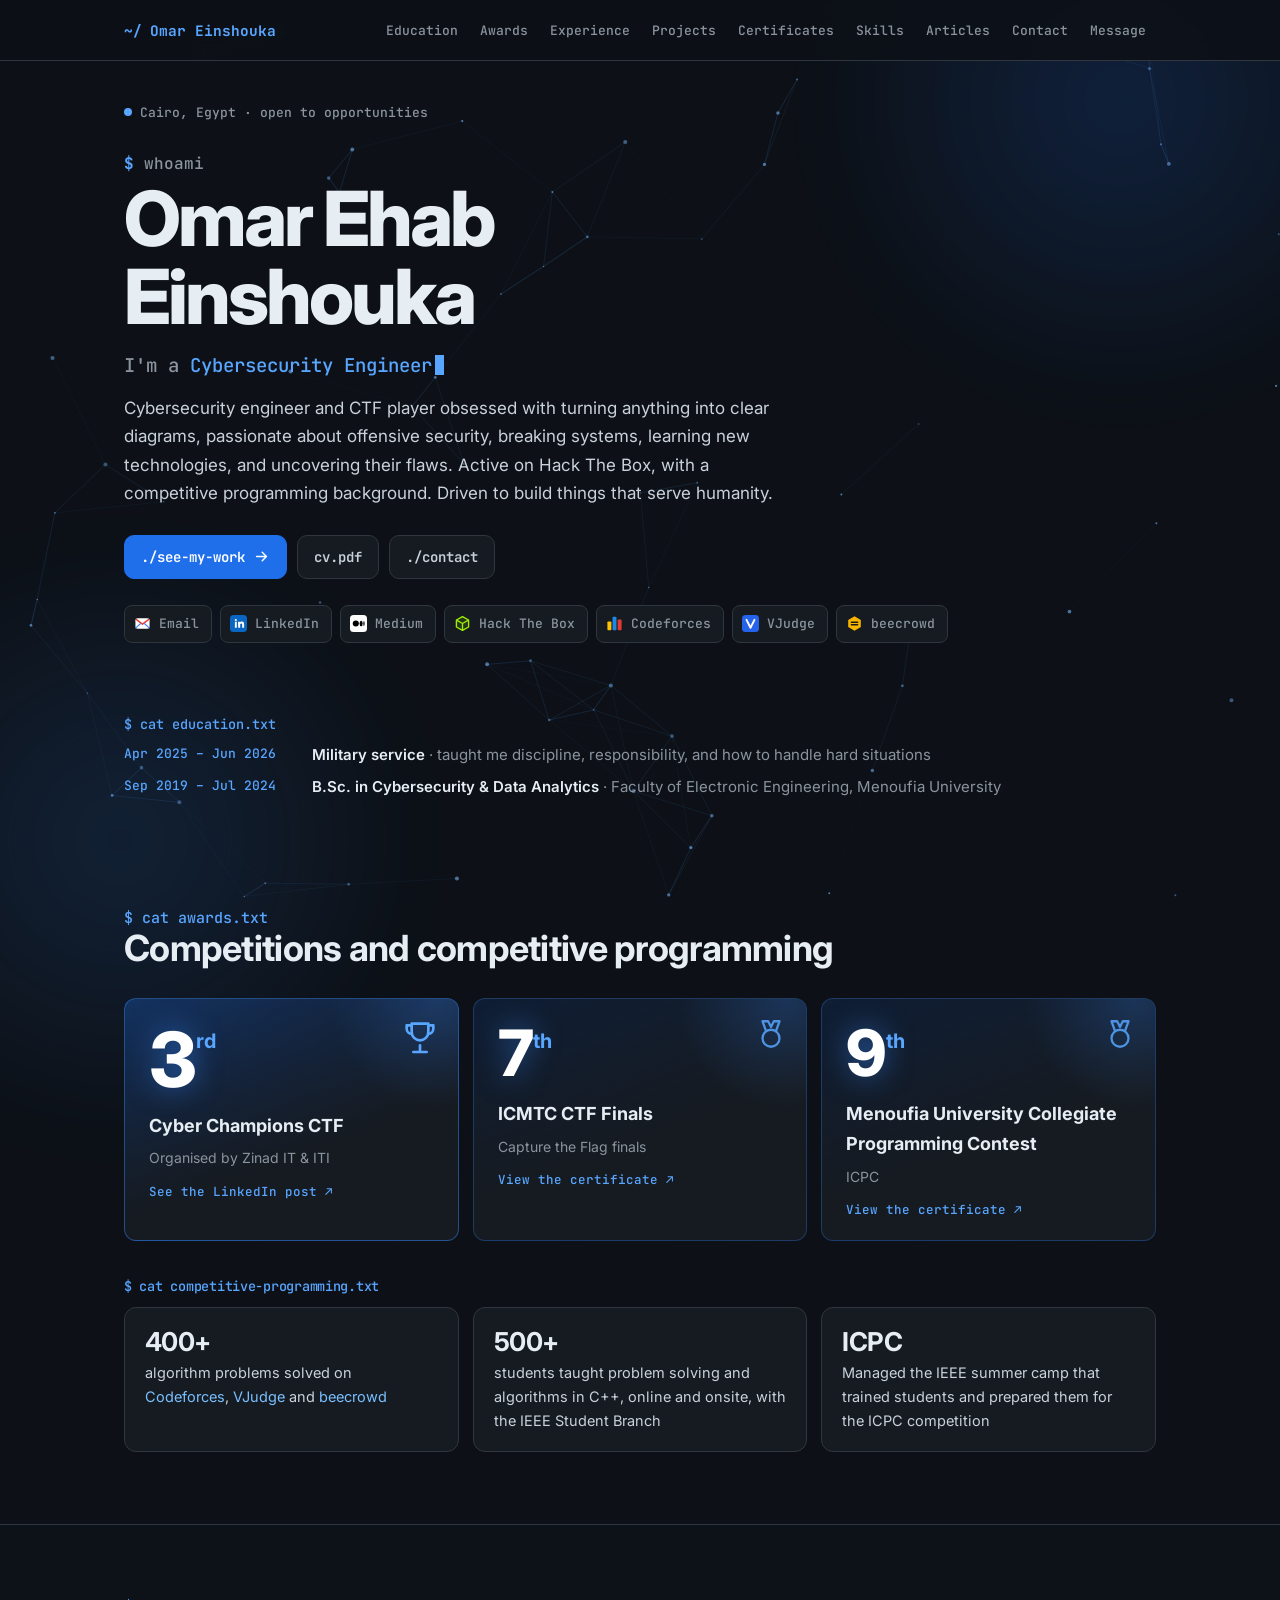
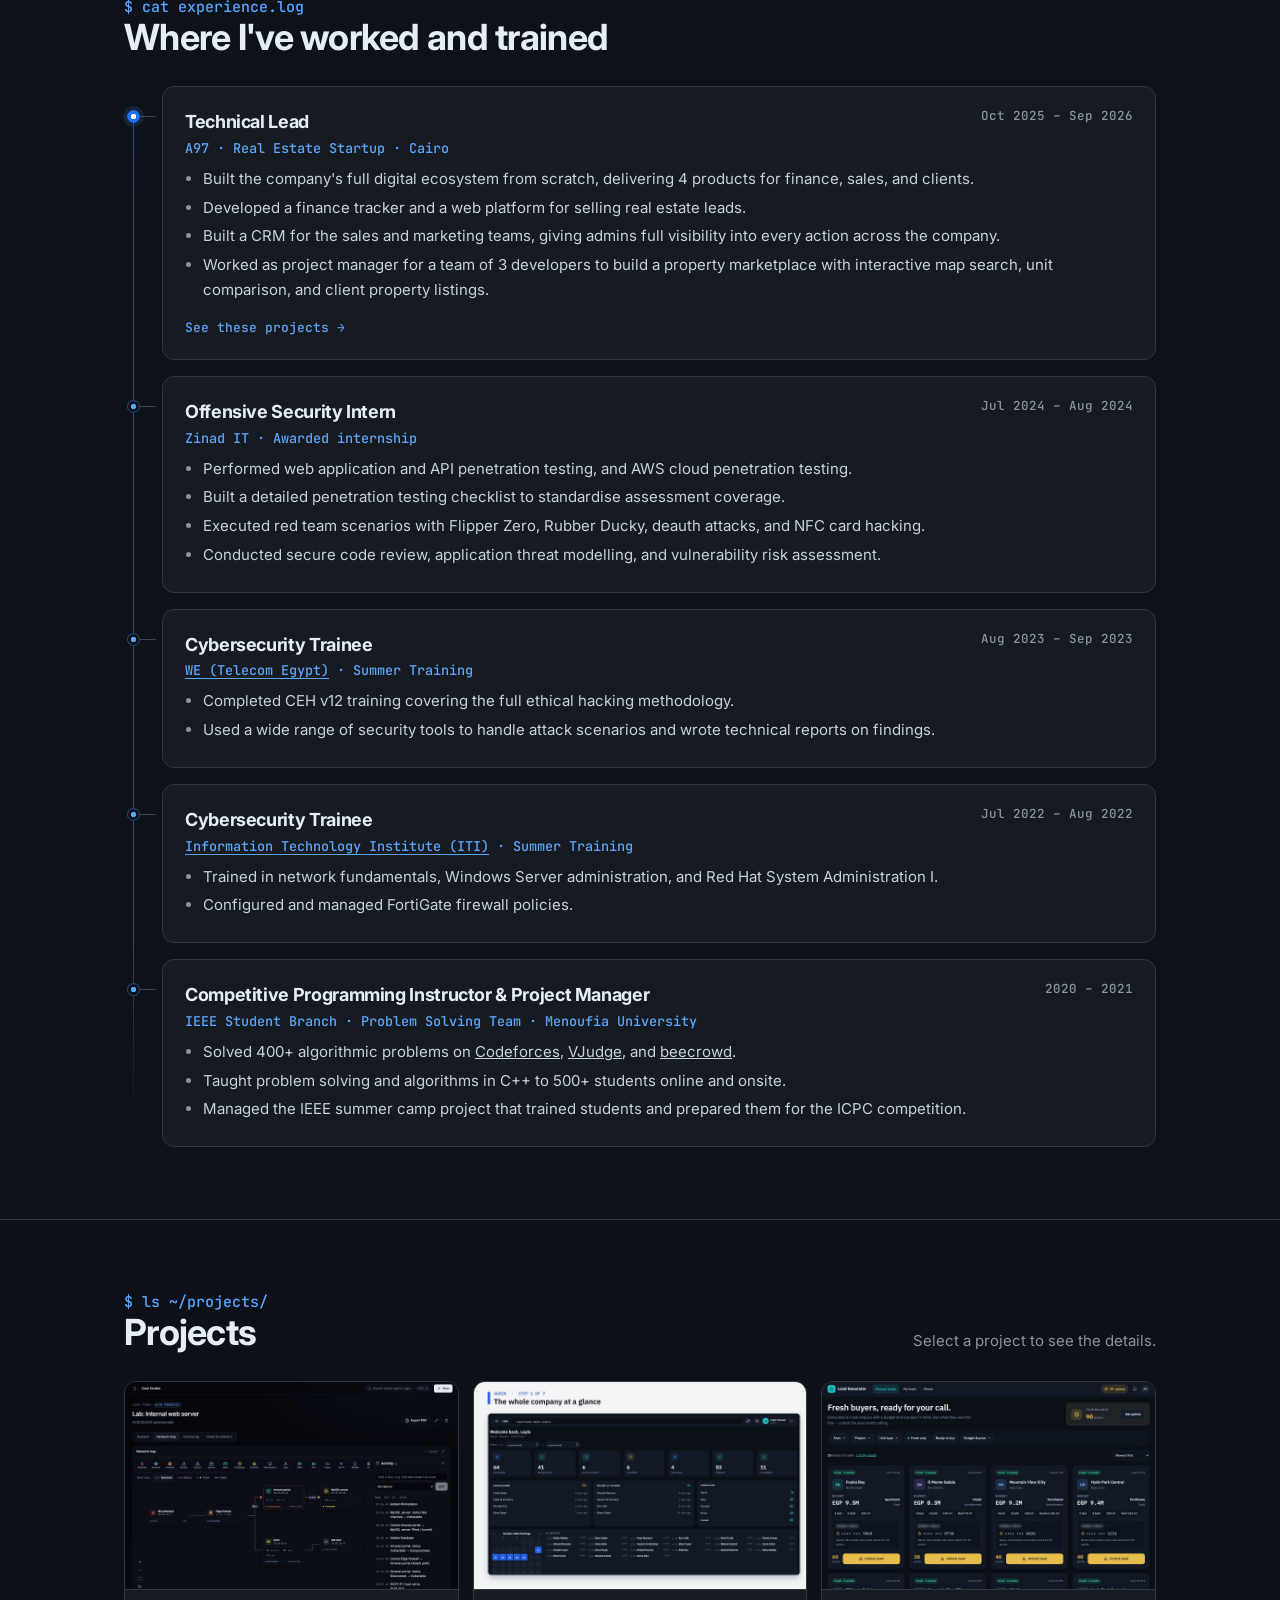
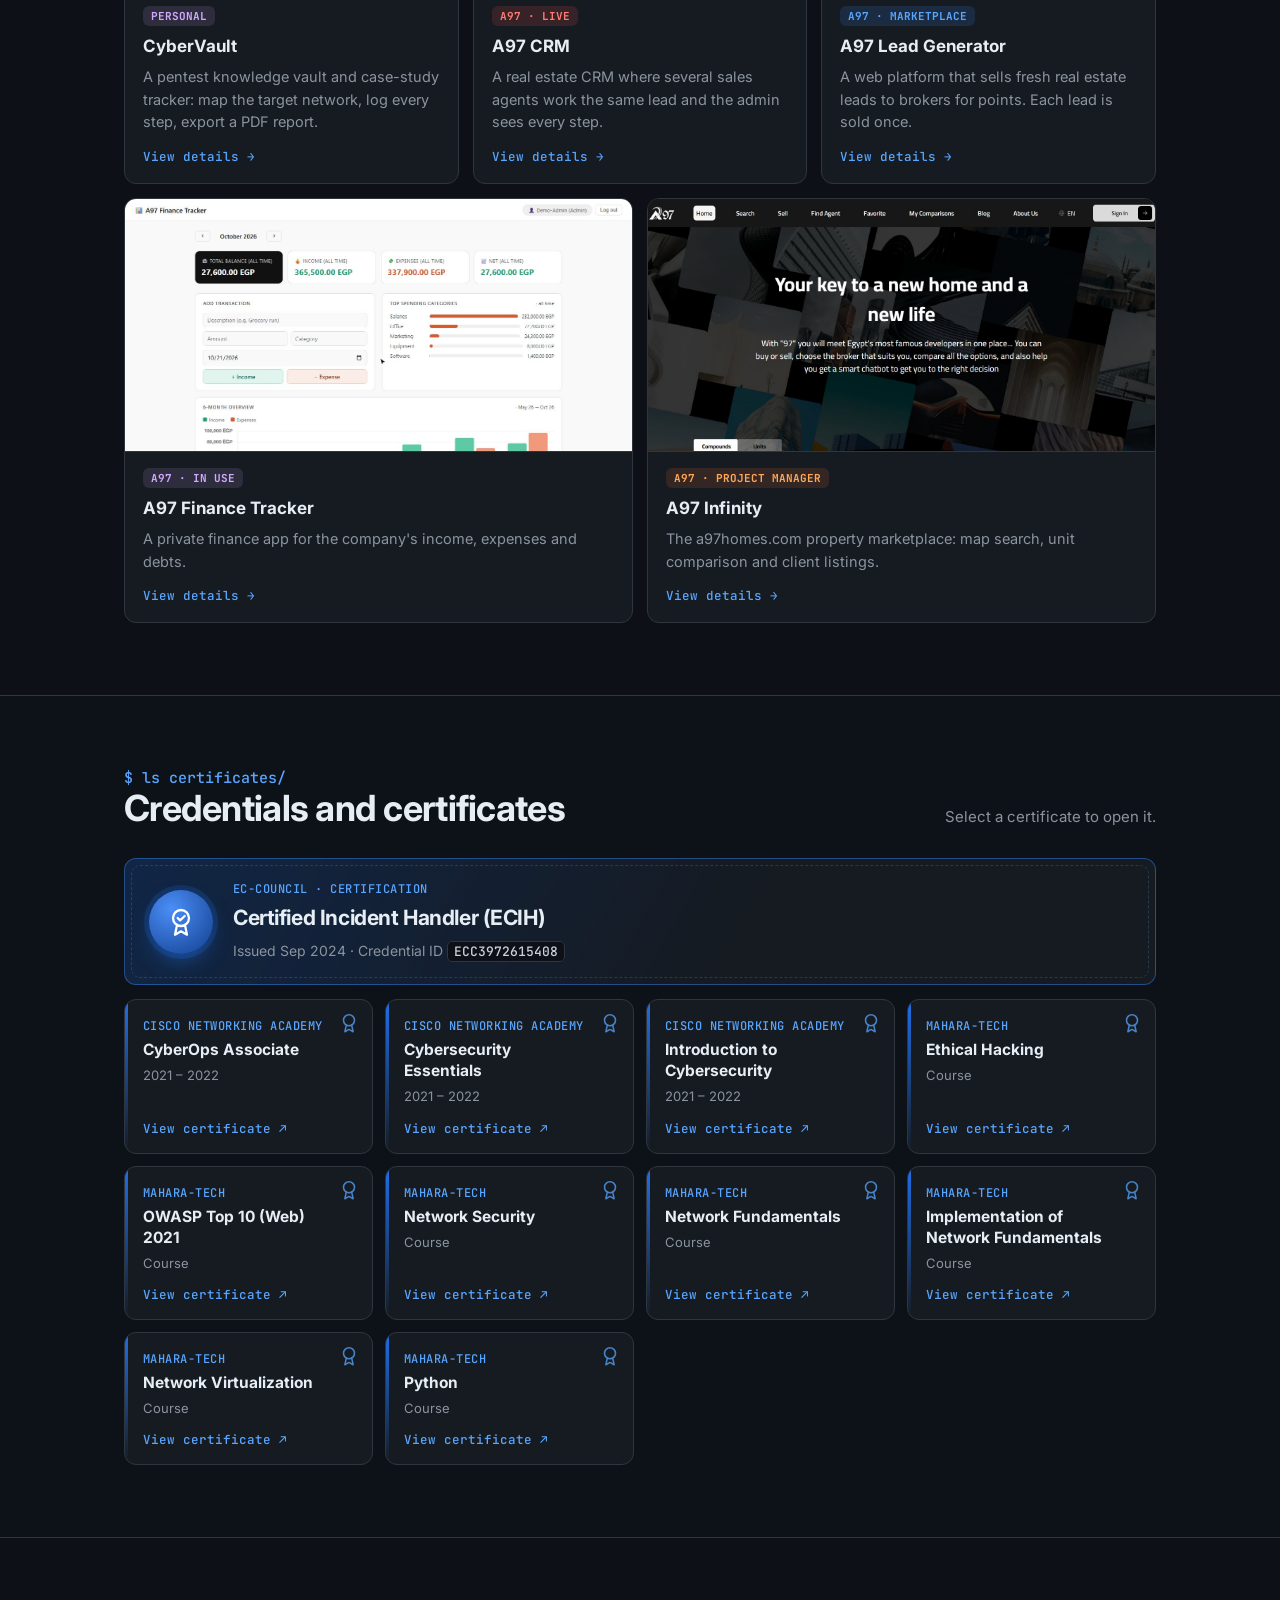
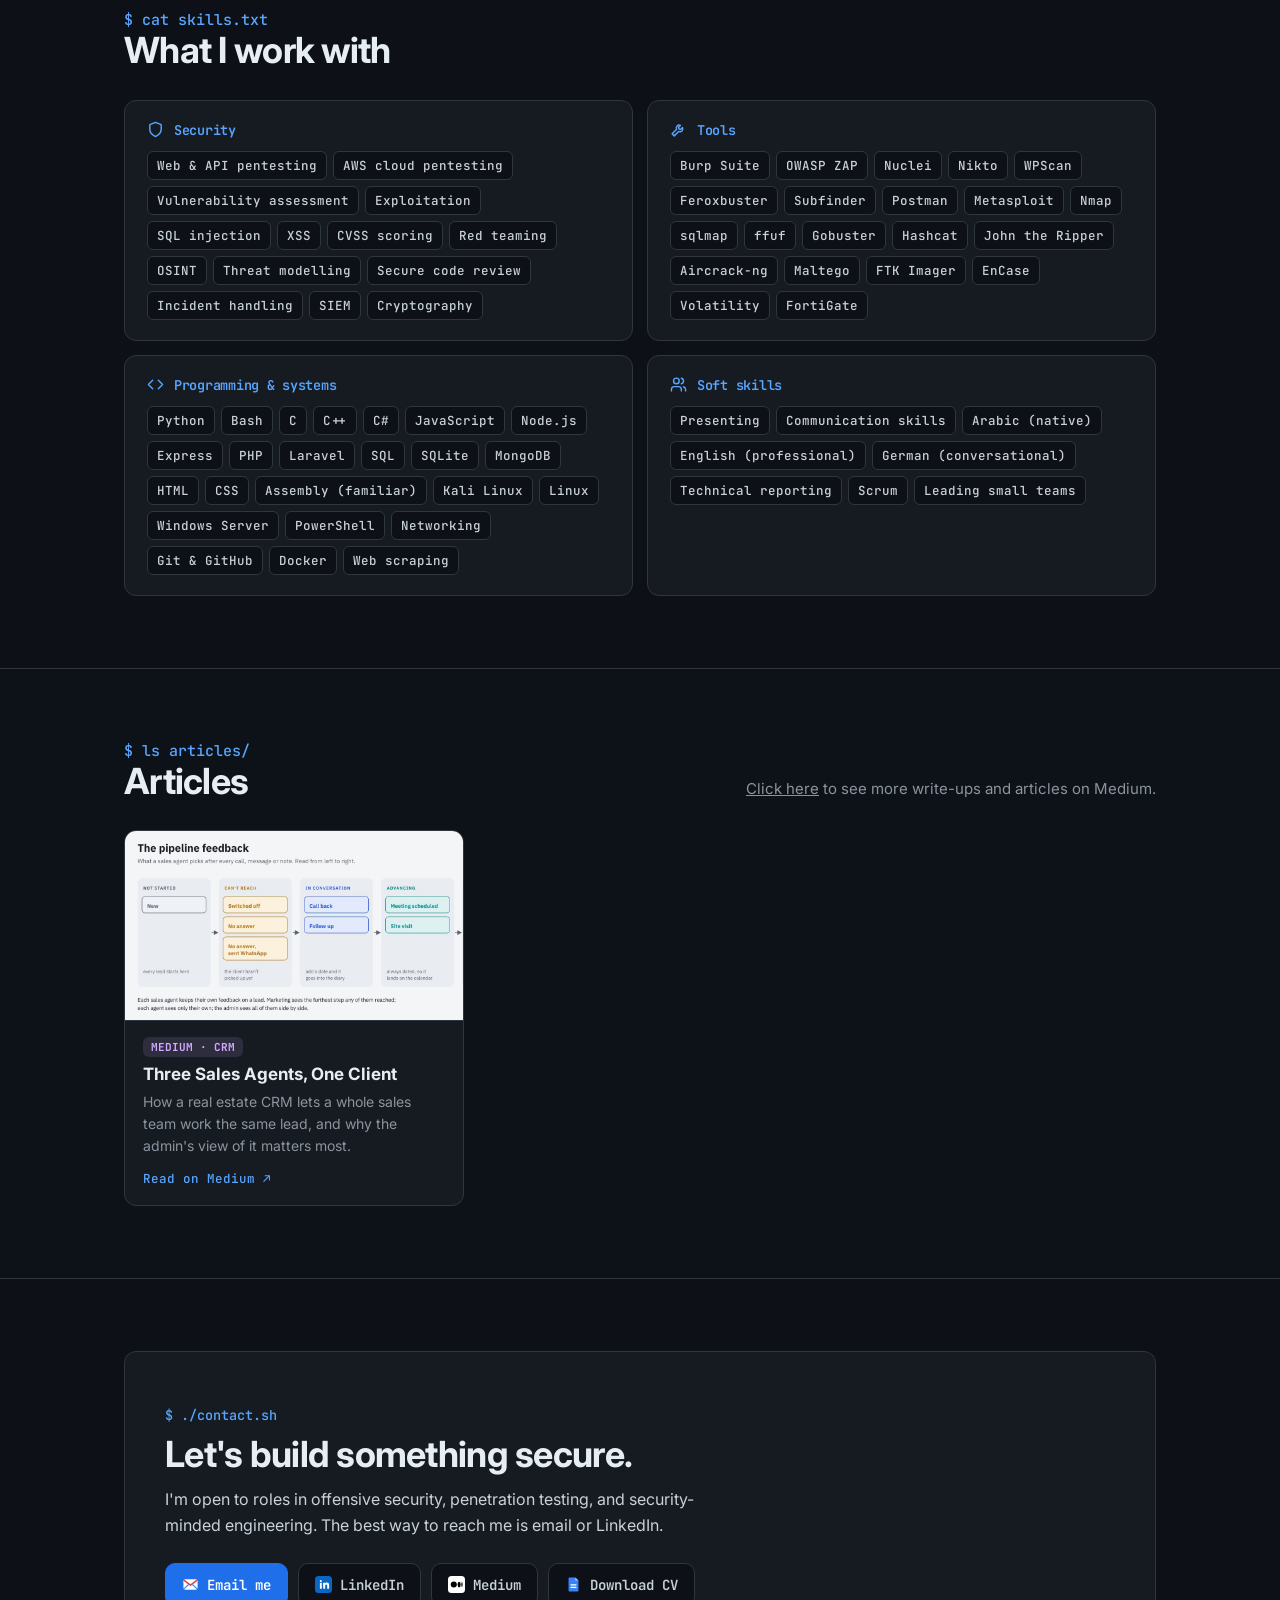
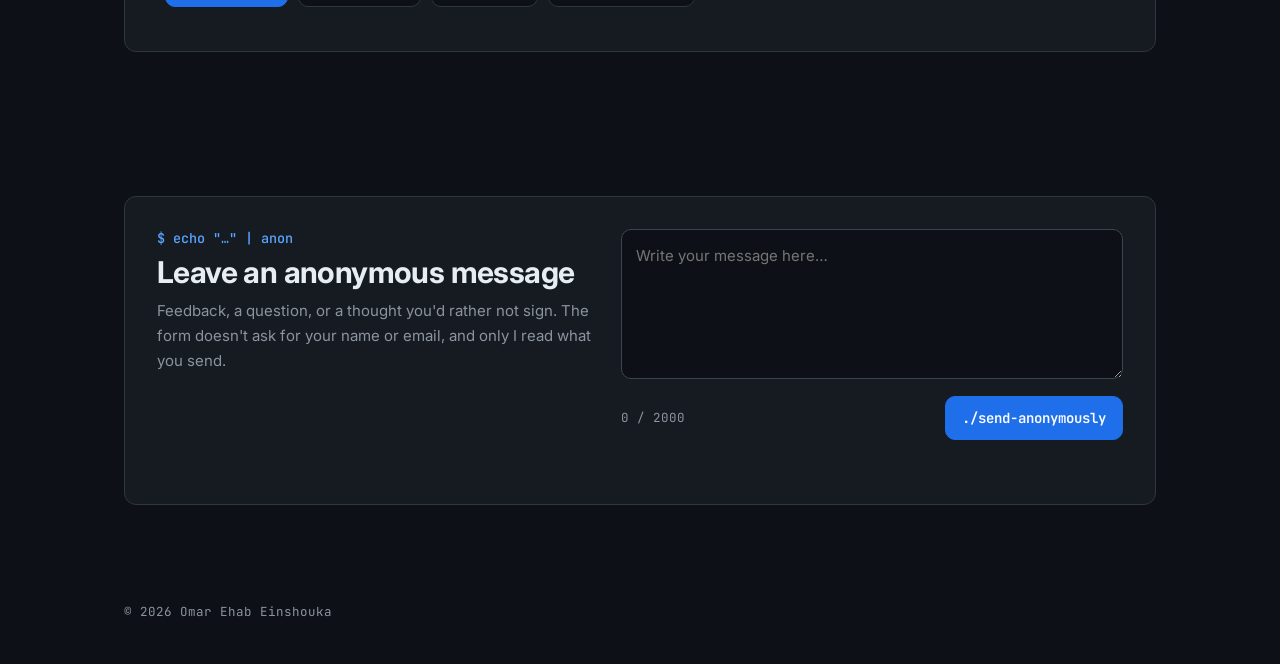
==== index.html @ 7dcb6efa "Remove the demo-data captions from CyberVault and Lead Generator Co-Authored-By: Claude Opus 5.5 <no" ====
<!doctype html>
<html lang="en">
<head>
<meta charset="utf-8">
<meta name="viewport" content="width=device-width, initial-scale=1">
<title>Omar Einshouka · Portfolio</title>
<meta name="description" content="Omar Ehab Einshouka, cybersecurity engineer and technical lead. Offensive security, CTFs, and the full digital ecosystem of a real estate startup.">
<meta property="og:title" content="Omar Ehab Einshouka · Cybersecurity Engineer">
<meta property="og:description" content="Cybersecurity engineer, CTF player and technical lead. Offensive security and the full digital ecosystem of a real estate startup.">
<meta property="og:type" content="website">
<meta property="og:url" content="https://omarehab2001.github.io/">
<meta property="og:image" content="https://omarehab2001.github.io/assets/og-landing.jpg">
<meta property="og:image:width" content="1200">
<meta property="og:image:height" content="630">
<meta property="og:image:alt" content="The landing page of Omar Ehab Einshouka's portfolio">
<meta name="twitter:card" content="summary_large_image">
<meta name="twitter:image" content="https://omarehab2001.github.io/assets/og-landing.jpg">
<meta name="theme-color" content="#0D1117">
<link rel="icon" href="data:image/svg+xml,%3Csvg xmlns='http://www.w3.org/2000/svg' viewBox='0 0 64 64'%3E%3Crect width='64' height='64' rx='14' fill='%230D1117'/%3E%3Ctext x='32' y='42' font-family='monospace' font-size='26' font-weight='700' fill='%231f6feb' text-anchor='middle'%3EOE%3C/text%3E%3C/svg%3E">
<link rel="preconnect" href="https://fonts.googleapis.com">
<link rel="preconnect" href="https://fonts.gstatic.com" crossorigin>
<link href="https://fonts.googleapis.com/css2?family=Inter:wght@400;500;600;700;800&family=JetBrains+Mono:wght@400;500;600;700&display=swap" rel="stylesheet">
<link rel="stylesheet" href="assets/v3.css?v=24">
</head>
<body>
<canvas id="bgfx" aria-hidden="true"></canvas><div class="bg-glow a" aria-hidden="true"></div><div class="bg-glow b" aria-hidden="true"></div>

<header class="nav">
  <div class="progress" id="progress" aria-hidden="true"></div>
  <div class="wrap">
    <a class="brand" href="#top"><span class="dot">OE</span>Omar Einshouka</a>
    <nav id="menu">
      <a href="#education">Education</a>
      <a href="#awards">Awards</a>
      <a href="#experience">Experience</a>
      <a href="#projects">Projects</a>
      <a href="#certs">Certificates</a>
      <a href="#skills">Skills</a>
      <a href="#writing">Articles</a>
      <a href="#contact">Contact</a>
      <a href="#message">Message</a>
    </nav>
    <button class="icon-btn menu-btn" id="menuBtn" aria-label="Open menu"><svg viewBox="0 0 24 24" fill="none" stroke="currentColor" stroke-width="2" stroke-linecap="round"><path d="M4 7h16M4 12h16M4 17h16"/></svg></button>
  </div>
</header>

<main id="top">

<!-- HERO -->
<section class="hero">
  <div class="wrap">
    <div>
      <span class="eyebrow"><i></i>Cairo, Egypt · open to opportunities</span>
      <p class="whoami"><b>$</b> whoami</p>
      <h1>Omar Ehab<br><span>Einshouka</span></h1>
      <p class="role">I'm a <span class="typed" id="typed">Cybersecurity Engineer</span><span class="caret"></span></p>
      <p class="lede">Cybersecurity engineer and CTF player obsessed with turning anything into clear diagrams, passionate about offensive security, breaking systems, learning new technologies, and uncovering their flaws. Active on Hack The Box, with a competitive programming background. Driven to build things that serve humanity.</p>
      <div class="cta">
        <a class="btn primary" href="#experience">./see-my-work
          <svg viewBox="0 0 24 24" fill="none" stroke="currentColor" stroke-width="2" stroke-linecap="round" stroke-linejoin="round"><path d="M5 12h14M13 6l6 6-6 6"/></svg></a>
        <a class="btn" href="assets/Omar_Einshouka_CV.pdf" download>cv.pdf</a>
        <a class="btn" href="#contact">./contact</a>
      </div>
      <div class="socials" id="socials"></div>
    </div>
  </div>
</section>

<!-- EDUCATION -->
<section id="education" class="mini">
  <div class="wrap">
    <p class="kicker reveal">$ cat education.txt</p>
    <ul class="edu-list reveal">
      <li><span class="when">Apr 2025 – Jun 2026</span><span><b>Military service</b> · taught me discipline, responsibility, and how to handle hard situations</span></li>
      <li><span class="when">Sep 2019 – Jul 2024</span><span><b>B.Sc. in Cybersecurity &amp; Data Analytics</b> · Faculty of Electronic Engineering, Menoufia University</span></li>
    </ul>
  </div>
</section>

<!-- AWARDS + CP -->
<section id="awards">
  <div class="wrap">
    <div class="sec-head reveal"><div><p class="kicker">$ cat awards.txt</p><h2>Competitions and competitive programming</h2></div></div>
    <div class="grid3">
      <a class="award reveal" href="https://www.linkedin.com/posts/omar-ehab-einshouka-82a65b195_cybersecurity-egypt-pentesting-activity-7172757532589985792-3PzE" target="_blank" rel="noopener"><div class="place">3<sup>rd</sup></div><b>Cyber Champions CTF</b><span>Organised by Zinad IT &amp; ITI</span><em class="go">See the LinkedIn post ↗</em></a>
      <a class="award reveal" href="https://drive.google.com/file/d/1sFyQ6HwcITICQIUX1EIGHNoRpF62ttEi/view" target="_blank" rel="noopener"><div class="place">7<sup>th</sup></div><b>ICMTC CTF Finals</b><span>Capture the Flag finals</span><em class="go">View the certificate ↗</em></a>
      <a class="award reveal" href="https://drive.google.com/file/d/1W6qz6h4YaBPFhdfn_B1UsZ8LJWdI_4R6/view" target="_blank" rel="noopener"><div class="place">9<sup>th</sup></div><b>Menoufia University Collegiate Programming Contest</b><span>ICPC</span><em class="go">View the certificate ↗</em></a>
    </div>
    <h3 class="sub-h reveal">competitive-programming.txt</h3>
    <div class="cp">
      <div class="cp-card reveal"><b class="num">400+</b><span>algorithm problems solved on <a href="https://codeforces.com/profile/Omar_Ehab" target="_blank" rel="noopener">Codeforces</a>, <a href="https://vjudge.net/user/omar_zoo" target="_blank" rel="noopener">VJudge</a> and <a href="https://judge.beecrowd.com/en/profile/412774" target="_blank" rel="noopener">beecrowd</a></span></div>
      <div class="cp-card reveal"><b class="num">500+</b><span>students taught problem solving and algorithms in C++, online and onsite, with the IEEE Student Branch</span></div>
      <div class="cp-card reveal"><b class="num">ICPC</b><span>Managed the IEEE summer camp that trained students and prepared them for the ICPC competition</span></div>
    </div>
  </div>
</section>

<!-- EXPERIENCE -->
<section id="experience" class="band">
  <div class="wrap">
    <div class="sec-head reveal"><div><p class="kicker">$ cat experience.log</p><h2>Where I've worked and trained</h2></div></div>
    <div class="tl">
      <div class="tl-item reveal"><div class="tl-card">
        <div class="tl-top"><h3>Technical Lead</h3><span class="when">Oct 2025 – Sep 2026</span></div>
        <div class="tl-org">A97 · Real Estate Startup · Cairo</div>
        <ul>
          <li>Built the company's full digital ecosystem from scratch, delivering 4 products for finance, sales, and clients.</li>
          <li>Developed a finance tracker and a web platform for selling real estate leads.</li>
          <li>Built a CRM for the sales and marketing teams, giving admins full visibility into every action across the company.</li>
          <li>Worked as project manager for a team of 3 developers to build a property marketplace with interactive map search, unit comparison, and client property listings.</li>
        </ul>
        <a class="see-proj" href="#projects">See these projects →</a>
      </div></div>
      <div class="tl-item reveal"><div class="tl-card">
        <div class="tl-top"><h3>Offensive Security Intern</h3><span class="when">Jul 2024 – Aug 2024</span></div>
        <div class="tl-org">Zinad IT · Awarded internship</div>
        <ul>
          <li>Performed web application and API penetration testing, and AWS cloud penetration testing.</li>
          <li>Built a detailed penetration testing checklist to standardise assessment coverage.</li>
          <li>Executed red team scenarios with Flipper Zero, Rubber Ducky, deauth attacks, and NFC card hacking.</li>
          <li>Conducted secure code review, application threat modelling, and vulnerability risk assessment.</li>
        </ul>
      </div></div>
      <div class="tl-item reveal"><div class="tl-card">
        <div class="tl-top"><h3>Cybersecurity Trainee</h3><span class="when">Aug 2023 – Sep 2023</span></div>
        <div class="tl-org"><a href="https://drive.google.com/file/d/1BixXPB75uZ2cvpjKVnuKRYPMkGzCsUqx/view" target="_blank" rel="noopener">WE (Telecom Egypt)</a> · Summer Training</div>
        <ul>
          <li>Completed CEH v12 training covering the full ethical hacking methodology.</li>
          <li>Used a wide range of security tools to handle attack scenarios and wrote technical reports on findings.</li>
        </ul>
      </div></div>
      <div class="tl-item reveal"><div class="tl-card">
        <div class="tl-top"><h3>Cybersecurity Trainee</h3><span class="when">Jul 2022 – Aug 2022</span></div>
        <div class="tl-org"><a href="https://drive.google.com/file/d/1etdc5gPoNEgqf1hYfopfTblsV4rHXrhQ/view" target="_blank" rel="noopener">Information Technology Institute (ITI)</a> · Summer Training</div>
        <ul>
          <li>Trained in network fundamentals, Windows Server administration, and Red Hat System Administration I.</li>
          <li>Configured and managed FortiGate firewall policies.</li>
        </ul>
      </div></div>
      <div class="tl-item reveal"><div class="tl-card">
        <div class="tl-top"><h3>Competitive Programming Instructor &amp; Project Manager</h3><span class="when">2020 – 2021</span></div>
        <div class="tl-org">IEEE Student Branch · Problem Solving Team · Menoufia University</div>
        <ul>
          <li>Solved 400+ algorithmic problems on <a href="https://codeforces.com/profile/Omar_Ehab" target="_blank" rel="noopener">Codeforces</a>, <a href="https://vjudge.net/user/omar_zoo" target="_blank" rel="noopener">VJudge</a>, and <a href="https://judge.beecrowd.com/en/profile/412774" target="_blank" rel="noopener">beecrowd</a>.</li>
          <li>Taught problem solving and algorithms in C++ to 500+ students online and onsite.</li>
          <li>Managed the IEEE summer camp project that trained students and prepared them for the ICPC competition.</li>
        </ul>
      </div></div>
    </div>
  </div>
</section>

<!-- PROJECTS -->
<section id="projects">
  <div class="wrap">
    <div class="sec-head reveal"><div><p class="kicker">$ ls ~/projects/</p><h2>Projects</h2></div><p>Select a project to see the details.</p></div>
    <p class="swipe-hint" aria-hidden="true">Swipe to see more projects <span>→</span></p>
    <div class="pgrid">
      <button class="pcard reveal" type="button" data-open="pd-cybervault">
        <span class="pimg"><img src="assets/cybervault/04-case-map.jpg" alt="CyberVault network map of a practice lab" loading="lazy"></span>
        <span class="pmeta"><span class="tagx info">PERSONAL</span><b>CyberVault</b><span class="pdesc">A pentest knowledge vault and case-study tracker: map the target network, log every step, export a PDF report.</span><span class="go">View details →</span></span>
      </button>
      <button class="pcard reveal" type="button" data-open="pd-crm">
        <span class="pimg"><img src="assets/10-admin-1-dashboard.jpg" alt="The A97 CRM admin dashboard" loading="lazy"></span>
        <span class="pmeta"><span class="tagx crit">A97 · LIVE</span><b>A97 CRM</b><span class="pdesc">A real estate CRM where several sales agents work the same lead and the admin sees every step.</span><span class="go">View details →</span></span>
      </button>
      <button class="pcard reveal" type="button" data-open="pd-leads">
        <span class="pimg"><img src="assets/leadgen/browse.jpg" alt="The Lead Generator buyer view with leads for sale" loading="lazy"></span>
        <span class="pmeta"><span class="tagx ok">A97 · MARKETPLACE</span><b>A97 Lead Generator</b><span class="pdesc">A web platform that sells fresh real estate leads to brokers for points. Each lead is sold once.</span><span class="go">View details →</span></span>
      </button>
      <button class="pcard reveal" type="button" data-open="pd-finance">
        <span class="pimg"><img src="assets/finance/finance-walkthrough-poster.jpg" alt="The A97 Finance Tracker overview with sample data" loading="lazy"></span>
        <span class="pmeta"><span class="tagx info">A97 · IN USE</span><b>A97 Finance Tracker</b><span class="pdesc">A private finance app for the company's income, expenses and debts.</span><span class="go">View details →</span></span>
      </button>
      <button class="pcard reveal" type="button" data-open="pd-infinity">
        <span class="pimg"><img src="assets/infinity/home.jpg" alt="The a97homes.com homepage" loading="lazy"></span>
        <span class="pmeta"><span class="tagx high">A97 · PROJECT MANAGER</span><b>A97 Infinity</b><span class="pdesc">The a97homes.com property marketplace: map search, unit comparison and client listings.</span><span class="go">View details →</span></span>
      </button>
    </div>
  </div>
</section>

<!-- project details, shown as pop-ups -->
<dialog class="pd" id="pd-crm" aria-labelledby="pd-crm-t">
  <div class="pd-head"><div><span class="tagx crit">A97 · LIVE · 30 SECURITY FIXES</span><h3 id="pd-crm-t">A97 CRM</h3></div><button class="pd-x" type="button" aria-label="Close">×</button></div>
  <div class="pd-body">
    <p>In real estate a good lead rarely belongs to one agent, but most CRMs keep a single status per lead, so each update erases the last. In this CRM each sales agent keeps a private pipeline on the lead, and the admin sees all of them side by side.</p>
    <figure class="pd-fig">
      <video class="pd-video" src="assets/crm/crm-walkthrough.mp4" poster="assets/crm/crm-walkthrough-poster.jpg" autoplay muted loop playsinline preload="metadata" aria-label="A short walkthrough of the A97 CRM"></video>
      <figcaption>A quick walkthrough of the CRM: adding a lead, logging a call, several agents on one lead, the dashboard, performance, and the phone view.</figcaption>
    </figure>
    <ul class="feat">
      <li><b>Many agents, one lead.</b> An 11-step feedback pipeline from New to Contract signed. Signing closes the lead for everyone.</li>
      <li><b>Each role sees only what it needs.</b> Sales can't see who brought the lead in or who else is working it.</li>
      <li><b>Every promise on time.</b> A diary, call-back reminders, and one tap to call or WhatsApp a client from the phone.</li>
      <li><b>Full traceability.</b> An audit trail nobody can edit, sales performance and win rates, and team leaders who run their teams.</li>
      <li><b>Hardened.</b> A security audit found and fixed 30 issues, including an account-takeover chain.</li>
    </ul>
    <h4 class="pd-h">Architecture</h4>
    <figure class="pd-fig">
      <a href="assets/crm/architecture.jpg" target="_blank" rel="noopener"><img src="assets/crm/architecture.jpg" alt="The architecture of the A97 CRM: one program on one server with one database file, six checks on every request" loading="lazy"></a>
      <figcaption>One program on one server, talking to one database file. Every request passes six checks, including who you are and what your role may see, before it touches any data.</figcaption>
    </figure>
    <div class="plinks"><a class="btn primary" href="https://medium.com/@omareinshouka2001" target="_blank" rel="noopener">Read the article on Medium</a></div>
  </div>
</dialog>

<dialog class="pd" id="pd-infinity" aria-labelledby="pd-infinity-t">
  <div class="pd-head"><div><span class="tagx high">A97 · PROJECT MANAGER · 222 ENDPOINTS</span><h3 id="pd-infinity-t">A97 Infinity</h3></div><button class="pd-x" type="button" aria-label="Close">×</button></div>
  <div class="pd-body">
    <p>A97 Infinity is A97's property marketplace at a97homes.com, in Arabic and English. Buying a home in Egypt usually means hopping between brokers, brochures and spreadsheets to compare compounds you have never seen. Infinity puts every unit, compound and price in one place, so buyers can find, compare and decide on their own. As project manager for a team of three developers, I delivered it on one API with 222 endpoints in five modules: public search, owners, signed-in users and a back office with role-based permissions.</p>

    <h4 class="pd-h">1 · The map</h4>
    <p>Buyers choose location first, so the map is where the search starts. Zoomed out, compounds are grouped into one box per area so a whole city reads at a glance; zoom in and each compound appears with its <b>real border</b> and starting price, and switch to units to see every available home as its own dot. The result list follows whatever part of the map you are looking at, and a place search jumps straight to any neighbourhood. <b>Why it matters:</b> a buyer sees what is actually near their work, school or family before reading a single listing.</p>

    <h4 class="pd-h">2 · Search and filters</h4>
    <p>Filter units and compounds by city, developer, type, price, area, delivery date and payment plan. <b>Why it matters:</b> budget and payment plan decide most purchases, so buyers only see homes they can actually afford, instead of scrolling past ones they can't.</p>

    <h4 class="pd-h">3 · Side-by-side comparison</h4>
    <p>Compare two to four units or compounds in one table, with similar compounds suggested next to each one. <b>Why it matters:</b> the final decision is always between a few options, and putting them side by side replaces the notes and screenshots buyers would otherwise juggle.</p>

    <h4 class="pd-h">4 · Client listings</h4>
    <p>Owners submit their own units for sale, and staff approve or reject each one before it goes live. <b>Why it matters:</b> it grows the inventory beyond A97's own projects while keeping every listing on the site checked and trustworthy.</p>

    <h4 class="pd-h">5 · Tools for buyers</h4>
    <p>A mortgage calculator, an AI chatbot, favourites, saved searches with email alerts, and reviews. <b>Why it matters:</b> buyers can work out monthly payments, get answers at any hour and hear about a new match the day it is listed, which keeps them coming back until they buy.</p>

    <h4 class="pd-h">6 · Secure by design</h4>
    <p>Password reset by one-time code that never reveals which emails exist, sign-out on every device, and role-based permissions for every back-office action. <b>Why it matters:</b> buyers share personal and financial details, and the marketplace only works if they trust it with them.</p>

    <div class="pd-shots one">
      <a href="assets/infinity/home.jpg" target="_blank" rel="noopener"><img src="assets/infinity/home.jpg" alt="The a97homes.com homepage" loading="lazy"></a>
    </div>
  </div>
</dialog>

<dialog class="pd" id="pd-leads" aria-labelledby="pd-leads-t">
  <div class="pd-head"><div><span class="tagx ok">A97 · 74 TESTS</span><h3 id="pd-leads-t">A97 Lead Generator</h3></div><button class="pd-x" type="button" aria-label="Close">×</button></div>
  <div class="pd-body">
    <p>A marketplace where real estate brokers buy fresh leads. Browsing is free: every lead shows the area, project, unit, budget and payment plan. Spend points to unlock the client's name, number and notes, and the lead becomes yours alone.</p>
    <ul class="feat">
      <li><b>Browse free, pay per lead.</b> Filter by area, project, unit type, budget and how fresh the lead is.</li>
      <li><b>Points through billing.</b> Buyers pay the billing team, staff add the points with a receipt reference, and the buyer is notified.</li>
      <li><b>Every lead is sold once.</b> Unlocking makes it yours and removes it for every other buyer, even if two people press Unlock at the same moment.</li>
      <li><b>Wrong-number protection.</b> Report a lead within 48 hours, and the points come back once it's confirmed.</li>
      <li><b>Every point is traceable</b> in a ledger of top-ups, unlocks, refunds and corrections.</li>
      <li><b>Secure by design.</b> Contact details never leave the server before purchase, and the app is tested against forged tokens, role escalation, SQL injection and XSS.</li>
    </ul>
    <h4 class="pd-h">how-it-works</h4>
    <div class="steps3">
      <figure><span class="step-no">1</span><a href="assets/leadgen/get-points.jpg" target="_blank" rel="noopener"><img src="assets/leadgen/get-points.jpg" alt="A buyer without enough points sees the billing contact to buy points" loading="lazy"></a><figcaption><b>Get points.</b> Not enough points? The app shows how to buy them from the billing team.</figcaption></figure>
      <figure><span class="step-no">2</span><a href="assets/leadgen/buy-lead.jpg" target="_blank" rel="noopener"><img src="assets/leadgen/buy-lead.jpg" alt="Confirming the purchase of a lead for 60 points" loading="lazy"></a><figcaption><b>Buy a lead.</b> Confirm the price. The lead is sold once and becomes yours alone.</figcaption></figure>
      <figure><span class="step-no">3</span><a href="assets/leadgen/unlocked-lead.jpg" target="_blank" rel="noopener"><img src="assets/leadgen/unlocked-lead.jpg" alt="The unlocked lead with the client's name, number and full details" loading="lazy"></a><figcaption><b>The unlocked lead.</b> The client's name, number, needs and notes, with one tap to call or WhatsApp.</figcaption></figure>
    </div>
  </div>
</dialog>

<dialog class="pd" id="pd-finance" aria-labelledby="pd-finance-t">
  <div class="pd-head"><div><span class="tagx info">A97 · IN USE</span><h3 id="pd-finance-t">A97 Finance Tracker</h3></div><button class="pd-x" type="button" aria-label="Close">×</button></div>
  <div class="pd-body">
    <p>The first product I built at A97. It gave management one trusted place to record every transaction and see where the money goes, in place of scattered notes and spreadsheets.</p>
    <figure class="pd-fig">
      <video class="pd-video fin" src="assets/finance/finance-walkthrough.mp4" poster="assets/finance/finance-walkthrough-poster.jpg" autoplay muted loop playsinline preload="metadata" aria-label="A short walkthrough of the A97 Finance Tracker"></video>
      <figcaption>A quick walkthrough: adding income, the six-month overview, a debt with its payments, and filtering transactions. Sample data only, not the company's real figures.</figcaption>
    </figure>
    <ul class="feat">
      <li><b>Income and expenses</b> by category, with search, date filters and a chart of the top spending categories.</li>
      <li><b>Debts both ways,</b> owed and owing, with due dates, partial payments and overdue flags.</li>
      <li><b>Nothing is lost.</b> Deleted records can be restored, and every entry records who added and last edited it.</li>
      <li><b>Invite-only access</b> with admin and editor roles.</li>
      <li><b>Export to CSV and Excel,</b> plus backup and restore scripts.</li>
    </ul>
  </div>
</dialog>

<dialog class="pd" id="pd-cybervault" aria-labelledby="pd-cybervault-t">
  <div class="pd-head"><div><span class="tagx info">PERSONAL PROJECT</span><h3 id="pd-cybervault-t">CyberVault</h3></div><button class="pd-x" type="button" aria-label="Close">×</button></div>
  <div class="pd-body">
    <p>CyberVault is a local-first workspace for penetration testers. Every engagement teaches you something, and most of it ends up scattered across notes you never find again. CyberVault keeps it all in one place on your own machine, built around three main features:</p>
    <ul class="feat">
      <li><b>The library:</b> what you know, organised into domains and topics and shown as a knowledge map.</li>
      <li><b>Methodologies:</b> how you test, as reusable checklists you run on every target.</li>
      <li><b>Case studies:</b> the engagement you're working on right now, with a network map, an action log and a report.</li>
    </ul>

    <h4 class="pd-h">1 · The library</h4>
    <p>A home for everything you learn. Add a domain for each area of study, break it into topics, and write your notes in any topic, with code, commands, diagrams and screenshots living together. Tag topics with hashtags, star the ones you keep coming back to, and the information you need is always a click away. The <b>knowledge map</b> turns the whole library into one visual mind map, so you see everything you know at a glance instead of digging through folders.</p>
    <figure class="pd-fig">
      <img src="assets/cybervault/cybervault-knowledge-map.gif" width="900" height="562" alt="Walkthrough: zooming into a domain on the knowledge map, opening the nmap topic and scrolling its notes" loading="lazy">
      <figcaption>From the knowledge map into a topic: pick a domain, open a topic, and read its notes and commands.</figcaption>
    </figure>
    <div class="pd-shots two">
      <a href="assets/cybervault/03-topic.jpg" target="_blank" rel="noopener"><img src="assets/cybervault/03-topic.jpg" alt="A topic page with notes, code and a diagram" loading="lazy"></a>
      <a href="assets/cybervault/01-knowledge-map.jpg" target="_blank" rel="noopener"><img src="assets/cybervault/01-knowledge-map.jpg" alt="The knowledge map: the whole library as a mind map" loading="lazy"></a>
    </div>

    <h4 class="pd-h">2 · Methodologies</h4>
    <p>A checklist for every kind of test. Build a methodology once, for a web app, a network, an AWS review or anything else you run, and reuse it on every engagement so nothing is skipped. Each checklist is fully yours to customise: add, remove and reorder items as your process grows. It is the difference between testing from memory and testing the same thorough way every time.</p>
    <div class="pd-shots one">
      <a href="assets/cybervault/02-checklist-run.jpg" target="_blank" rel="noopener"><img src="assets/cybervault/02-checklist-run.jpg" alt="The AWS checklist mid-run, with items ticked off and a progress bar" loading="lazy"></a>
    </div>

    <h4 class="pd-h">3 · Case studies</h4>
    <p>Where you run the engagement itself. Set the scenario, press Start, and every step you take is written to an <b>action log</b> as you go. The <b>network map</b> is your draft board for the target: drop in every host, service and finding, draw the attack paths between them, and pin notes anywhere on the board to think out loud. When you are done, CyberVault pulls the whole case, every action and every finding, into one clean report that makes the engagement clear at a glance, and saves it. That is what keeps all the cases you are working on organised instead of living in your head.</p>
    <figure class="pd-fig">
      <img src="assets/cybervault/cybervault-case-study.gif" width="960" height="600" alt="Walkthrough: a case's network map with its activity log, a device's details, a sticky note, then the PDF report" loading="lazy">
      <figcaption>A case in progress: the network map with its activity log, a device's details and a note, then the report export.</figcaption>
    </figure>
    <div class="pd-shots two">
      <a href="assets/cybervault/04-case-map.jpg" target="_blank" rel="noopener"><img src="assets/cybervault/04-case-map.jpg" alt="The network map with the action log beside it" loading="lazy"></a>
      <a href="assets/cybervault/05-pdf-export.jpg" target="_blank" rel="noopener"><img src="assets/cybervault/05-pdf-export.jpg" alt="The case report with actions and findings" loading="lazy"></a>
    </div>

    <h4 class="pd-h">Why it matters</h4>
    <p>Together, the three features cover a pentester's whole workflow in one place: study it in the library, standardise it in a methodology, and run it as a case. Nothing you learn gets lost between engagements, no step gets skipped because you tested from memory, and every case ends in a clear report instead of living in your head. Your knowledge compounds instead of leaking away, so every new target starts from everything you have already learned.</p>
  </div>
</dialog>

<!-- CERTIFICATES -->
<section id="certs" class="band">
  <div class="wrap">
    <div class="sec-head reveal"><div><p class="kicker">$ ls certificates/</p><h2>Credentials and certificates</h2></div><p>Select a certificate to open it.</p></div>
    <div class="cert-main reveal">
      <span class="seal" aria-hidden="true"><svg viewBox="0 0 24 24" fill="none" stroke="currentColor" stroke-width="1.7" stroke-linecap="round" stroke-linejoin="round"><circle cx="12" cy="9" r="6"/><path d="m9 14.5-1.5 7L12 19l4.5 2.5-1.5-7"/><path d="m9.5 9 1.8 1.8L14.8 7.5"/></svg></span>
      <div>
        <span class="issuer">EC-Council · Certification</span>
        <h3>Certified Incident Handler (ECIH)</h3>
        <p class="meta">Issued Sep 2024 · Credential ID <code>ECC3972615408</code></p>
      </div>
    </div>
    <div class="cert-grid">
      <a class="ctile reveal" href="https://drive.google.com/file/d/18cvlSonQBiC_OmNY57IvYp6ZtILyR29Y/view" target="_blank" rel="noopener"><span class="issuer">Cisco Networking Academy</span><b>CyberOps Associate</b><span class="meta">2021 – 2022</span><span class="go">View certificate ↗</span></a>
      <a class="ctile reveal" href="https://drive.google.com/file/d/1z6j5d3_6FdcIQy_ALOkmNgixfq2jKiUa/view" target="_blank" rel="noopener"><span class="issuer">Cisco Networking Academy</span><b>Cybersecurity Essentials</b><span class="meta">2021 – 2022</span><span class="go">View certificate ↗</span></a>
      <a class="ctile reveal" href="https://drive.google.com/file/d/1X5GYuipwqOZkyX0pjfTz5y2oEgsdf-E9/view" target="_blank" rel="noopener"><span class="issuer">Cisco Networking Academy</span><b>Introduction to Cybersecurity</b><span class="meta">2021 – 2022</span><span class="go">View certificate ↗</span></a>
      <a class="ctile reveal" href="https://drive.google.com/file/d/1ooKcN0jPTRgls_fOqaSDTRTtzx9_c29Z/view" target="_blank" rel="noopener"><span class="issuer">Mahara-Tech</span><b>Ethical Hacking</b><span class="meta">Course</span><span class="go">View certificate ↗</span></a>
      <a class="ctile reveal" href="https://drive.google.com/file/d/1KgAkKk9bjyKugEjDulX--QK5vbb-3bU3/view" target="_blank" rel="noopener"><span class="issuer">Mahara-Tech</span><b>OWASP Top 10 (Web) 2021</b><span class="meta">Course</span><span class="go">View certificate ↗</span></a>
      <a class="ctile reveal" href="https://drive.google.com/file/d/10TYJns-fdMuoO_QsAwuTndxmD1KVe9z4/view" target="_blank" rel="noopener"><span class="issuer">Mahara-Tech</span><b>Network Security</b><span class="meta">Course</span><span class="go">View certificate ↗</span></a>
      <a class="ctile reveal" href="https://drive.google.com/file/d/15kqmmCxyVmO0G8rdPFwb0hS_4Shm_Qss/view" target="_blank" rel="noopener"><span class="issuer">Mahara-Tech</span><b>Network Fundamentals</b><span class="meta">Course</span><span class="go">View certificate ↗</span></a>
      <a class="ctile reveal" href="https://drive.google.com/file/d/1ai51_F7Jgtf8p_8jhmSKBMgMJpPYuRuL/view" target="_blank" rel="noopener"><span class="issuer">Mahara-Tech</span><b>Implementation of Network Fundamentals</b><span class="meta">Course</span><span class="go">View certificate ↗</span></a>
      <a class="ctile reveal" href="https://drive.google.com/file/d/1q3Zc19PBJuPRKetzTOHYsVg9JkMKddBQ/view" target="_blank" rel="noopener"><span class="issuer">Mahara-Tech</span><b>Network Virtualization</b><span class="meta">Course</span><span class="go">View certificate ↗</span></a>
      <a class="ctile reveal" href="https://drive.google.com/file/d/1ziydDAjl_ysdxIA48UNJJ7JT-zfwq0Vh/view" target="_blank" rel="noopener"><span class="issuer">Mahara-Tech</span><b>Python</b><span class="meta">Course</span><span class="go">View certificate ↗</span></a>
    </div>
  </div>
</section>

<!-- SKILLS -->
<section id="skills">
  <div class="wrap">
    <div class="sec-head reveal"><div><p class="kicker">$ cat skills.txt</p><h2>What I work with</h2></div></div>
    <div class="skills">
      <div class="skill reveal"><h3><svg viewBox="0 0 24 24" fill="none" stroke="currentColor" stroke-width="2" stroke-linecap="round" stroke-linejoin="round"><path d="M12 22s8-4 8-10V5l-8-3-8 3v7c0 6 8 10 8 10z"/></svg>Security</h3>
        <div class="chips"><span>Web &amp; API pentesting</span><span>AWS cloud pentesting</span><span>Vulnerability assessment</span><span>Exploitation</span><span>SQL injection</span><span>XSS</span><span>CVSS scoring</span><span>Red teaming</span><span>OSINT</span><span>Threat modelling</span><span>Secure code review</span><span>Incident handling</span><span>SIEM</span><span>Cryptography</span></div></div>
      <div class="skill reveal"><h3><svg viewBox="0 0 24 24" fill="none" stroke="currentColor" stroke-width="2" stroke-linecap="round" stroke-linejoin="round"><path d="M14.7 6.3a4 4 0 0 0-5.4 5.4L3 18l3 3 6.3-6.3a4 4 0 0 0 5.4-5.4l-2.6 2.6-2.4-.6-.6-2.4z"/></svg>Tools</h3>
        <div class="chips"><span>Burp Suite</span><span>OWASP ZAP</span><span>Nuclei</span><span>Nikto</span><span>WPScan</span><span>Feroxbuster</span><span>Subfinder</span><span>Postman</span><span>Metasploit</span><span>Nmap</span><span>sqlmap</span><span>ffuf</span><span>Gobuster</span><span>Hashcat</span><span>John the Ripper</span><span>Aircrack-ng</span><span>Maltego</span><span>FTK Imager</span><span>EnCase</span><span>Volatility</span><span>FortiGate</span></div></div>
      <div class="skill reveal"><h3><svg viewBox="0 0 24 24" fill="none" stroke="currentColor" stroke-width="2" stroke-linecap="round" stroke-linejoin="round"><path d="m16 18 6-6-6-6M8 6l-6 6 6 6"/></svg>Programming &amp; systems</h3>
        <div class="chips"><span>Python</span><span>Bash</span><span>C</span><span>C++</span><span>C#</span><span>JavaScript</span><span>Node.js</span><span>Express</span><span>PHP</span><span>Laravel</span><span>SQL</span><span>SQLite</span><span>MongoDB</span><span>HTML</span><span>CSS</span><span>Assembly (familiar)</span><span>Kali Linux</span><span>Linux</span><span>Windows Server</span><span>PowerShell</span><span>Networking</span><span>Git &amp; GitHub</span><span>Docker</span><span>Web scraping</span></div></div>
      <div class="skill reveal"><h3><svg viewBox="0 0 24 24" fill="none" stroke="currentColor" stroke-width="2" stroke-linecap="round" stroke-linejoin="round"><path d="M16 21v-2a4 4 0 0 0-4-4H6a4 4 0 0 0-4 4v2"/><circle cx="9" cy="7" r="4"/><path d="M22 21v-2a4 4 0 0 0-3-3.9M16 3.1a4 4 0 0 1 0 7.8"/></svg>Soft skills</h3>
        <div class="chips"><span>Presenting</span><span>Communication skills</span><span>Arabic (native)</span><span>English (professional)</span><span>German (conversational)</span><span>Technical reporting</span><span>Scrum</span><span>Leading small teams</span></div></div>
    </div>
  </div>
</section>

<!-- WRITING -->
<section id="writing" class="band">
  <div class="wrap">
    <div class="sec-head reveal"><div><p class="kicker">$ ls articles/</p><h2>Articles</h2></div><p><a href="https://medium.com/@omareinshouka2001" target="_blank" rel="noopener">Click here</a> to see more write-ups and articles on Medium.</p></div>
    <div class="agrid">
      <a class="acard reveal" href="https://medium.com/@omareinshouka2001" target="_blank" rel="noopener">
        <span class="aimg"><img src="assets/01b-the-pipeline-feedback.jpg" alt="The CRM's eleven-step pipeline feedback" loading="lazy"></span>
        <span class="abody"><span class="tagx info">MEDIUM · CRM</span><b>Three Sales Agents, One Client</b><span class="adesc">How a real estate CRM lets a whole sales team work the same lead, and why the admin's view of it matters most.</span><span class="go">Read on Medium ↗</span></span>
      </a>
    </div>
  </div>
</section>

<!-- CONTACT -->
<section id="contact">
  <div class="wrap">
    <div class="contact reveal">
      <p class="kicker">$ ./contact.sh</p>
      <h2>Let's build something secure.</h2>
      <p>I'm open to roles in offensive security, penetration testing, and security-minded engineering. The best way to reach me is email or LinkedIn.</p>
      <div class="cta" id="contactLinks"></div>
    </div>
  </div>
</section>

<!-- ANONYMOUS MESSAGE -->
<section id="message">
  <div class="wrap">
    <div class="msg reveal">
      <div class="msg-intro">
        <p class="kicker">$ echo "…" | anon</p>
        <h2>Leave an anonymous message</h2>
        <p>Feedback, a question, or a thought you'd rather not sign. The form doesn't ask for your name or email, and only I read what you send.</p>
      </div>
      <form id="anonForm" class="msg-form" novalidate>
        <label for="anonMsg" class="sr">Your message</label>
        <textarea id="anonMsg" name="message" rows="5" maxlength="2000" placeholder="Write your message here…" required></textarea>
        <input type="checkbox" name="botcheck" class="hp" tabindex="-1" autocomplete="off" aria-hidden="true">
        <div class="msg-row">
          <span class="count" id="anonCount">0 / 2000</span>
          <button class="btn primary" type="submit" id="anonSend">./send-anonymously</button>
        </div>
        <p class="msg-status" id="anonStatus" role="status" aria-live="polite"></p>
      </form>
    </div>
  </div>
</section>

</main>

<footer><div class="wrap"><span>© <span id="yr"></span> Omar Ehab Einshouka</span></div></footer>

<a class="totop" id="totop" href="#top" aria-label="Back to top"><svg viewBox="0 0 24 24" fill="none" stroke="currentColor" stroke-width="2.4" stroke-linecap="round" stroke-linejoin="round"><path d="M12 19V5M5 12l7-7 7 7"/></svg></a>
<div class="lb" id="lb"><img alt=""></div>

<script>
/* ===== Edit your links here. An empty link is hidden everywhere on the page. ===== */
const LINKS = {
  email:      "mailto:omareinshouka2001@gmail.com",
  linkedin:   "https://www.linkedin.com/in/omar-ehab-einshouka-82a65b195",
  medium:     "https://medium.com/@omareinshouka2001",
  article:    "",   // the "Three Sales Agents, One Client" article URL on Medium
  github:     "",   // hidden for now
  hackthebox: "https://profile.hackthebox.com/profile/01a1334d-3701-704b-9274-9ca1fe883e89?utm_medium=copy_url",
  codeforces: "https://codeforces.com/profile/Omar_Ehab",
  vjudge:     "https://vjudge.net/user/omar_zoo",
  beecrowd:   "https://judge.beecrowd.com/en/profile/412774",
  crm:        "",   // public CRM demo, if you want one shown
  infinity:   "https://a97homes.com/",
  cv:         "assets/Omar_Einshouka_CV.pdf"
};

const I = {
  email:'<path d="M4 6h16v12H4z"/><path d="m4 7 8 6 8-6"/>',
  linkedin:'<rect x="3" y="3" width="18" height="18" rx="3"/><path d="M8 10v7M8 7v.01M12 17v-4a2 2 0 0 1 4 0v4M12 10v7"/>',
  medium:'<circle cx="7" cy="12" r="4"/><ellipse cx="15.5" cy="12" rx="2" ry="4"/><path d="M20.5 8v8"/>',
  github:'<path d="M9 19c-4 1.5-4-2-6-2.5M15 22v-3.5c0-1 .1-1.4-.5-2 2.8-.3 5.5-1.4 5.5-6a4.6 4.6 0 0 0-1.3-3.2 4.2 4.2 0 0 0-.1-3.2s-1.1-.3-3.5 1.3a12 12 0 0 0-6.2 0C6.5 2.8 5.4 3.1 5.4 3.1a4.2 4.2 0 0 0-.1 3.2A4.6 4.6 0 0 0 4 9.5c0 4.6 2.7 5.7 5.5 6-.6.6-.6 1.2-.5 2V22"/>',
  hackthebox:'<path d="M12 2 3 7v10l9 5 9-5V7z"/><path d="M12 22V12M3 7l9 5 9-5"/>',
  code:'<path d="m16 18 6-6-6-6M8 6l-6 6 6 6"/>',
  ext:'<path d="M14 4h6v6M20 4l-9 9M19 14v6H4V5h6"/>',
  file:'<path d="M14 3H6v18h12V7z"/><path d="M14 3v4h4M9 13h6M9 17h6"/>'
};
const BRAND = {
  email:'<svg viewBox="0 0 24 24" aria-hidden="true"><rect x="2" y="4.5" width="20" height="15" rx="3" fill="#fff"/><path d="M3.5 6.5 12 13l8.5-6.5" fill="none" stroke="#EA4335" stroke-width="2.2" stroke-linejoin="round" stroke-linecap="round"/><path d="M2.6 18.2 9 12.3M21.4 18.2 15 12.3" stroke="#4285F4" stroke-width="1.6" stroke-linecap="round"/></svg>',
  linkedin:'<svg viewBox="0 0 24 24" aria-hidden="true"><rect width="24" height="24" rx="5" fill="#0A66C2"/><path fill="#fff" d="M6.9 9.6h2.7V18H6.9zM8.25 5.5a1.55 1.55 0 1 1 0 3.1 1.55 1.55 0 0 1 0-3.1zM11.3 9.6h2.6v1.15c.4-.7 1.3-1.4 2.7-1.4 2.8 0 3.3 1.8 3.3 4.2V18h-2.7v-3.9c0-.95 0-2.15-1.3-2.15-1.35 0-1.55 1.05-1.55 2.1V18h-2.7z"/></svg>',
  github:'<svg viewBox="0 0 24 24" aria-hidden="true"><path fill="#f0f6fc" d="M12 .6a11.4 11.4 0 0 0-3.6 22.2c.57.1.78-.25.78-.55v-2c-3.17.69-3.84-1.53-3.84-1.53-.52-1.32-1.27-1.67-1.27-1.67-1.03-.7.08-.69.08-.69 1.15.08 1.75 1.18 1.75 1.18 1.02 1.75 2.67 1.24 3.32.95.1-.74.4-1.24.72-1.53-2.53-.29-5.2-1.27-5.2-5.64 0-1.25.45-2.27 1.18-3.07-.12-.29-.51-1.45.11-3.03 0 0 .96-.31 3.14 1.17a10.9 10.9 0 0 1 5.72 0c2.18-1.48 3.14-1.17 3.14-1.17.62 1.58.23 2.74.11 3.03.74.8 1.18 1.82 1.18 3.07 0 4.38-2.67 5.35-5.21 5.63.41.36.78 1.06.78 2.14v3.17c0 .3.2.66.79.55A11.4 11.4 0 0 0 12 .6z"/></svg>',
  medium:'<svg viewBox="0 0 24 24" aria-hidden="true"><rect width="24" height="24" rx="5" fill="#fff"/><circle cx="8.2" cy="12" r="4.3" fill="#000"/><ellipse cx="15.7" cy="12" rx="2.15" ry="4.05" fill="#000"/><ellipse cx="19.7" cy="12" rx=".9" ry="3.6" fill="#000"/></svg>',
  hackthebox:'<svg viewBox="0 0 24 24" aria-hidden="true"><path d="M12 2.2 3.4 7.1v9.8l8.6 4.9 8.6-4.9V7.1z" fill="rgba(159,239,0,.12)" stroke="#9FEF00" stroke-width="1.9" stroke-linejoin="round"/><path d="M12 21.6v-9.5M3.6 7.2 12 12l8.4-4.8" fill="none" stroke="#9FEF00" stroke-width="1.9" stroke-linejoin="round"/></svg>',
  codeforces:'<svg viewBox="0 0 24 24" aria-hidden="true"><rect x="2" y="9" width="5.6" height="12.5" rx="1.4" fill="#FFC107"/><rect x="9.2" y="2.5" width="5.6" height="19" rx="1.4" fill="#1E88E5"/><rect x="16.4" y="6.5" width="5.6" height="15" rx="1.4" fill="#E53935"/></svg>',
  vjudge:'<svg viewBox="0 0 24 24" aria-hidden="true"><rect width="24" height="24" rx="5" fill="#2563eb"/><path d="M6.4 6.8 12 18l5.6-11.2" fill="none" stroke="#fff" stroke-width="2.7" stroke-linecap="round" stroke-linejoin="round"/></svg>',
  beecrowd:'<svg viewBox="0 0 24 24" aria-hidden="true"><path d="M12 1.8 20.9 7v10L12 22.2 3.1 17V7z" fill="#F7B500"/><path d="M7.6 10.3h8.8M7.6 13.7h8.8" stroke="#1a1a1a" stroke-width="2.1" stroke-linecap="round"/></svg>',
  file:'<svg viewBox="0 0 24 24" aria-hidden="true"><path d="M14.5 2H6.5A1.5 1.5 0 0 0 5 3.5v17A1.5 1.5 0 0 0 6.5 22h11a1.5 1.5 0 0 0 1.5-1.5V6.5z" fill="#3b82f6"/><path d="M14.5 2v4.5H19" fill="#93c5fd"/><path d="M8.5 12.5h7M8.5 16h7" stroke="#fff" stroke-width="1.8" stroke-linecap="round"/></svg>'
};
const svg = k => BRAND[k] || `<svg viewBox="0 0 24 24" fill="none" stroke="currentColor" stroke-width="2" stroke-linecap="round" stroke-linejoin="round">${I[k]}</svg>`;
const a = (href, icon, label, cls) => {
  const ext = !href.startsWith('mailto:');
  return `<a class="${cls||''}" href="${href}"${ext?' target="_blank" rel="noopener"':''}${href.endsWith('.pdf')?' download':''}>${svg(icon)}${label}</a>`;
};

const social = [
  ['email','email','Email'],['linkedin','linkedin','LinkedIn'],['medium','medium','Medium'],
  ['github','github','GitHub'],['hackthebox','hackthebox','Hack The Box'],
  ['codeforces','codeforces','Codeforces'],['vjudge','vjudge','VJudge'],['beecrowd','beecrowd','beecrowd']
];
document.querySelectorAll('.ai[data-i]').forEach(el => el.innerHTML = svg(el.dataset.i));
document.getElementById('socials').innerHTML = social.filter(([k])=>LINKS[k]).map(([k,i,l])=>a(LINKS[k],i,l)).join('');

const contact = [['email','email','Email me','btn'],['linkedin','linkedin','LinkedIn','btn ghost'],['medium','medium','Medium','btn ghost'],['github','github','GitHub','btn ghost'],['cv','file','Download CV','btn ghost']];
document.getElementById('contactLinks').innerHTML = contact.filter(([k])=>LINKS[k]).map(([k,i,l,c])=>a(LINKS[k],i,l,c)).join('');

const blocks = {
  crm:[['crm','ext','Live demo']],
  infinity:[['infinity','ext','Visit a97homes.com']],
  article:[['article','medium','Read on Medium'],['medium','medium','More on my Medium']]
};
document.querySelectorAll('[data-links]').forEach(el=>{
  const html = blocks[el.dataset.links].filter(([k])=>LINKS[k]).map(([k,i,l],n)=>a(LINKS[k],i,l,n?'btn':'btn primary')).join('');
  if (html) el.innerHTML = html; else el.remove();
});

document.getElementById('yr').textContent = new Date().getFullYear();

/* typed role */
const roles = ['Cybersecurity Engineer','Penetration Tester','CTF Player'];
const t = document.getElementById('typed');
if (!matchMedia('(prefers-reduced-motion: reduce)').matches) {
  let r = 0, c = roles[0].length, del = true;
  setTimeout(function tick(){
    const w = roles[r];
    if (del) { c--; if (c === 0) { del = false; r = (r+1) % roles.length; } }
    else { c++; if (c === roles[r].length) { del = true; t.textContent = roles[r]; return setTimeout(tick, 2200); } }
    t.textContent = roles[r].slice(0, c);
    setTimeout(tick, del ? 35 : 70);
  }, 2400);
}

/* mobile menu */
const menu = document.getElementById('menu');
document.getElementById('menuBtn').onclick = () => menu.classList.toggle('open');
menu.querySelectorAll('a').forEach(x => x.onclick = () => menu.classList.remove('open'));

/* reveal on scroll */


/* reveal: only what starts below the first screen waits for the scroll */
const reduce = matchMedia('(prefers-reduced-motion: reduce)').matches;
if (!reduce && 'IntersectionObserver' in window) {
  const io2 = new IntersectionObserver(es => es.forEach(e => { if (e.isIntersecting) { e.target.classList.remove('pre'); io2.unobserve(e.target); } }), {threshold:.1, rootMargin:'0px 0px -6% 0px'});
  document.querySelectorAll('.reveal').forEach(el => { if (el.getBoundingClientRect().top > innerHeight) { el.classList.add('pre'); io2.observe(el); } });
}

/* scroll progress, back to top, and the current section in the menu */
const prog = document.getElementById('progress'), toTop = document.getElementById('totop');
const links = [...document.querySelectorAll('#menu a')];
const secs = links.map(l => document.querySelector(l.getAttribute('href'))).filter(Boolean);
let ticking = false;
const onScroll = () => {
  const h = document.documentElement.scrollHeight - innerHeight;
  prog.style.setProperty('--p', h > 0 ? Math.min(scrollY / h, 1) : 0);
  toTop.classList.toggle('show', scrollY > innerHeight * .9);
  let cur = null;
  secs.forEach(sec => { if (sec.getBoundingClientRect().top < innerHeight * .35) cur = sec.id; });
  links.forEach(l => l.classList.toggle('on', l.getAttribute('href') === '#' + cur));
  ticking = false;
};
addEventListener('scroll', () => { if (!ticking) { ticking = true; requestAnimationFrame(onScroll); } }, {passive:true});
onScroll();

/* the stats count up once, when they are first seen */
const counters = [...document.querySelectorAll('.stats b')];
const countUp = el => {
  const m = el.textContent.match(/^(\d+)(.*)$/); if (!m || reduce) return;
  const end = +m[1], suf = m[2], t0 = performance.now(), dur = 1100;
  const step = now => { const k = Math.min((now - t0) / dur, 1), e = 1 - Math.pow(1 - k, 3);
    el.textContent = Math.round(end * e) + suf; if (k < 1) requestAnimationFrame(step); };
  requestAnimationFrame(step);
};
if ('IntersectionObserver' in window) {
  const io3 = new IntersectionObserver(es => es.forEach(e => { if (e.isIntersecting) { countUp(e.target); io3.unobserve(e.target); } }), {threshold:.6});
  counters.forEach(c => io3.observe(c));
}


/* pointer spotlight on cards */
const spotSel = '.tl-card,.award,.cert,.skill,.cp-card,.edu,.article,.contact,.stats';
document.querySelectorAll(spotSel).forEach(el => {
  el.classList.add('spot');
  el.addEventListener('pointermove', e => {
    const r = el.getBoundingClientRect();
    el.style.setProperty('--mx', (e.clientX - r.left) + 'px');
    el.style.setProperty('--my', (e.clientY - r.top) + 'px');
  });
});

/* project details open as pop-ups */
document.querySelectorAll('[data-open]').forEach(btn => btn.addEventListener('click', () => {
  const d = document.getElementById(btn.dataset.open);
  if (!d) return;
  if (d.showModal) d.showModal(); else d.setAttribute('open', '');
  document.body.style.overflow = 'hidden';
}));
document.querySelectorAll('dialog.pd').forEach(d => {
  d.querySelector('.pd-x').addEventListener('click', () => d.close());
  d.addEventListener('click', e => { if (e.target === d) d.close(); });
  d.addEventListener('close', () => { document.body.style.overflow = ''; });
});

/* background network: drifting nodes, linked when close, reaching toward the pointer */
(() => {
  const cv = document.getElementById('bgfx'); if (!cv || !cv.getContext) return;
  const ctx = cv.getContext('2d');
  const still = matchMedia('(prefers-reduced-motion: reduce)').matches;
  let W = 0, H = 0, dpr = 1, nodes = [], raf = 0;
  const mouse = { x: -9999, y: -9999 };
  const LINK = 148;
  const packets = [];
  function size() {
    dpr = Math.min(window.devicePixelRatio || 1, 2);
    W = innerWidth; H = innerHeight;
    cv.width = W * dpr; cv.height = H * dpr;
    ctx.setTransform(dpr, 0, 0, dpr, 0, 0);
    const n = Math.min(92, Math.round(W * H / 18000));
    nodes = Array.from({ length: n }, () => ({
      x: Math.random() * W, y: Math.random() * H,
      vx: (Math.random() - .5) * .32, vy: (Math.random() - .5) * .32,
      r: Math.random() * 1.5 + .65, ph: Math.random() * 6.28
    }));
  }
  function draw() {
    ctx.clearRect(0, 0, W, H);
    for (const p of nodes) {
      if (!still) {
        p.x += p.vx; p.y += p.vy;
        if (p.x < -20) p.x = W + 20; if (p.x > W + 20) p.x = -20;
        if (p.y < -20) p.y = H + 20; if (p.y > H + 20) p.y = -20;
      }
    }
    for (let i = 0; i < nodes.length; i++) {
      const a = nodes[i];
      for (let j = i + 1; j < nodes.length; j++) {
        const b = nodes[j], dx = a.x - b.x, dy = a.y - b.y, d = Math.hypot(dx, dy);
        if (d < LINK) {
          ctx.strokeStyle = `rgba(88,166,255,${(1 - d / LINK) * .2})`;
          if (!still && Math.random() < .0002 && packets.length < 5) packets.push({ a, b, t: 0 });
          ctx.lineWidth = 1; ctx.beginPath(); ctx.moveTo(a.x, a.y); ctx.lineTo(b.x, b.y); ctx.stroke();
        }
      }
      const md = Math.hypot(a.x - mouse.x, a.y - mouse.y);
      if (md < 190) {
        ctx.strokeStyle = `rgba(121,184,255,${(1 - md / 190) * .4})`;
        ctx.beginPath(); ctx.moveTo(a.x, a.y); ctx.lineTo(mouse.x, mouse.y); ctx.stroke();
      }
      a.ph += .03; const glow = .5 + Math.sin(a.ph) * .12;
      ctx.fillStyle = `rgba(121,184,255,${glow})`;
      ctx.beginPath(); ctx.arc(a.x, a.y, a.r, 0, Math.PI * 2); ctx.fill();
    }
    for (let i = packets.length - 1; i >= 0; i--) {
      const k = packets[i]; k.t += .02;
      if (k.t >= 1 || Math.hypot(k.a.x - k.b.x, k.a.y - k.b.y) > LINK) { packets.splice(i, 1); continue; }
      const x = k.a.x + (k.b.x - k.a.x) * k.t, y = k.a.y + (k.b.y - k.a.y) * k.t;
      ctx.fillStyle = 'rgba(160,205,255,.7)';
      ctx.shadowColor = 'rgba(88,166,255,.6)'; ctx.shadowBlur = 5;
      ctx.beginPath(); ctx.arc(x, y, 1.7, 0, Math.PI * 2); ctx.fill();
      ctx.shadowBlur = 0;
    }
    if (!still) raf = requestAnimationFrame(draw);
  }
  size(); draw();
  addEventListener('resize', () => { cancelAnimationFrame(raf); size(); draw(); });
  addEventListener('pointermove', e => { mouse.x = e.clientX; mouse.y = e.clientY; if (still) draw(); }, { passive: true });
  addEventListener('pointerleave', () => { mouse.x = mouse.y = -9999; });
  document.addEventListener('visibilitychange', () => {
    if (still) return;
    if (document.hidden) cancelAnimationFrame(raf); else raf = requestAnimationFrame(draw);
  });
})();


/* anonymous message: sent through Web3Forms to Omar's inbox; no name or email is asked for */
(() => {
  const ACCESS_KEY = '37a24e78-f164-4f7f-b04a-4ac0c95a3d58';   // Web3Forms access key (public by design, it can only send to Omar)
  const form = document.getElementById('anonForm'); if (!form) return;
  const box = document.getElementById('anonMsg'), count = document.getElementById('anonCount'),
        status = document.getElementById('anonStatus'), send = document.getElementById('anonSend');
  const say = (text, cls) => { status.textContent = text; status.className = 'msg-status ' + (cls || ''); };
  box.addEventListener('input', () => { count.textContent = box.value.length + ' / 2000'; });
  form.addEventListener('submit', async e => {
    e.preventDefault();
    const text = box.value.trim();
    if (text.length < 3) { say('Write a message first.', 'err'); box.focus(); return; }
    if (form.botcheck.checked) return;
    if (!ACCESS_KEY) { say('Anonymous messages are not connected yet. Please use email or LinkedIn for now.', 'err'); return; }
    send.disabled = true; say('Sending...');
    try {
      const r = await fetch('https://api.web3forms.com/submit', {
        method: 'POST', headers: { 'Content-Type': 'application/json', Accept: 'application/json' },
        body: JSON.stringify({ access_key: ACCESS_KEY, subject: 'Anonymous message from your portfolio', from_name: 'Anonymous visitor', message: text })
      });
      const j = await r.json().catch(() => ({}));
      if (r.ok && j.success !== false) { form.reset(); count.textContent = '0 / 2000'; say('Sent. Thank you for your message.', 'ok'); }
      else say('The message could not be sent. Please try again in a moment.', 'err');
    } catch (err) { say('No connection. Check your internet and try again.', 'err'); }
    finally { send.disabled = false; }
  });
})();

/* lightbox */
const lb = document.getElementById('lb');
document.querySelectorAll('.project .media img, .article img').forEach(img => img.onclick = () => { lb.querySelector('img').src = img.src; lb.classList.add('open'); });
lb.onclick = () => lb.classList.remove('open');
</script>
</body>
</html>
---- assets/v3.css ----
/* Portfolio v3: "Minimal + Terminal accents". Same layout and section order.
   GitHub-dark palette, one green accent, monospace only for labels, prompts and tags. */
:root{
  color-scheme: dark;
  --bg:#0D1117; --surface:#161B22; --surface-2:#1c2129; --line:#30363d; --line-2:#3d444d;
  --ink:#e6edf3; --ink-2:#C9D1D9; --muted:#8B949E;
  --accent:#58a6ff; --accent-ink:#79b8ff; --accent-soft:rgba(56,139,253,.14); --accent-line:rgba(56,139,253,.45);
  --fill:#1f6feb; --fill-hover:#388bfd; --green:#3fb950; --purple:#d2a8ff;
  --red:#ff7b72; --red-soft:rgba(248,81,73,.14);
  --orange:#ffa657; --orange-soft:rgba(219,109,40,.15);
  --blue:#79c0ff;
  --sans:"Inter", "Segoe UI", system-ui, -apple-system, sans-serif;
  --mono:"JetBrains Mono", ui-monospace, Consolas, monospace;
  --ease:cubic-bezier(.23,1,.32,1);
  --radius:12px;
}
*{box-sizing:border-box}
html{scroll-behavior:smooth;scroll-padding-top:80px}
body{margin:0;background:var(--bg);color:var(--ink-2);font:400 16px/1.65 var(--sans);-webkit-font-smoothing:antialiased;overflow-x:hidden}
a{color:inherit}
img{max-width:100%;display:block}
h1,h2,h3{color:var(--ink);letter-spacing:-.02em;margin:0;text-wrap:balance}
.mono{font-family:var(--mono)}
:focus-visible{outline:2px solid var(--accent);outline-offset:3px;border-radius:6px}
::selection{background:var(--fill);color:#fff}
.wrap{max-width:1080px;margin:0 auto;padding:0 max(24px,env(safe-area-inset-left,0px)) 0 max(24px,env(safe-area-inset-right,0px))}
@media (max-width:600px){.wrap{padding:0 16px}}

/* ---------- top bar ---------- */
header.nav{position:sticky;top:0;z-index:30;background:rgba(13,17,23,.88);backdrop-filter:blur(10px);-webkit-backdrop-filter:blur(10px);border-bottom:1px solid var(--line)}
.nav .wrap{display:flex;align-items:center;gap:16px;height:60px}
.brand{display:flex;align-items:center;gap:8px;text-decoration:none;font:700 14.5px var(--mono);color:var(--accent);white-space:nowrap;flex:none}
.brand .dot{display:none}
.brand::before{content:"~/"}
.nav nav{margin-left:auto;display:flex;gap:2px}
.nav nav a{text-decoration:none;color:var(--muted);font:500 13px var(--mono);padding:7px 10px;border-radius:8px;white-space:nowrap;transition:color .2s ease,background-color .2s ease}
.nav nav a:hover{color:var(--ink);background:var(--surface)}
.nav nav a.on{color:var(--accent);background:var(--accent-soft)}
.icon-btn{border:1px solid var(--line);background:var(--surface);color:var(--ink);width:40px;height:40px;border-radius:10px;display:grid;place-items:center;cursor:pointer;transition:transform .2s var(--ease),border-color .2s ease}
.icon-btn:hover{border-color:var(--line-2)}
.icon-btn:active{transform:scale(.95)}
.icon-btn svg{width:18px;height:18px}
.menu-btn{display:none}
.progress{position:absolute;left:0;bottom:-1px;height:2px;width:100%;background:var(--fill);transform-origin:left;transform:scaleX(var(--p,0));pointer-events:none}
@media (max-width:1100px){
  .nav nav{display:none;position:absolute;top:60px;left:0;right:0;flex-direction:column;background:var(--bg);border-bottom:1px solid var(--line);padding:8px 16px 14px}
  .nav nav.open{display:flex}
  .menu-btn{display:grid;margin-left:auto}
}

/* ---------- intro ---------- */
.hero{position:relative;padding:88px 0 40px}
.hero .wrap{display:flex;flex-direction:column;align-items:flex-start}
.eyebrow{display:inline-flex;align-items:center;gap:8px;font:500 13px var(--mono);color:var(--muted)}
.eyebrow i{width:8px;height:8px;border-radius:50%;background:var(--accent);box-shadow:0 0 0 0 rgba(56,139,253,.5);animation:ping 2.4s ease-out infinite}
@keyframes ping{to{box-shadow:0 0 0 8px rgba(56,139,253,0)}}
.whoami{font:500 16px var(--mono);color:var(--muted);margin:30px 0 6px}
.whoami b{color:var(--accent)}
h1{font:800 clamp(40px,7vw,76px)/1.02 var(--sans);letter-spacing:-.04em;margin:0 0 18px}
h1 span{color:var(--ink)}
.role{font:500 clamp(16px,2vw,19px) var(--mono);color:var(--muted);margin:0 0 16px}
.role .typed{color:var(--accent);font-weight:500}
.role .caret{display:inline-block;width:9px;height:1.1em;background:var(--accent);vertical-align:-3px;margin-left:3px;animation:blink 1s steps(1) infinite}
@keyframes blink{50%{opacity:0}}
.lede{color:var(--ink-2);max-width:62ch;margin:0 0 28px;font-size:17px}
.cta{display:flex;gap:10px;flex-wrap:wrap}
.btn{display:inline-flex;align-items:center;justify-content:center;gap:8px;min-height:44px;padding:0 16px;border-radius:10px;border:1px solid var(--line);background:var(--surface);color:var(--ink-2);font:600 14px var(--mono);text-decoration:none;cursor:pointer;transition:transform .2s var(--ease),border-color .2s ease,background-color .2s ease,color .2s ease}
.btn:hover{border-color:var(--line-2);color:var(--ink);background:var(--surface-2)}
.btn:active{transform:scale(.97)}
.btn.primary{background:var(--fill);border-color:var(--fill);color:#fff}
.btn.primary:hover{background:var(--fill-hover);border-color:var(--fill-hover);color:#fff}
.btn svg{width:17px;height:17px;flex:none}
.socials{display:flex;gap:8px;flex-wrap:wrap;margin-top:26px}
.socials a{display:inline-flex;align-items:center;gap:8px;text-decoration:none;font:500 13px var(--mono);color:var(--muted);padding:7px 12px 7px 9px;min-height:38px;border:1px solid var(--line);border-radius:8px;background:var(--surface);transition:color .2s ease,border-color .2s ease,transform .2s var(--ease)}
.socials a:hover{color:var(--ink);border-color:var(--line-2);transform:translateY(-2px)}
.socials a:active{transform:scale(.97)}
.socials svg{width:17px;height:17px;flex:none}

/* stats */
.stats{display:grid;grid-template-columns:repeat(4,1fr);border:1px solid var(--line);border-radius:var(--radius);background:var(--surface);overflow:hidden;margin-top:48px}
.stats div{padding:20px;border-right:1px solid var(--line)}
.stats div:last-child{border-right:0}
.stats b{display:block;font:700 30px/1.1 var(--sans);letter-spacing:-.03em;color:var(--ink);font-variant-numeric:tabular-nums}
.stats span{color:var(--muted);font:400 12.5px var(--mono)}
@media (max-width:700px){.stats{grid-template-columns:repeat(2,1fr)}.stats div:nth-child(2){border-right:0}.stats div:nth-child(-n+2){border-bottom:1px solid var(--line)}}

/* ---------- sections ---------- */
section{padding:72px 0}
@media (max-width:600px){section{padding:56px 0}}
section.band{background:rgba(15,20,27,.55);border-top:1px solid var(--line);border-bottom:1px solid var(--line)}
.sec-head{display:flex;align-items:flex-end;justify-content:space-between;gap:10px 24px;flex-wrap:wrap;margin-bottom:28px}
.sec-head > div{display:flex;flex-direction:column;align-items:flex-start}
.kicker{font:500 13.5px var(--mono);color:var(--accent);margin:0 0 8px}
.kicker .sl{color:var(--muted)}
h2{font:700 clamp(26px,3.4vw,36px)/1.15 var(--sans)}
.sec-head p{color:var(--muted);max-width:480px;margin:0;font-size:15px}
h3{margin:0}
.sub-h{font:500 13.5px var(--mono);color:var(--accent);margin:36px 0 12px}
.sub-h::before{content:"$ cat "}

/* cards (one style everywhere) */
.award,.cp-card,.edu,.tl-card,.cert,.skill,.article,.xp{background:var(--surface);border:1px solid var(--line);border-radius:var(--radius);transition:border-color .2s ease,transform .25s var(--ease)}
.award:hover,.cp-card:hover,.edu:hover,.cert:hover,.skill:hover{border-color:var(--line-2)}

/* awards */
.grid3{display:grid;grid-template-columns:repeat(3,1fr);gap:14px}
@media (max-width:860px){.grid3{grid-template-columns:1fr}}
.award{padding:20px 22px;text-decoration:none;display:block}
.award:hover{transform:translateY(-2px)}
.award .place{display:inline-flex;align-items:baseline;font:700 13px var(--mono);color:var(--accent);background:var(--accent-soft);border:1px solid var(--accent-line);padding:3px 9px;border-radius:6px}
.award .place sup{font-size:10px;margin-left:1px}
.award b{display:block;margin:14px 0 4px;color:var(--ink);font-size:17px}
.award span{color:var(--muted);font-size:14px}
.cp{display:grid;grid-template-columns:repeat(3,minmax(0,1fr));gap:14px}
@media (max-width:860px){.cp{grid-template-columns:minmax(0,1fr)}}
.cp-card{padding:18px 20px;font-size:14.5px}
.cp-card .num{display:block;font:700 26px var(--sans);letter-spacing:-.02em;color:var(--ink);margin-bottom:4px}
.cp-card a{color:var(--blue);text-decoration:none}
.cp-card a:hover{text-decoration:underline}

/* education */
.edu-grid{display:grid;grid-template-columns:repeat(2,minmax(0,1fr));gap:14px}
@media (max-width:760px){.edu-grid{grid-template-columns:minmax(0,1fr)}}
.edu{display:flex;gap:16px;align-items:flex-start;padding:20px 22px}
.edu-ic{width:42px;height:42px;flex:none;border-radius:10px;display:grid;place-items:center;background:var(--accent-soft);color:var(--accent);border:1px solid var(--accent-line)}
.edu-ic svg{width:21px;height:21px}
.edu .when{font:500 12.5px var(--mono);color:var(--muted)}
.edu h3{font-size:17px;margin:3px 0}
.edu p{margin:0;color:var(--ink-2);font-size:15px}

/* experience */
.tl{position:relative;display:grid;gap:16px;--tlx:9px}
.tl::before{content:"";position:absolute;left:var(--tlx);top:30px;bottom:30px;width:1px;background:linear-gradient(var(--accent-line),var(--line-2) 18%,var(--line-2) 82%,transparent)}
.tl-item{position:relative;padding-left:38px}
.tl-item::before{content:"";position:absolute;left:calc(var(--tlx) - 6px);top:24px;width:13px;height:13px;box-sizing:border-box;border-radius:50%;background:radial-gradient(circle,var(--accent) 0 2.5px,var(--bg) 3px);border:1.5px solid var(--accent-line);z-index:1}
.tl-item:first-child::before{background:radial-gradient(circle,#fff 0 2.5px,var(--fill) 3px);border-color:var(--fill);box-shadow:0 0 0 4px var(--accent-soft)}
.tl-item::after{content:"";position:absolute;left:calc(var(--tlx) + 7px);top:30px;width:16px;height:1px;background:var(--line-2)}
.tl-card{padding:20px 22px}
.tl-top{display:flex;justify-content:space-between;gap:8px 12px;flex-wrap:wrap;align-items:flex-start}
.tl-top h3{font-size:18px}
.tl-top .when{font:500 12.5px var(--mono);color:var(--muted);white-space:nowrap}
.tl-org{color:var(--accent);font:500 13.5px var(--mono);margin:2px 0 10px}
.tl-org a{text-underline-offset:3px}
.tl-card ul{margin:0;padding-left:18px;font-size:15px}
.tl-card li{margin:4px 0}
.tl-card li::marker{color:var(--muted)}
@media (max-width:600px){.tl-item{padding-left:30px}.tl{--tlx:6px}.tl-item::after{width:10px}.tl-card{padding:18px 16px}}

/* A97 projects as findings */
.xp-intro{margin:0 0 12px;font-size:15px}
.xp-intro::before{content:"$ ls projects/  ";font:500 13px var(--mono);color:var(--accent)}
.xp-list{display:grid;gap:8px}
.xp{background:var(--bg);overflow:hidden}
.xp[open]{border-color:var(--line-2)}
.xp summary{list-style:none;cursor:pointer;display:flex;align-items:center;gap:12px;padding:12px 14px;font-size:15px;color:var(--ink);transition:background-color .2s ease}
.xp summary::-webkit-details-marker{display:none}
.xp summary::before{content:">";flex:none;font:700 14px var(--mono);color:var(--accent);transition:transform .25s var(--ease)}
.xp[open] summary::before{transform:rotate(90deg)}
.xp summary span:not(.tagx){flex:1;min-width:0}
.xp summary .tagx{flex:none;font:700 11px var(--mono);padding:3px 8px;border-radius:6px;letter-spacing:.02em}
.tagx.crit{background:var(--red-soft);color:var(--red)}
.tagx.high{background:var(--orange-soft);color:var(--orange)}
.tagx.ok{background:var(--accent-soft);color:var(--accent)}
.tagx.info{background:rgba(210,168,255,.12);color:var(--purple)}
.xp summary em{flex:none;font:500 12px var(--mono);font-style:normal;color:var(--muted)}
.xp[open] summary em{color:var(--accent)}
.xp summary:hover{background:var(--surface-2)}
.xp-body{padding:0 10px 10px}
.xp[open] .xp-body{animation:open .3s var(--ease)}
@keyframes open{from{opacity:0;transform:translateY(-4px)}to{opacity:1;transform:none}}
@media (max-width:600px){.xp summary{flex-wrap:wrap;padding:12px}.xp summary em{display:none}.xp-body{padding:0 4px 4px}}

.project{display:grid;grid-template-columns:1fr 1fr;overflow:hidden;background:var(--surface);border:1px solid var(--line);border-radius:10px}
.project.flip .media{order:2}
@media (max-width:900px){.project{grid-template-columns:1fr}.project.flip .media{order:0}}
.project .media{padding:18px;display:flex;flex-direction:column;justify-content:flex-start;gap:10px;min-width:0;background:#0f141b}
.project .media img{border-radius:8px;border:1px solid var(--line);width:100%;cursor:zoom-in;transition:transform .4s var(--ease)}
.project .media img:hover{transform:scale(1.015)}
.project .body{padding:24px;min-width:0}
@media (max-width:600px){.project .body{padding:18px 16px}.project .media{padding:12px}}
.tag-row{display:flex;gap:6px;flex-wrap:wrap;align-items:center;margin-bottom:10px}
.pill{font:600 11.5px var(--mono);padding:3px 8px;border-radius:6px;border:1px solid var(--line);color:var(--muted)}
.pill.live{color:var(--accent);border-color:var(--accent-line);background:var(--accent-soft)}
.pill.sig{color:var(--orange);border-color:rgba(255,166,87,.4);background:var(--orange-soft)}
.project h3{font-size:22px;margin-bottom:4px}
.project .sub{color:var(--muted);margin:0 0 14px;font-size:15px}
.project p{margin:0 0 12px}
.feat{list-style:none;padding:0;margin:0 0 16px;display:grid;gap:8px}
.feat li{position:relative;padding-left:22px;font-size:15px}
.feat li::before{content:"+";position:absolute;left:2px;top:0;font:700 14px var(--mono);color:var(--accent)}
.feat b{color:var(--ink);font-weight:600}
.stack{display:flex;gap:6px;flex-wrap:wrap;margin:0 0 16px}
.stack span{font:500 12px var(--mono);background:var(--bg);border:1px solid var(--line);color:var(--blue);padding:3px 8px;border-radius:6px}
.metrics{display:grid;grid-template-columns:repeat(3,1fr);gap:8px;margin:0 0 16px}
.metrics div{border:1px solid var(--line);background:var(--bg);border-radius:8px;padding:10px 12px}
.metrics b{display:block;font:700 19px var(--sans);color:var(--ink)}
.metrics span{font:400 12px var(--mono);color:var(--muted)}
.plinks{display:flex;gap:8px;flex-wrap:wrap}
.cap{font:400 12.5px var(--mono);color:var(--muted);margin:0}

/* drawn mock-ups */
.mock{border:1px solid var(--line);border-radius:10px;background:var(--bg);overflow:hidden;font-size:13px}
.mock .mbar{display:flex;align-items:center;gap:8px;padding:9px 12px;border-bottom:1px solid var(--line);font:500 12px var(--mono);color:var(--muted)}
.mock .mbar i{width:9px;height:9px;border-radius:50%;background:var(--line-2)}
.mock .mbody{padding:14px}
.lead-card{display:grid;grid-template-columns:1fr auto;gap:4px 10px;padding:11px;border:1px solid var(--line);border-radius:8px;margin-bottom:8px;background:var(--surface)}
.lead-card .t{font-weight:600;color:var(--ink)}
.lead-card .m{color:var(--muted);font-size:12.5px}
.lead-card .price{grid-row:span 2;align-self:center;font:600 12px var(--mono);background:var(--fill);color:#fff;padding:6px 10px;border-radius:7px;white-space:nowrap}
.lead-card .price.sold{background:transparent;color:var(--muted);border:1px dashed var(--line-2)}
.blur{filter:blur(4px);user-select:none}
.ledger{width:100%;border-collapse:collapse;font-size:12.5px}
.ledger td{padding:7px 4px;border-bottom:1px solid var(--line)}
.ledger td:last-child{text-align:right;font-family:var(--mono)}
.pos{color:var(--green)}.neg{color:var(--red)}
.fin-top{display:grid;grid-template-columns:repeat(3,1fr);gap:8px;margin-bottom:12px}
.fin-top div{border:1px solid var(--line);border-radius:8px;padding:9px;background:var(--surface)}
.fin-top span{display:block;font-size:11.5px;color:var(--muted)}
.fin-top b{font-size:15px}
.bars{display:grid;gap:8px;margin-bottom:12px}
.bars div{display:grid;grid-template-columns:90px 1fr 50px;gap:8px;align-items:center;font-size:12px}
.bars u{display:block;height:7px;border-radius:4px;background:var(--fill);text-decoration:none}
.bars em{font-style:normal;font-family:var(--mono);text-align:right;color:var(--muted)}
.map{position:relative;height:200px;border-radius:8px;overflow:hidden;background:#11161d;border:1px solid var(--line)}
.map .road{position:absolute;background:var(--line);border-radius:4px}
.pin{position:absolute;transform:translate(-50%,-100%);font:600 11px var(--mono);background:var(--surface);color:var(--ink);border:1px solid var(--line-2);padding:3px 7px;border-radius:6px;white-space:nowrap}
.pin::after{content:"";position:absolute;left:50%;bottom:-5px;width:8px;height:8px;background:inherit;border-right:1px solid var(--line-2);border-bottom:1px solid var(--line-2);transform:translateX(-50%) rotate(45deg)}
.pin.hot{background:var(--fill);color:#fff;border-color:var(--fill)}
.cmp{display:grid;grid-template-columns:1.1fr 1fr 1fr;font-size:12px;margin-top:10px;border:1px solid var(--line);border-radius:8px;overflow:hidden}
.cmp div{padding:6px 9px;border-bottom:1px solid var(--line)}
.cmp div:nth-child(3n+1){color:var(--muted)}
.cmp div:nth-last-child(-n+3){border-bottom:0}
.cmp .h{font-weight:600;background:var(--surface)}
.mods{display:grid;grid-template-columns:repeat(5,1fr);gap:6px;margin-top:10px}
.mods div{border:1px solid var(--line);border-radius:8px;padding:7px 5px;text-align:center;background:var(--surface)}
.mods b{display:block;font:600 14px var(--mono);color:var(--ink)}
.mods span{font-size:10.5px;color:var(--muted)}
@media (max-width:480px){.mods{grid-template-columns:repeat(3,1fr)}.metrics{grid-template-columns:1fr 1fr}.fin-top{grid-template-columns:1fr 1fr}}

/* certificates */
.certs{display:grid;grid-template-columns:1fr 1fr;gap:14px}
@media (max-width:860px){.certs{grid-template-columns:1fr}}
.cert{padding:20px 22px}
.cert h3{font-size:16.5px;margin-bottom:2px}
.cert .who{font:400 12.5px var(--mono);color:var(--muted);margin-bottom:12px}
.cert.feature{border-color:var(--accent-line)}
.chips{display:flex;flex-wrap:wrap;gap:6px}
.chips a,.chips span{font:500 12.5px var(--mono);padding:5px 9px;border:1px solid var(--line);border-radius:6px;text-decoration:none;color:var(--ink-2);background:var(--bg);transition:border-color .2s ease,color .2s ease}
.chips a:hover{border-color:var(--accent-line);color:var(--accent)}

/* skills */
.skills{display:grid;grid-template-columns:repeat(2,1fr);gap:14px}
@media (max-width:860px){.skills{grid-template-columns:1fr}}
.skill{padding:20px 22px}
.skill h3{font:600 13.5px var(--mono);color:var(--accent);display:flex;align-items:center;gap:10px;margin-bottom:12px}
.skill h3 svg{width:17px;height:17px;color:var(--accent)}

/* article */
.article{display:grid;grid-template-columns:1fr 1.1fr;overflow:hidden}
@media (max-width:860px){.article{grid-template-columns:1fr}}
.article .img{padding:18px;display:flex;align-items:center;background:#0f141b}
.article .img img{border-radius:8px;border:1px solid var(--line);cursor:zoom-in}
.article .txt{padding:26px}
@media (max-width:600px){.article .txt{padding:20px 16px}}
.article h3{font-size:24px;margin:8px 0}
.article blockquote{margin:16px 0;padding:10px 14px;border-left:3px solid var(--accent);background:var(--bg);border-radius:0 8px 8px 0;color:var(--ink);font-style:italic}

/* contact */
.contact{padding:44px 40px;background:var(--surface);border:1px solid var(--line);border-radius:var(--radius)}
.contact .kicker{margin-bottom:10px}
.contact h2{color:var(--ink)}
.contact p{color:var(--ink-2);max-width:560px;margin:10px 0 24px}
.contact .cta{justify-content:flex-start}
.contact .btn{background:var(--fill);border-color:var(--fill);color:#fff}
.contact .btn:hover{background:var(--fill-hover);border-color:var(--fill-hover);color:#fff}
.contact .btn.ghost{background:var(--bg);color:var(--ink-2);border-color:var(--line)}
@media (max-width:600px){.contact{padding:30px 18px}}
footer{padding:26px 0 44px;color:var(--muted);font:400 12.5px var(--mono)}
footer .wrap{display:flex;justify-content:space-between;gap:12px;flex-wrap:wrap}

/* overlays */
.lb{position:fixed;inset:0;background:rgba(1,4,9,.9);display:none;align-items:center;justify-content:center;padding:24px;z-index:60;cursor:zoom-out}
.lb.open{display:flex}
.lb img{max-height:90vh;border-radius:10px}
.totop{position:fixed;right:max(18px,env(safe-area-inset-right,0px));bottom:max(18px,env(safe-area-inset-bottom,0px));z-index:30;width:44px;height:44px;border-radius:10px;display:grid;place-items:center;color:#fff;background:var(--fill);opacity:0;transform:translateY(10px);pointer-events:none;transition:opacity .25s ease,transform .3s var(--ease)}
.totop.show{opacity:1;transform:none;pointer-events:auto}
.totop:active{transform:scale(.94)}
.totop svg{width:20px;height:20px}

/* entrances */
.reveal{opacity:1;transform:none;transition:opacity .6s var(--ease),transform .6s var(--ease)}
.reveal.pre{opacity:0;transform:translateY(16px)}
@media (prefers-reduced-motion:reduce){
  html{scroll-behavior:auto}
  .reveal.pre{opacity:1;transform:none}
  .eyebrow i,.role .caret{animation:none}
  .xp[open] .xp-body{animation:none}
}

/* personal projects: one large screenshot, the rest as thumbnails */
#projects .project .media{display:grid;grid-template-columns:repeat(3,minmax(0,1fr));gap:8px;align-content:start}
#projects .project .media img{height:auto}
#projects .project .media img:first-child{grid-column:1/-1}
#projects .project .media .cap{grid-column:1/-1}

/* intro sits closer to the menu */
.hero{padding:36px 0}
@media (max-width:600px){.hero{padding:28px 0}}

/* education: a small, simple section */
section.mini{padding:36px 0}
@media (max-width:600px){section.mini{padding:28px 0}}
section.mini .kicker{margin-bottom:10px}
.edu-list{list-style:none;margin:0;padding:0;display:grid;gap:8px}
.edu-list li{display:grid;grid-template-columns:170px minmax(0,1fr);gap:4px 18px;font-size:15px;color:var(--muted)}
.edu-list .when{font:500 13px var(--mono);color:var(--accent);padding-top:2px}
.edu-list b{color:var(--ink);font-weight:600}
@media (max-width:600px){.edu-list li{grid-template-columns:minmax(0,1fr)}}

/* award cards say they open their proof */
.award .go{display:block;width:fit-content;margin-top:12px;font:500 12.5px var(--mono);font-style:normal;color:var(--accent);transition:transform .2s var(--ease)}
.award:hover .go{transform:translateX(3px);text-decoration:underline;text-underline-offset:3px}

/* every section label in the same blue */
.sec-head .kicker,.contact .kicker,section.mini .kicker{color:var(--accent)}

/* link from the A97 experience to the projects */
.see-proj{display:inline-block;margin-top:12px;font:500 13px var(--mono);color:var(--accent);text-decoration:none}
.see-proj:hover{text-decoration:underline;text-underline-offset:3px}

/* projects grid */
.pgrid{display:grid;grid-template-columns:repeat(6,minmax(0,1fr));gap:14px}
.pgrid > .pcard{grid-column:span 2}
.pgrid > .pcard:nth-child(n+4){grid-column:span 3}
.pgrid > .pcard:nth-child(n+4) .pimg{aspect-ratio:16/8}
@media (max-width:980px){.pgrid{grid-template-columns:repeat(2,minmax(0,1fr))}.pgrid > .pcard,.pgrid > .pcard:nth-child(n+4){grid-column:span 1}.pgrid > .pcard:last-child{grid-column:1/-1}.pgrid > .pcard:nth-child(n+4) .pimg{aspect-ratio:16/10}.pgrid > .pcard:last-child .pimg{aspect-ratio:16/7}}
.swipe-hint{display:none}
@media (max-width:620px){
  .pgrid{display:flex;gap:12px;overflow-x:auto;scroll-snap-type:x mandatory;margin:0 -16px;padding:4px 16px 14px;scroll-padding:0 16px;scrollbar-width:none}
  .pgrid::-webkit-scrollbar{display:none}
  .pgrid > .pcard,.pgrid > .pcard:nth-child(n+4),.pgrid > .pcard:last-child{flex:0 0 84%;scroll-snap-align:start}
  .pgrid > .pcard .pimg,.pgrid > .pcard:nth-child(n+4) .pimg,.pgrid > .pcard:last-child .pimg{aspect-ratio:16/10}
  .swipe-hint{display:flex;align-items:center;gap:8px;margin:-10px 0 14px;font:500 13px var(--mono);color:var(--accent)}
  .swipe-hint span{display:inline-block;animation:nudge 1.4s ease-in-out infinite}
}
@keyframes nudge{50%{transform:translateX(6px)}}
@media (prefers-reduced-motion:reduce){.swipe-hint span{animation:none}}
.pcard{all:unset;box-sizing:border-box;display:flex;flex-direction:column;cursor:pointer;background:var(--surface);border:1px solid var(--line);border-radius:var(--radius);overflow:hidden;transition:border-color .2s ease,transform .25s var(--ease)}
.pcard:hover{border-color:var(--accent-line);transform:translateY(-3px)}
.pcard:active{transform:scale(.985)}
.pcard:focus-visible{outline:2px solid var(--accent);outline-offset:3px}
.pimg{display:block;aspect-ratio:16/10;overflow:hidden;background:#0f141b;border-bottom:1px solid var(--line)}
.pimg img{width:100%;height:100%;object-fit:cover;object-position:top left;transition:transform .5s var(--ease)}
.pcard:hover .pimg img{transform:scale(1.03)}
.pimg.noimg{display:flex;flex-direction:column;align-items:center;justify-content:center;gap:10px;color:var(--accent)}
.pimg.noimg svg{width:46px;height:46px}
.pimg.noimg small{font:400 12px var(--mono);color:var(--muted)}
.pmeta{display:flex;flex-direction:column;align-items:flex-start;gap:6px;padding:16px 18px 18px;flex:1}
.pmeta b{color:var(--ink);font-size:17px}
.pmeta .pdesc{color:var(--muted);font-size:14.5px;line-height:1.55}
.pmeta .tagx{font:700 11px var(--mono);padding:3px 8px;border-radius:6px}
.pmeta .go{margin-top:auto;padding-top:8px;font:500 12.5px var(--mono);color:var(--accent)}
.pcard:hover .go{text-decoration:underline;text-underline-offset:3px}

/* project details pop-up */
dialog.pd{width:min(860px,calc(100vw - 32px));max-height:min(88vh,900px);padding:0;border:1px solid var(--line-2);border-radius:14px;background:var(--surface);color:var(--ink-2);overflow:hidden}
dialog.pd[open]{display:flex;flex-direction:column;animation:pdIn .25s var(--ease)}
dialog.pd::backdrop{background:rgba(1,4,9,.78);backdrop-filter:blur(3px)}
@keyframes pdIn{from{opacity:0;transform:translateY(10px) scale(.98)}to{opacity:1;transform:none}}
.pd-head{display:flex;justify-content:space-between;align-items:flex-start;gap:12px;padding:18px 20px;border-bottom:1px solid var(--line)}
.pd-head h3{font-size:22px;margin-top:6px}
.pd-head .tagx{font:700 11px var(--mono);padding:3px 8px;border-radius:6px}
.pd-x{all:unset;cursor:pointer;width:38px;height:38px;flex:none;display:grid;place-items:center;border-radius:10px;border:1px solid var(--line);color:var(--ink);font-size:22px;line-height:1;transition:border-color .2s ease,background-color .2s ease}
.pd-x:hover{border-color:var(--line-2);background:var(--surface-2)}
.pd-x:focus-visible{outline:2px solid var(--accent)}
.pd-body{padding:18px 20px 22px;overflow-y:auto}
.pd-body > p{margin:0 0 12px;font-size:15.5px}
.pd-shots{display:grid;grid-template-columns:repeat(2,minmax(0,1fr));gap:10px;margin:4px 0 8px}
.pd-shots.one{grid-template-columns:minmax(0,1fr)}
.pd-shots img{width:100%;height:auto;border-radius:8px;border:1px solid var(--line);transition:transform .3s var(--ease)}
.pd-shots a:hover img{transform:scale(1.015)}
.pd-body .plinks{margin-top:14px}
@media (max-width:600px){.pd-shots{grid-template-columns:minmax(0,1fr)}.pd-head,.pd-body{padding-left:16px;padding-right:16px}}
@media (prefers-reduced-motion:reduce){dialog.pd[open]{animation:none}}

/* animated background: a faint network of nodes and two slow glows, behind everything */
#bgfx{position:fixed;inset:0;width:100%;height:100%;z-index:-1;pointer-events:none}
.bg-glow{position:fixed;z-index:-2;width:640px;height:640px;border-radius:50%;pointer-events:none;filter:blur(40px);opacity:.185;background:radial-gradient(circle,#1f6feb 0%,transparent 68%)}
.bg-glow.a{top:-220px;right:-160px;animation:glowA 25s ease-in-out infinite alternate}
.bg-glow.b{bottom:-260px;left:-200px;opacity:.14;background:radial-gradient(circle,#388bfd 0%,transparent 68%);animation:glowB 31s ease-in-out infinite alternate}
@keyframes glowA{to{transform:translate(-180px,140px) scale(1.15)}}
@keyframes glowB{to{transform:translate(220px,-160px) scale(1.1)}}
@media (prefers-reduced-motion:reduce){.bg-glow{animation:none}}

/* awards: the place is the hero of each card */
.award{position:relative;overflow:hidden;padding:24px 24px 22px;background:linear-gradient(160deg,rgba(31,111,235,.14),var(--surface) 55%);border-color:rgba(56,139,253,.28)}
.award::after{content:"";position:absolute;top:18px;right:18px;width:34px;height:34px;opacity:.85;background:url("data:image/svg+xml,%3Csvg xmlns='http://www.w3.org/2000/svg' viewBox='0 0 24 24' fill='none' stroke='%2358a6ff' stroke-width='1.6' stroke-linecap='round' stroke-linejoin='round'%3E%3Ccircle cx='12' cy='15' r='6'/%3E%3Cpath d='M8.5 10 6 3h4l2 4 2-4h4l-2.5 7'/%3E%3C/svg%3E") center/contain no-repeat}
.award:first-child::after{background-image:url("data:image/svg+xml,%3Csvg xmlns='http://www.w3.org/2000/svg' viewBox='0 0 24 24' fill='none' stroke='%2358a6ff' stroke-width='1.6' stroke-linecap='round' stroke-linejoin='round'%3E%3Cpath d='M8 21h8M12 17v4M7 4h10v5a5 5 0 0 1-10 0z'/%3E%3Cpath d='M17 5h3v2a3 3 0 0 1-3 3M7 5H4v2a3 3 0 0 0 3 3'/%3E%3C/svg%3E");width:40px;height:40px;opacity:1}
.award::before{content:"";position:absolute;width:220px;height:220px;right:-90px;top:-110px;border-radius:50%;background:radial-gradient(circle,rgba(56,139,253,.22),transparent 70%);pointer-events:none}
.award .place{display:inline-flex;align-items:flex-start;background:none;border:0;padding:0;font:800 64px/0.95 var(--sans);letter-spacing:-.05em;color:#fff;text-shadow:0 0 28px rgba(56,139,253,.55)}
.award .place sup{font:700 20px var(--sans);letter-spacing:0;margin:6px 0 0 3px;color:var(--accent);text-shadow:none}
.award b{font-size:18px;margin-top:16px}
.award:hover{border-color:var(--accent-line);transform:translateY(-4px);box-shadow:0 18px 40px -22px rgba(31,111,235,.7)}
/* the podium finish stands out */
.award:first-child{border-color:var(--accent-line);background:linear-gradient(160deg,rgba(31,111,235,.30),var(--surface) 60%)}
.award:first-child .place{font-size:76px}


/* certificates that look like certificates */
.cert-main{display:flex;align-items:center;gap:20px;padding:22px 24px;margin-bottom:14px;border-radius:var(--radius);border:1px solid var(--accent-line);background:linear-gradient(120deg,rgba(31,111,235,.22),var(--surface) 60%);position:relative;overflow:hidden}
.cert-main::after{content:"";position:absolute;inset:6px;border:1px dashed rgba(88,166,255,.22);border-radius:9px;pointer-events:none}
.seal{width:64px;height:64px;flex:none;border-radius:50%;display:grid;place-items:center;color:#fff;background:radial-gradient(circle at 35% 30%,#4b8ef7,#123f8f);box-shadow:0 0 0 5px rgba(31,111,235,.18),0 10px 26px -10px rgba(31,111,235,.9)}
.seal svg{width:32px;height:32px}
.cert-main .issuer,.ctile .issuer{display:block;font:500 12px var(--mono);letter-spacing:.04em;text-transform:uppercase;color:var(--accent)}
.cert-main h3{font-size:21px;margin:4px 0}
.cert-main .meta{margin:0;color:var(--muted);font-size:14px}
.cert-main code{font:500 13px var(--mono);color:var(--ink-2);background:var(--bg);border:1px solid var(--line);padding:1px 6px;border-radius:5px}
.cert-grid{display:grid;grid-template-columns:repeat(auto-fill,minmax(230px,1fr));gap:12px}
.ctile{position:relative;display:flex;flex-direction:column;gap:4px;padding:18px 18px 16px;text-decoration:none;border-radius:12px;border:1px solid var(--line);background:var(--surface);overflow:hidden;transition:border-color .2s ease,transform .25s var(--ease)}
.ctile::before{content:"";position:absolute;left:0;top:0;bottom:0;width:3px;background:linear-gradient(var(--fill),transparent)}
.ctile::after{content:"";position:absolute;right:12px;top:12px;width:22px;height:22px;opacity:.75;background:url("data:image/svg+xml,%3Csvg xmlns='http://www.w3.org/2000/svg' viewBox='0 0 24 24' fill='none' stroke='%2358a6ff' stroke-width='1.7' stroke-linecap='round' stroke-linejoin='round'%3E%3Ccircle cx='12' cy='9' r='6'/%3E%3Cpath d='m9 14.5-1.5 7L12 19l4.5 2.5-1.5-7'/%3E%3C/svg%3E") center/contain no-repeat}
.ctile:hover{border-color:var(--accent-line);transform:translateY(-3px)}
.ctile b{color:var(--ink);font-size:15.5px;line-height:1.35;padding-right:26px;margin-top:2px}
.ctile .meta{color:var(--muted);font-size:13px}
.ctile .go{margin-top:auto;padding-top:8px;font:500 12.5px var(--mono);color:var(--accent)}
.ctile:hover .go{text-decoration:underline;text-underline-offset:3px}
@media (max-width:520px){.cert-main{flex-direction:column;align-items:flex-start}}

/* articles as boxes */
.agrid{display:grid;grid-template-columns:repeat(auto-fill,minmax(280px,340px));gap:14px}
@media (max-width:620px){.agrid{grid-template-columns:minmax(0,1fr)}}
.acard{display:flex;flex-direction:column;text-decoration:none;border-radius:var(--radius);border:1px solid var(--line);background:var(--surface);overflow:hidden;transition:border-color .2s ease,transform .25s var(--ease)}
.acard:hover{border-color:var(--accent-line);transform:translateY(-3px)}
.aimg{display:block;aspect-ratio:16/9;overflow:hidden;background:#0f141b;border-bottom:1px solid var(--line)}
.aimg img{width:100%;height:100%;object-fit:cover;object-position:left center;transition:transform .5s var(--ease)}
.acard:hover .aimg img{transform:scale(1.04)}
.abody{display:flex;flex-direction:column;align-items:flex-start;gap:6px;padding:16px 18px 18px;flex:1}
.abody .tagx{font:700 11px var(--mono);padding:3px 8px;border-radius:6px}
.abody b{color:var(--ink);font-size:17px;line-height:1.3}
.abody .adesc{color:var(--muted);font-size:14px;line-height:1.55}
.abody .go{margin-top:auto;padding-top:8px;font:500 12.5px var(--mono);color:var(--accent)}
.acard.more{background:linear-gradient(160deg,rgba(31,111,235,.16),var(--surface) 60%)}
.acard.more .mlogo{display:grid;place-items:center;aspect-ratio:16/9;color:#fff;border-bottom:1px solid var(--line)}
.acard.more .mlogo svg{width:76px;height:76px}

/* anonymous message */
.msg{display:grid;grid-template-columns:minmax(0,1fr) minmax(0,1.15fr);gap:28px;padding:32px;border-radius:var(--radius);border:1px solid var(--line);background:var(--surface)}
@media (max-width:820px){.msg{grid-template-columns:minmax(0,1fr);padding:24px 18px}}
.msg-intro h2{font-size:clamp(24px,3vw,30px)}
.msg-intro p:not(.kicker){color:var(--muted);margin:10px 0 0;font-size:15px}
.msg-intro .kicker{color:var(--accent)}
.msg-form textarea{width:100%;min-height:140px;resize:vertical;padding:14px;border-radius:10px;border:1px solid var(--line-2);background:var(--bg);color:var(--ink);font:400 15px/1.6 var(--sans);transition:border-color .2s ease,box-shadow .2s ease}
.msg-form textarea:focus{outline:none;border-color:var(--accent);box-shadow:0 0 0 3px var(--accent-soft)}
.msg-row{display:flex;justify-content:space-between;align-items:center;gap:12px;margin-top:10px;flex-wrap:wrap}
.msg-row .count{font:400 12.5px var(--mono);color:var(--muted)}
.msg-status{min-height:22px;margin:10px 0 0;font:500 13.5px var(--mono)}
.msg-status.ok{color:#3fb950}
.msg-status.err{color:var(--red)}
.hp{position:absolute;left:-9999px;width:1px;height:1px;opacity:0}
.sr{position:absolute;width:1px;height:1px;overflow:hidden;clip:rect(0 0 0 0);white-space:nowrap}

/* figures inside project pop-ups */
.pd-fig{margin:6px 0 16px}
.pd-fig img{width:100%;height:auto;border-radius:10px;border:1px solid var(--line);background:#0f141b}
.pd-fig figcaption{margin-top:8px;font:400 12.5px var(--mono);color:var(--muted);line-height:1.5}
.pd-h{margin:18px 0 8px;font:600 13px var(--mono);color:var(--accent)}
.pd-h::before{content:"$ cat "}
.pd-video{display:block;width:100%;height:auto;aspect-ratio:16/9;border-radius:10px;border:1px solid var(--line);background:#0f141b}

.pd-video.fin{aspect-ratio:1280/760}

/* step-by-step screenshots in a pop-up */
.steps3{display:grid;gap:16px;margin:4px 0 10px}
.steps3 figure{position:relative;margin:0;display:grid;grid-template-columns:minmax(0,1.5fr) minmax(0,1fr);gap:16px;align-items:center;padding:12px;border:1px solid var(--line);border-radius:12px;background:var(--bg)}
.steps3 img{width:100%;height:auto;border-radius:8px;border:1px solid var(--line);transition:transform .3s var(--ease)}
.steps3 a:hover img{transform:scale(1.015)}
.steps3 figcaption{color:var(--muted);font-size:14.5px;line-height:1.55}
.steps3 figcaption b{display:block;color:var(--ink);font-size:16px;margin-bottom:4px}
.step-no{position:absolute;top:-10px;left:-10px;width:28px;height:28px;border-radius:50%;display:grid;place-items:center;background:var(--fill);color:#fff;font:700 13px var(--mono);box-shadow:0 0 0 4px var(--surface)}
@media (max-width:640px){.steps3 figure{grid-template-columns:minmax(0,1fr)}}
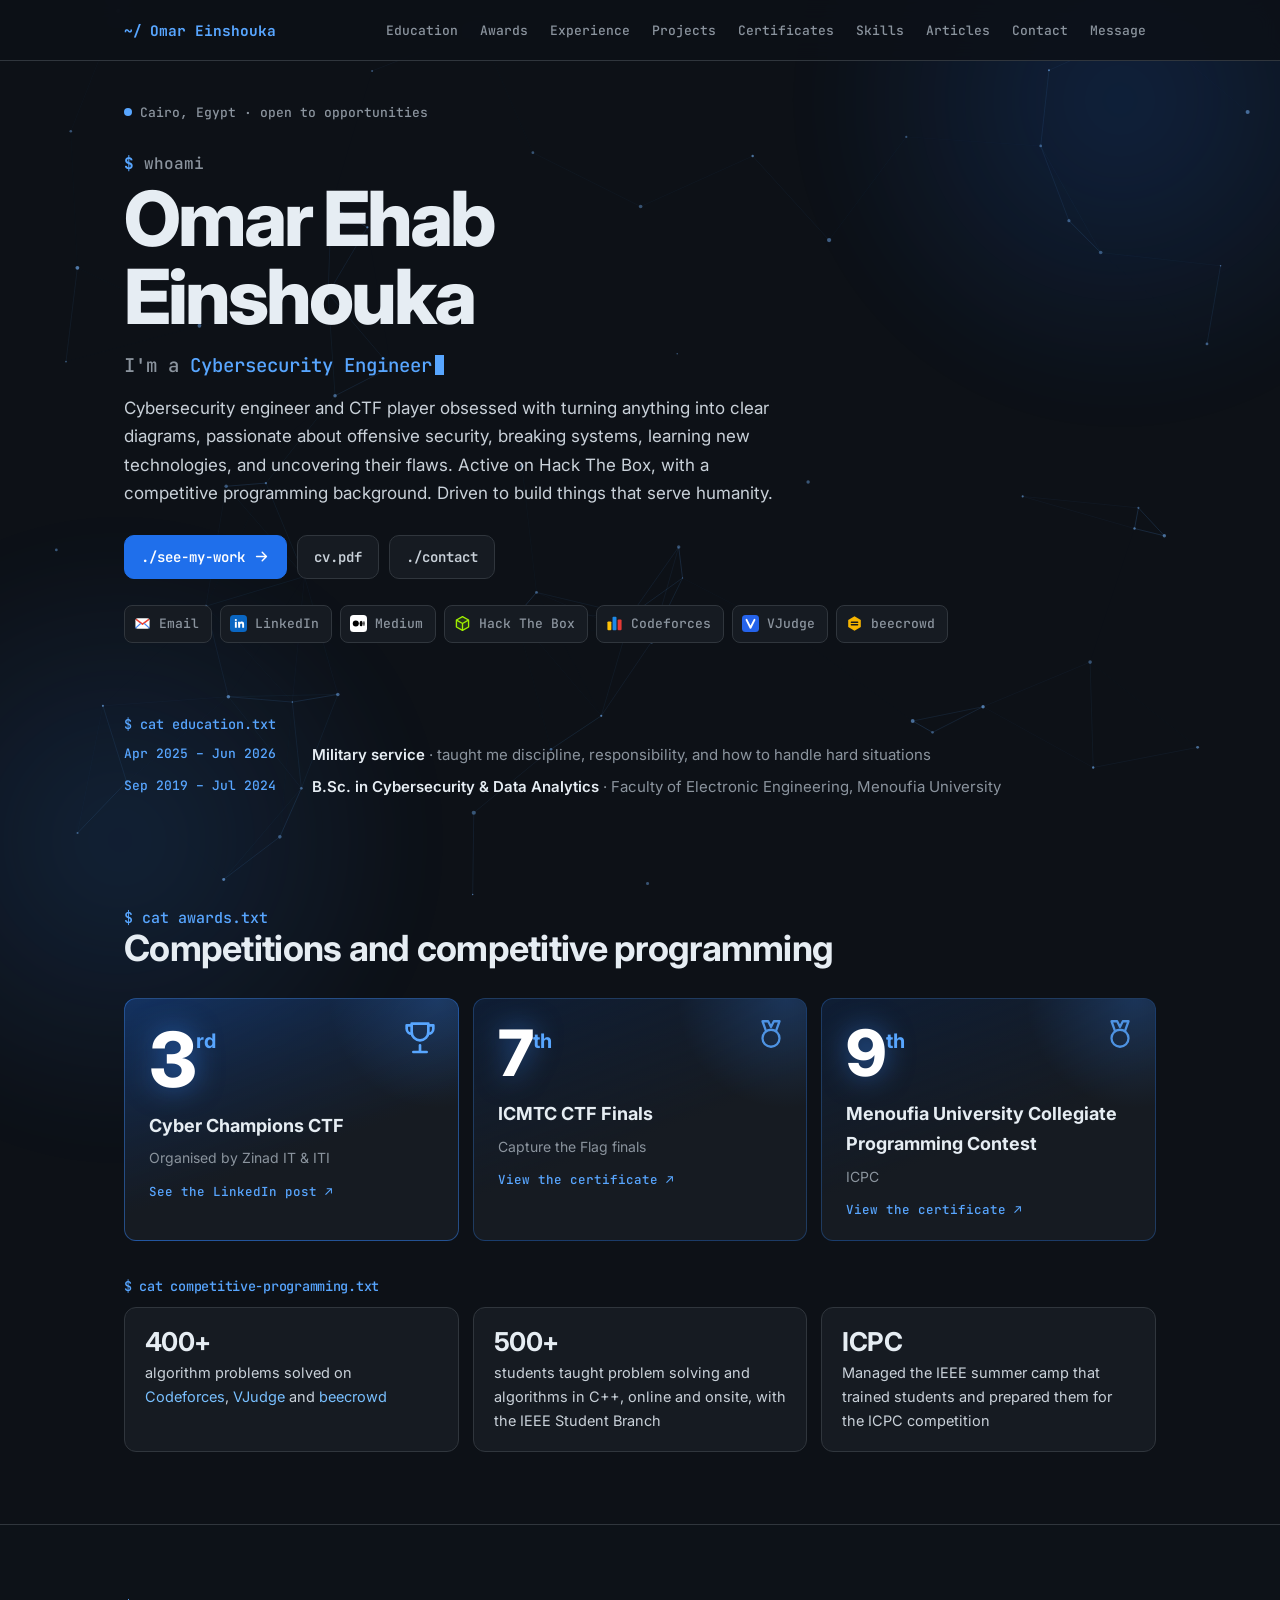
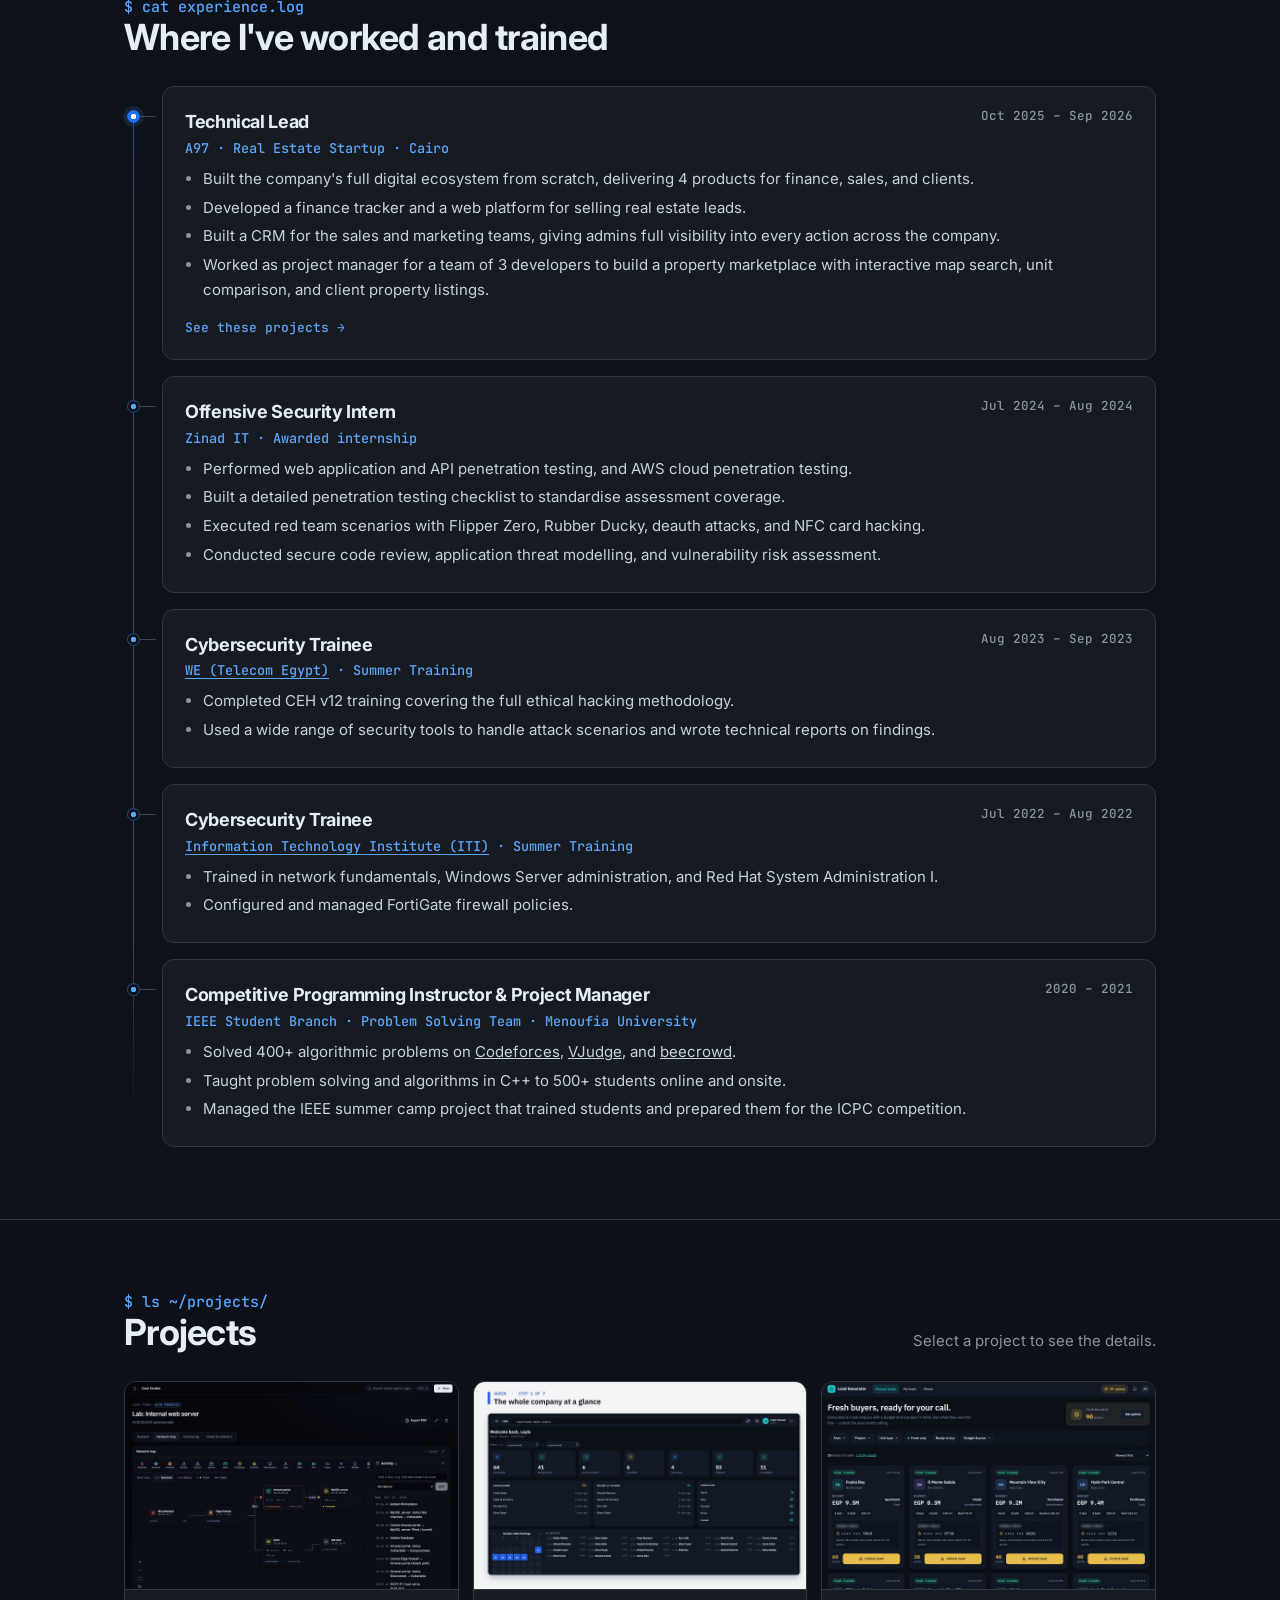
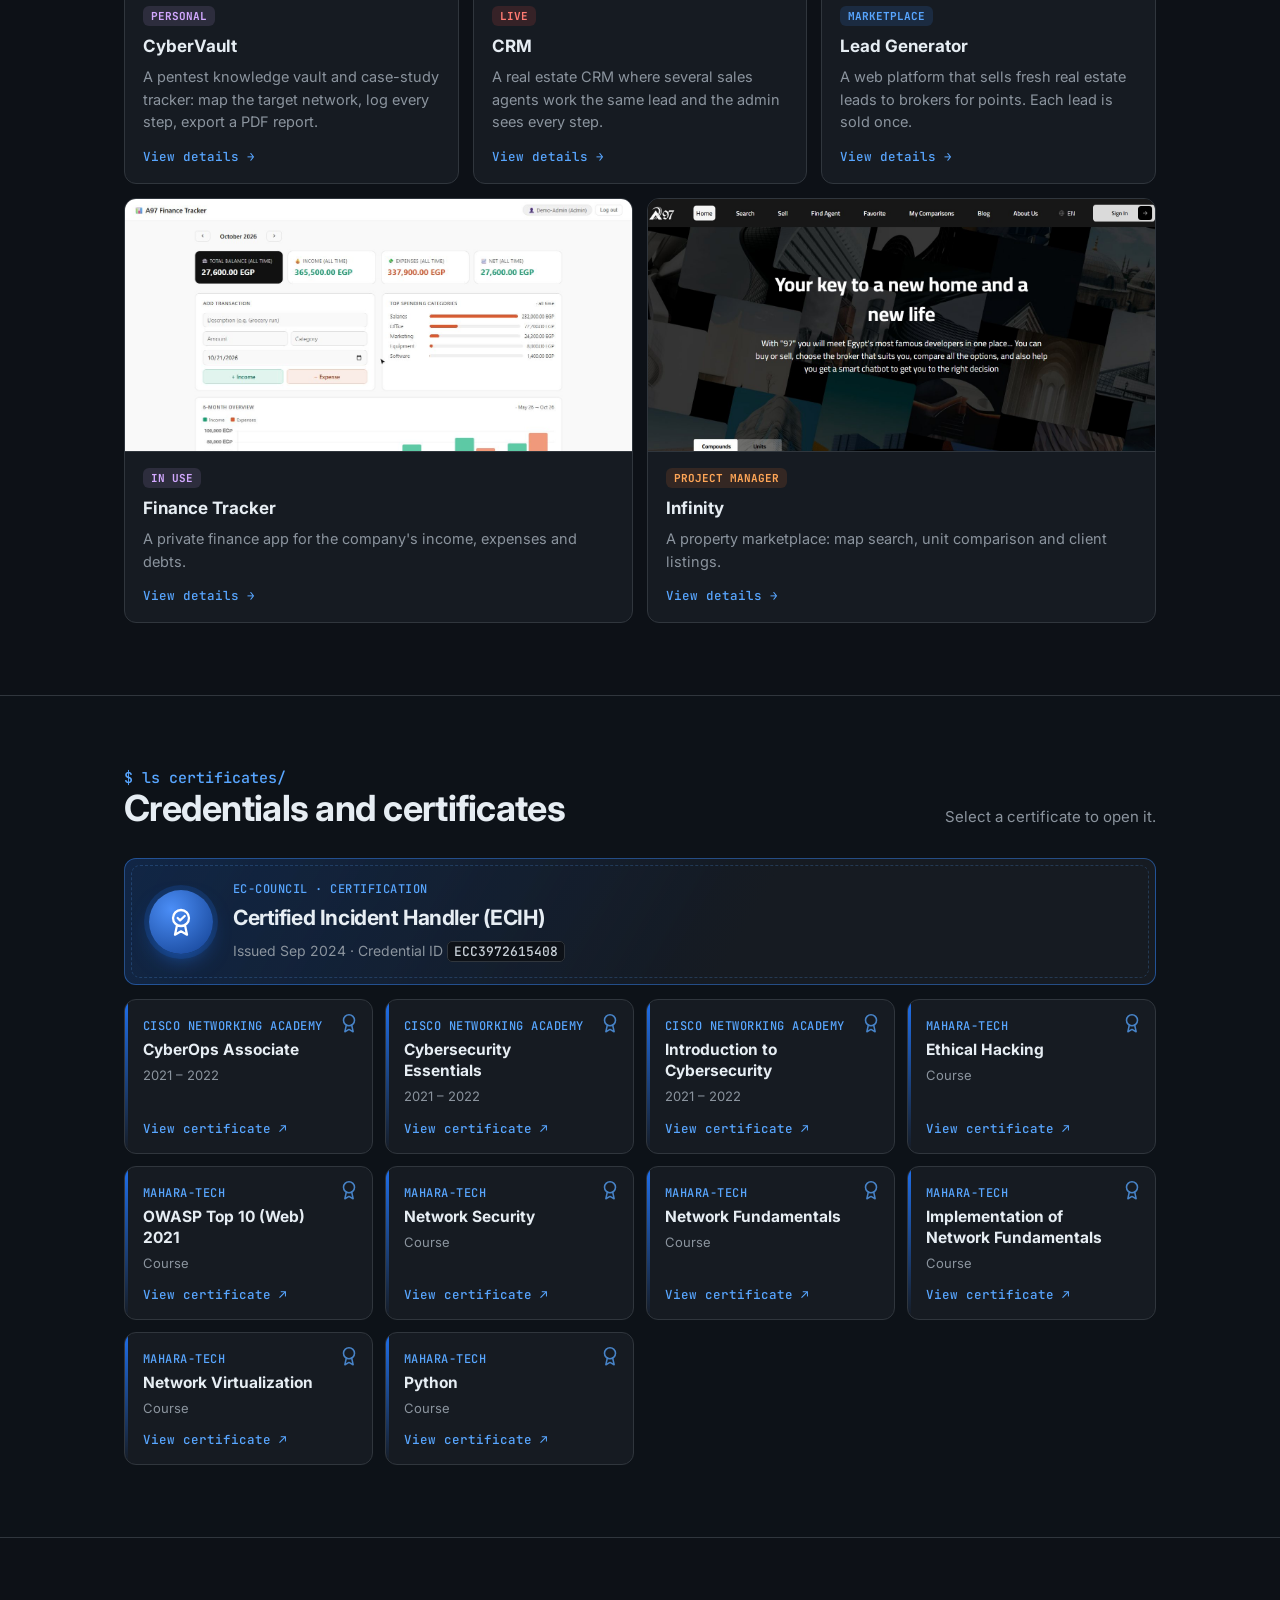
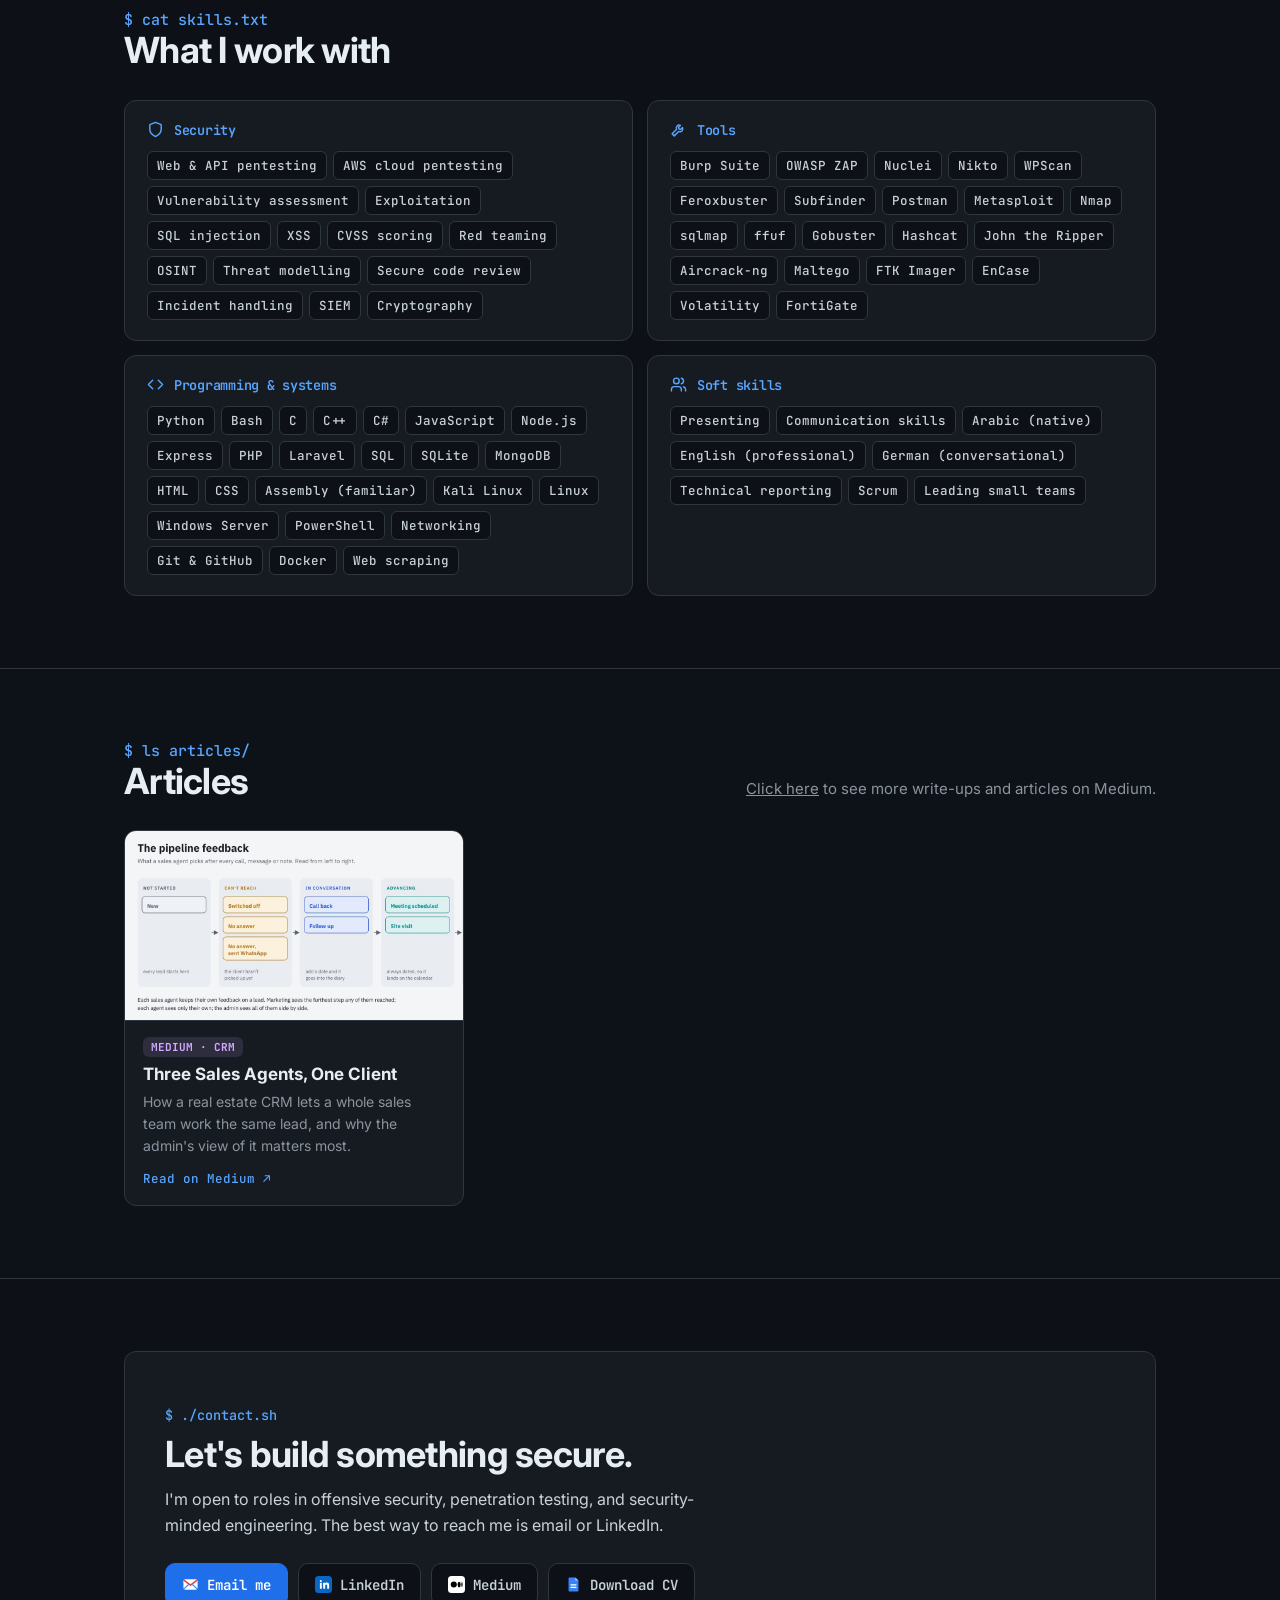
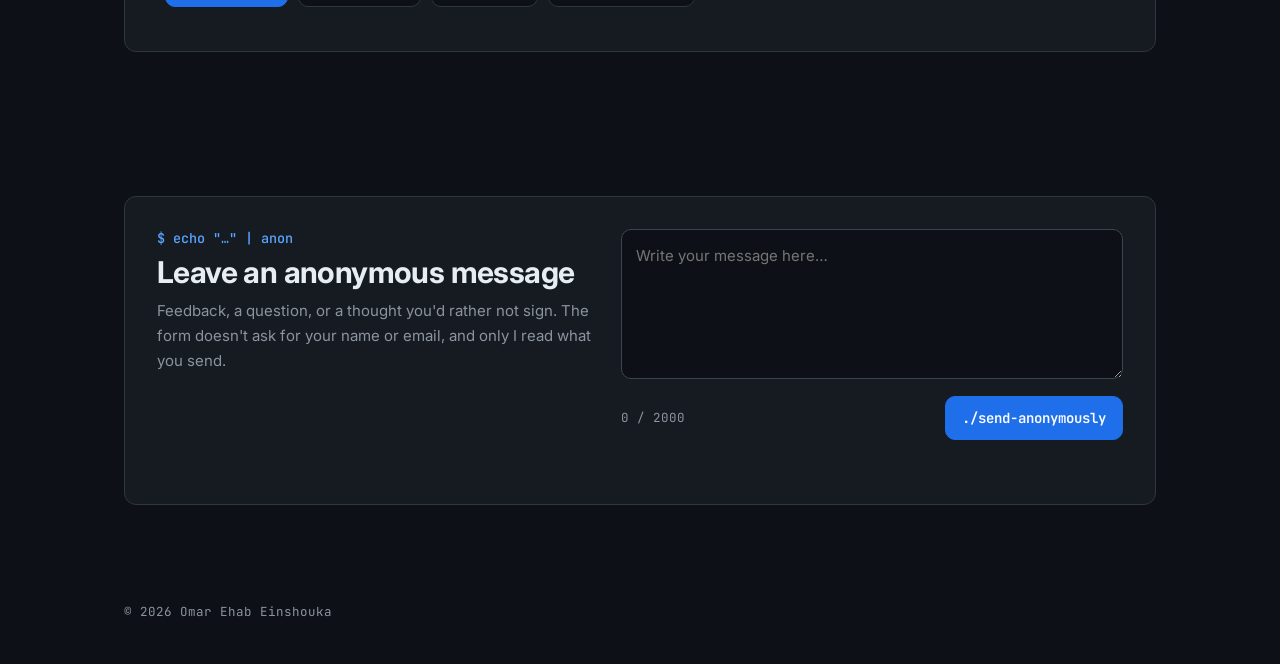
==== commit 4e256504: "Projects: drop the A97 name and a97homes.com Co-Authored-By: Claude Opus 5.5 <noreply@anthropic.com>" ====
--- a/index.html
+++ b/index.html
@@ -161,20 +161,20 @@
         <span class="pmeta"><span class="tagx info">PERSONAL</span><b>CyberVault</b><span class="pdesc">A pentest knowledge vault and case-study tracker: map the target network, log every step, export a PDF report.</span><span class="go">View details →</span></span>
       </button>
       <button class="pcard reveal" type="button" data-open="pd-crm">
-        <span class="pimg"><img src="assets/10-admin-1-dashboard.jpg" alt="The A97 CRM admin dashboard" loading="lazy"></span>
-        <span class="pmeta"><span class="tagx crit">A97 · LIVE</span><b>A97 CRM</b><span class="pdesc">A real estate CRM where several sales agents work the same lead and the admin sees every step.</span><span class="go">View details →</span></span>
+        <span class="pimg"><img src="assets/10-admin-1-dashboard.jpg" alt="The CRM admin dashboard" loading="lazy"></span>
+        <span class="pmeta"><span class="tagx crit">LIVE</span><b>CRM</b><span class="pdesc">A real estate CRM where several sales agents work the same lead and the admin sees every step.</span><span class="go">View details →</span></span>
       </button>
       <button class="pcard reveal" type="button" data-open="pd-leads">
         <span class="pimg"><img src="assets/leadgen/browse.jpg" alt="The Lead Generator buyer view with leads for sale" loading="lazy"></span>
-        <span class="pmeta"><span class="tagx ok">A97 · MARKETPLACE</span><b>A97 Lead Generator</b><span class="pdesc">A web platform that sells fresh real estate leads to brokers for points. Each lead is sold once.</span><span class="go">View details →</span></span>
+        <span class="pmeta"><span class="tagx ok">MARKETPLACE</span><b>Lead Generator</b><span class="pdesc">A web platform that sells fresh real estate leads to brokers for points. Each lead is sold once.</span><span class="go">View details →</span></span>
       </button>
       <button class="pcard reveal" type="button" data-open="pd-finance">
-        <span class="pimg"><img src="assets/finance/finance-walkthrough-poster.jpg" alt="The A97 Finance Tracker overview with sample data" loading="lazy"></span>
-        <span class="pmeta"><span class="tagx info">A97 · IN USE</span><b>A97 Finance Tracker</b><span class="pdesc">A private finance app for the company's income, expenses and debts.</span><span class="go">View details →</span></span>
+        <span class="pimg"><img src="assets/finance/finance-walkthrough-poster.jpg" alt="The Finance Tracker overview with sample data" loading="lazy"></span>
+        <span class="pmeta"><span class="tagx info">IN USE</span><b>Finance Tracker</b><span class="pdesc">A private finance app for the company's income, expenses and debts.</span><span class="go">View details →</span></span>
       </button>
       <button class="pcard reveal" type="button" data-open="pd-infinity">
-        <span class="pimg"><img src="assets/infinity/home.jpg" alt="The a97homes.com homepage" loading="lazy"></span>
-        <span class="pmeta"><span class="tagx high">A97 · PROJECT MANAGER</span><b>A97 Infinity</b><span class="pdesc">The a97homes.com property marketplace: map search, unit comparison and client listings.</span><span class="go">View details →</span></span>
+        <span class="pimg"><img src="assets/infinity/home.jpg" alt="The Infinity homepage" loading="lazy"></span>
+        <span class="pmeta"><span class="tagx high">PROJECT MANAGER</span><b>Infinity</b><span class="pdesc">A property marketplace: map search, unit comparison and client listings.</span><span class="go">View details →</span></span>
       </button>
     </div>
   </div>
@@ -182,11 +182,11 @@
 
 <!-- project details, shown as pop-ups -->
 <dialog class="pd" id="pd-crm" aria-labelledby="pd-crm-t">
-  <div class="pd-head"><div><span class="tagx crit">A97 · LIVE · 30 SECURITY FIXES</span><h3 id="pd-crm-t">A97 CRM</h3></div><button class="pd-x" type="button" aria-label="Close">×</button></div>
+  <div class="pd-head"><div><span class="tagx crit">LIVE · 30 SECURITY FIXES</span><h3 id="pd-crm-t">CRM</h3></div><button class="pd-x" type="button" aria-label="Close">×</button></div>
   <div class="pd-body">
     <p>In real estate a good lead rarely belongs to one agent, but most CRMs keep a single status per lead, so each update erases the last. In this CRM each sales agent keeps a private pipeline on the lead, and the admin sees all of them side by side.</p>
     <figure class="pd-fig">
-      <video class="pd-video" src="assets/crm/crm-walkthrough.mp4" poster="assets/crm/crm-walkthrough-poster.jpg" autoplay muted loop playsinline preload="metadata" aria-label="A short walkthrough of the A97 CRM"></video>
+      <video class="pd-video" src="assets/crm/crm-walkthrough.mp4" poster="assets/crm/crm-walkthrough-poster.jpg" autoplay muted loop playsinline preload="metadata" aria-label="A short walkthrough of the CRM"></video>
       <figcaption>A quick walkthrough of the CRM: adding a lead, logging a call, several agents on one lead, the dashboard, performance, and the phone view.</figcaption>
     </figure>
     <ul class="feat">
@@ -198,7 +198,7 @@
     </ul>
     <h4 class="pd-h">Architecture</h4>
     <figure class="pd-fig">
-      <a href="assets/crm/architecture.jpg" target="_blank" rel="noopener"><img src="assets/crm/architecture.jpg" alt="The architecture of the A97 CRM: one program on one server with one database file, six checks on every request" loading="lazy"></a>
+      <a href="assets/crm/architecture.jpg" target="_blank" rel="noopener"><img src="assets/crm/architecture.jpg" alt="The architecture of the CRM: one program on one server with one database file, six checks on every request" loading="lazy"></a>
       <figcaption>One program on one server, talking to one database file. Every request passes six checks, including who you are and what your role may see, before it touches any data.</figcaption>
     </figure>
     <div class="plinks"><a class="btn primary" href="https://medium.com/@omareinshouka2001" target="_blank" rel="noopener">Read the article on Medium</a></div>
@@ -206,9 +206,9 @@
 </dialog>
 
 <dialog class="pd" id="pd-infinity" aria-labelledby="pd-infinity-t">
-  <div class="pd-head"><div><span class="tagx high">A97 · PROJECT MANAGER · 222 ENDPOINTS</span><h3 id="pd-infinity-t">A97 Infinity</h3></div><button class="pd-x" type="button" aria-label="Close">×</button></div>
+  <div class="pd-head"><div><span class="tagx high">PROJECT MANAGER · 222 ENDPOINTS</span><h3 id="pd-infinity-t">Infinity</h3></div><button class="pd-x" type="button" aria-label="Close">×</button></div>
   <div class="pd-body">
-    <p>A97 Infinity is A97's property marketplace at a97homes.com, in Arabic and English. Buying a home in Egypt usually means hopping between brokers, brochures and spreadsheets to compare compounds you have never seen. Infinity puts every unit, compound and price in one place, so buyers can find, compare and decide on their own. As project manager for a team of three developers, I delivered it on one API with 222 endpoints in five modules: public search, owners, signed-in users and a back office with role-based permissions.</p>
+    <p>Infinity is a property marketplace in Arabic and English. Buying a home in Egypt usually means hopping between brokers, brochures and spreadsheets to compare compounds you have never seen. Infinity puts every unit, compound and price in one place, so buyers can find, compare and decide on their own. As project manager for a team of three developers, I delivered it on one API with 222 endpoints in five modules: public search, owners, signed-in users and a back office with role-based permissions.</p>
 
     <h4 class="pd-h">1 · The map</h4>
     <p>Buyers choose location first, so the map is where the search starts. Zoomed out, compounds are grouped into one box per area so a whole city reads at a glance; zoom in and each compound appears with its <b>real border</b> and starting price, and switch to units to see every available home as its own dot. The result list follows whatever part of the map you are looking at, and a place search jumps straight to any neighbourhood. <b>Why it matters:</b> a buyer sees what is actually near their work, school or family before reading a single listing.</p>
@@ -220,7 +220,7 @@
     <p>Compare two to four units or compounds in one table, with similar compounds suggested next to each one. <b>Why it matters:</b> the final decision is always between a few options, and putting them side by side replaces the notes and screenshots buyers would otherwise juggle.</p>
 
     <h4 class="pd-h">4 · Client listings</h4>
-    <p>Owners submit their own units for sale, and staff approve or reject each one before it goes live. <b>Why it matters:</b> it grows the inventory beyond A97's own projects while keeping every listing on the site checked and trustworthy.</p>
+    <p>Owners submit their own units for sale, and staff approve or reject each one before it goes live. <b>Why it matters:</b> it grows the inventory beyond the company's own projects while keeping every listing on the site checked and trustworthy.</p>
 
     <h4 class="pd-h">5 · Tools for buyers</h4>
     <p>A mortgage calculator, an AI chatbot, favourites, saved searches with email alerts, and reviews. <b>Why it matters:</b> buyers can work out monthly payments, get answers at any hour and hear about a new match the day it is listed, which keeps them coming back until they buy.</p>
@@ -229,13 +229,13 @@
     <p>Password reset by one-time code that never reveals which emails exist, sign-out on every device, and role-based permissions for every back-office action. <b>Why it matters:</b> buyers share personal and financial details, and the marketplace only works if they trust it with them.</p>
 
     <div class="pd-shots one">
-      <a href="assets/infinity/home.jpg" target="_blank" rel="noopener"><img src="assets/infinity/home.jpg" alt="The a97homes.com homepage" loading="lazy"></a>
+      <a href="assets/infinity/home.jpg" target="_blank" rel="noopener"><img src="assets/infinity/home.jpg" alt="The Infinity homepage" loading="lazy"></a>
     </div>
   </div>
 </dialog>
 
 <dialog class="pd" id="pd-leads" aria-labelledby="pd-leads-t">
-  <div class="pd-head"><div><span class="tagx ok">A97 · 74 TESTS</span><h3 id="pd-leads-t">A97 Lead Generator</h3></div><button class="pd-x" type="button" aria-label="Close">×</button></div>
+  <div class="pd-head"><div><span class="tagx ok">74 TESTS</span><h3 id="pd-leads-t">Lead Generator</h3></div><button class="pd-x" type="button" aria-label="Close">×</button></div>
   <div class="pd-body">
     <p>A marketplace where real estate brokers buy fresh leads. Browsing is free: every lead shows the area, project, unit, budget and payment plan. Spend points to unlock the client's name, number and notes, and the lead becomes yours alone.</p>
     <ul class="feat">
@@ -256,11 +256,11 @@
 </dialog>
 
 <dialog class="pd" id="pd-finance" aria-labelledby="pd-finance-t">
-  <div class="pd-head"><div><span class="tagx info">A97 · IN USE</span><h3 id="pd-finance-t">A97 Finance Tracker</h3></div><button class="pd-x" type="button" aria-label="Close">×</button></div>
+  <div class="pd-head"><div><span class="tagx info">IN USE</span><h3 id="pd-finance-t">Finance Tracker</h3></div><button class="pd-x" type="button" aria-label="Close">×</button></div>
   <div class="pd-body">
-    <p>The first product I built at A97. It gave management one trusted place to record every transaction and see where the money goes, in place of scattered notes and spreadsheets.</p>
+    <p>The first product I built at the company. It gave management one trusted place to record every transaction and see where the money goes, in place of scattered notes and spreadsheets.</p>
     <figure class="pd-fig">
-      <video class="pd-video fin" src="assets/finance/finance-walkthrough.mp4" poster="assets/finance/finance-walkthrough-poster.jpg" autoplay muted loop playsinline preload="metadata" aria-label="A short walkthrough of the A97 Finance Tracker"></video>
+      <video class="pd-video fin" src="assets/finance/finance-walkthrough.mp4" poster="assets/finance/finance-walkthrough-poster.jpg" autoplay muted loop playsinline preload="metadata" aria-label="A short walkthrough of the Finance Tracker"></video>
       <figcaption>A quick walkthrough: adding income, the six-month overview, a debt with its payments, and filtering transactions. Sample data only, not the company's real figures.</figcaption>
     </figure>
     <ul class="feat">
@@ -428,7 +428,6 @@
   vjudge:     "https://vjudge.net/user/omar_zoo",
   beecrowd:   "https://judge.beecrowd.com/en/profile/412774",
   crm:        "",   // public CRM demo, if you want one shown
-  infinity:   "https://a97homes.com/",
   cv:         "assets/Omar_Einshouka_CV.pdf"
 };
 
@@ -472,7 +471,6 @@
 
 const blocks = {
   crm:[['crm','ext','Live demo']],
-  infinity:[['infinity','ext','Visit a97homes.com']],
   article:[['article','medium','Read on Medium'],['medium','medium','More on my Medium']]
 };
 document.querySelectorAll('[data-links]').forEach(el=>{
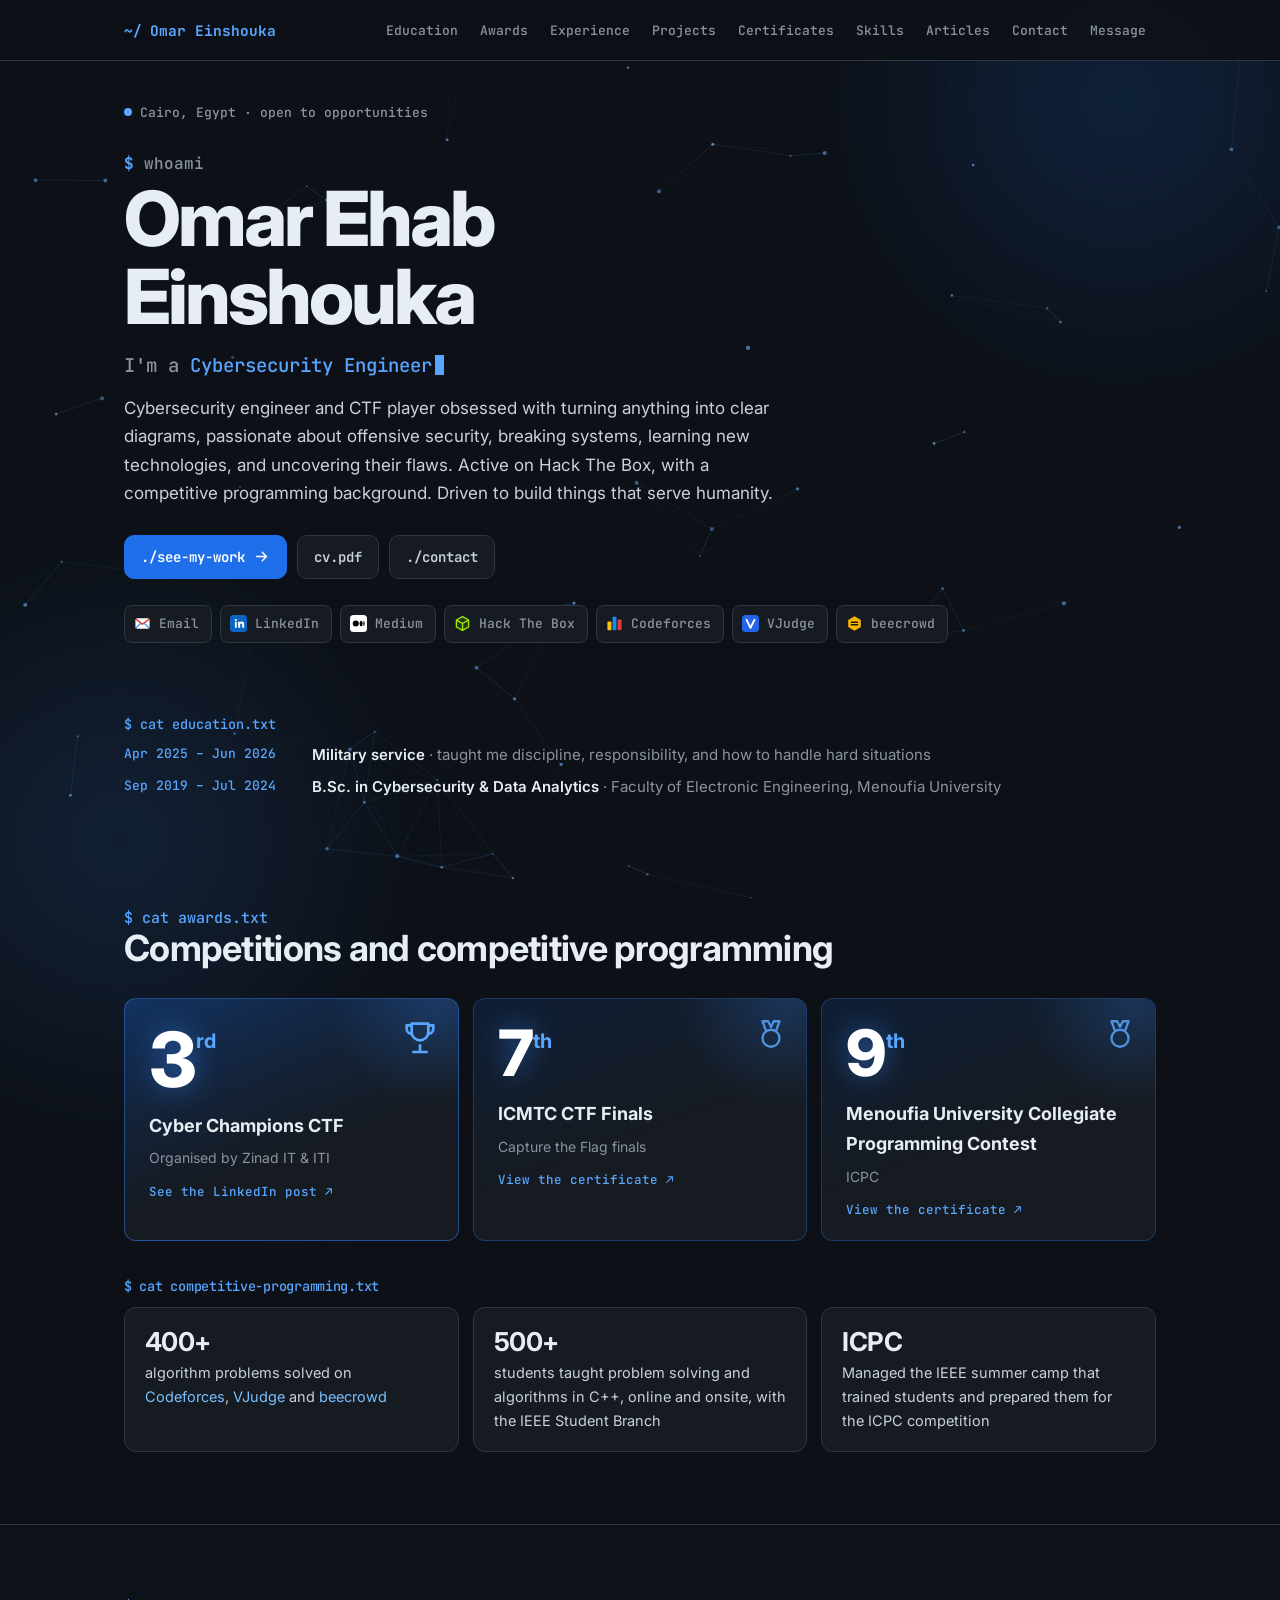
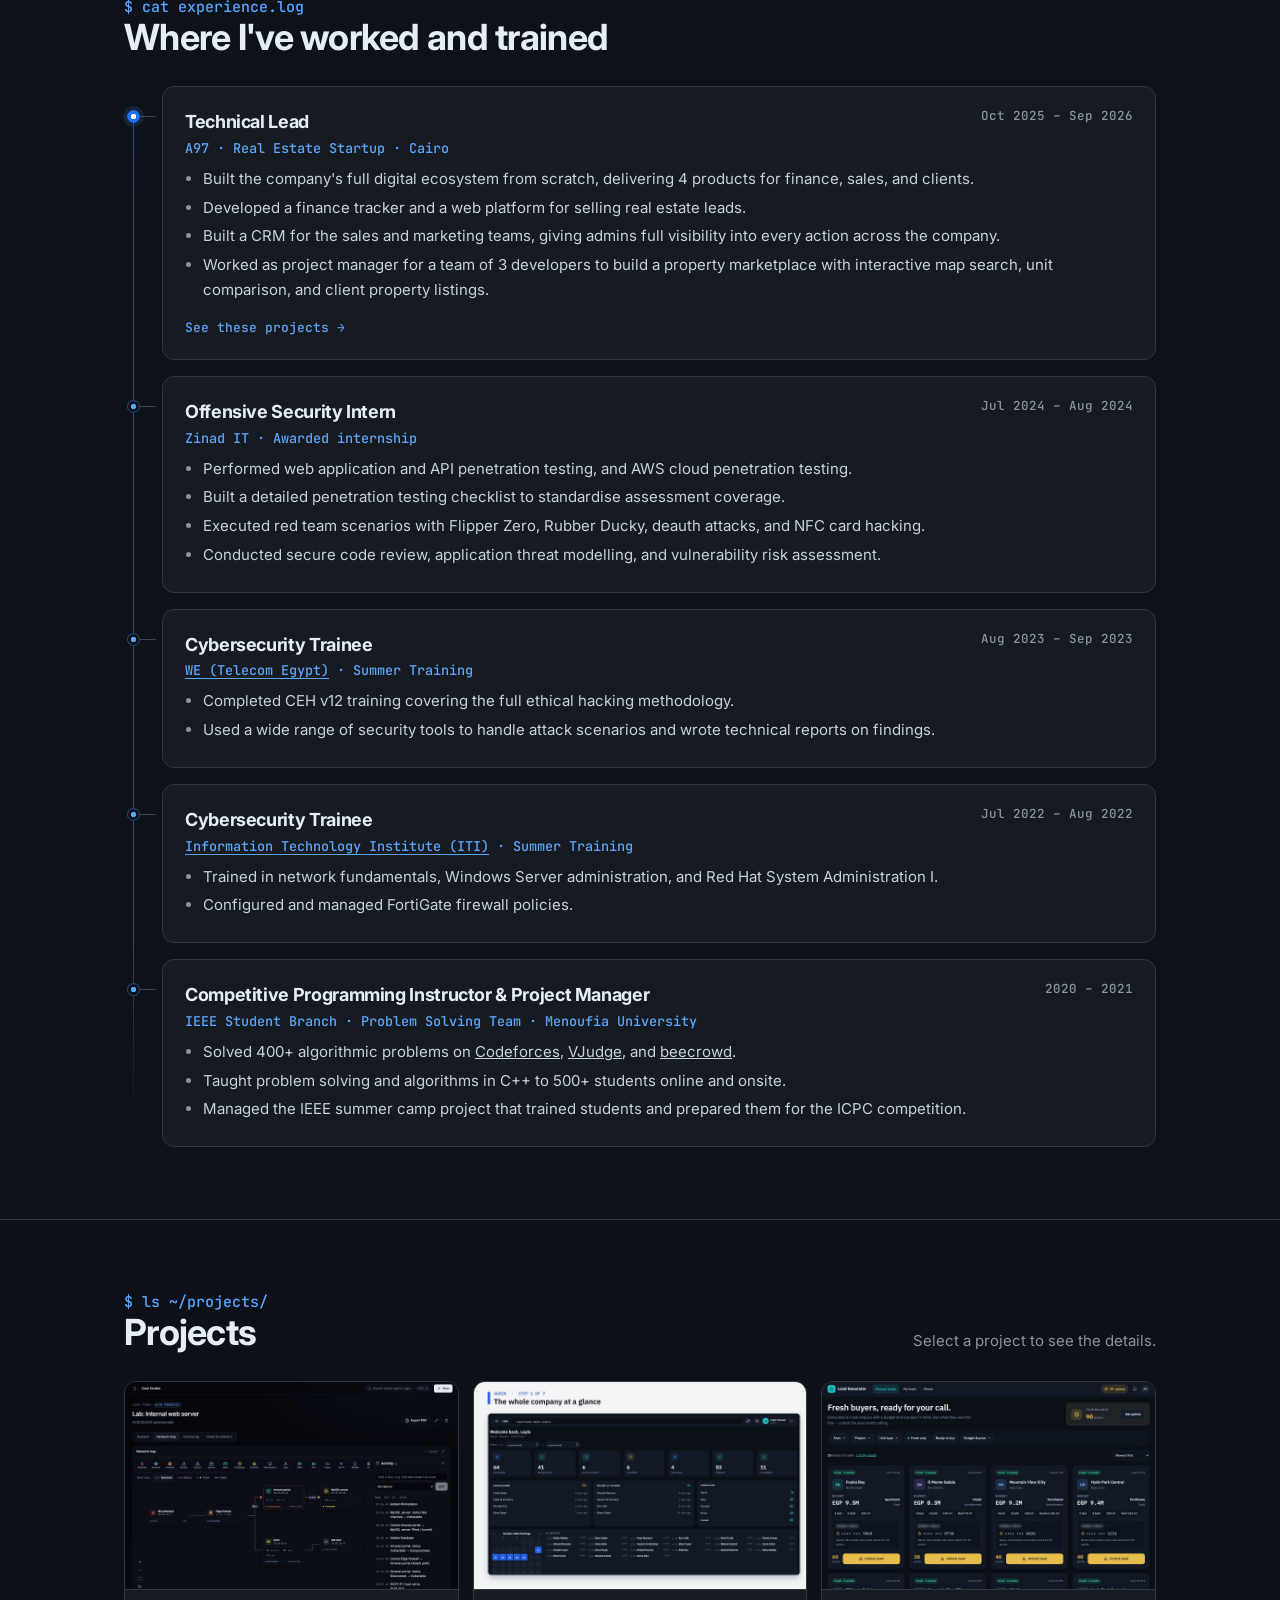
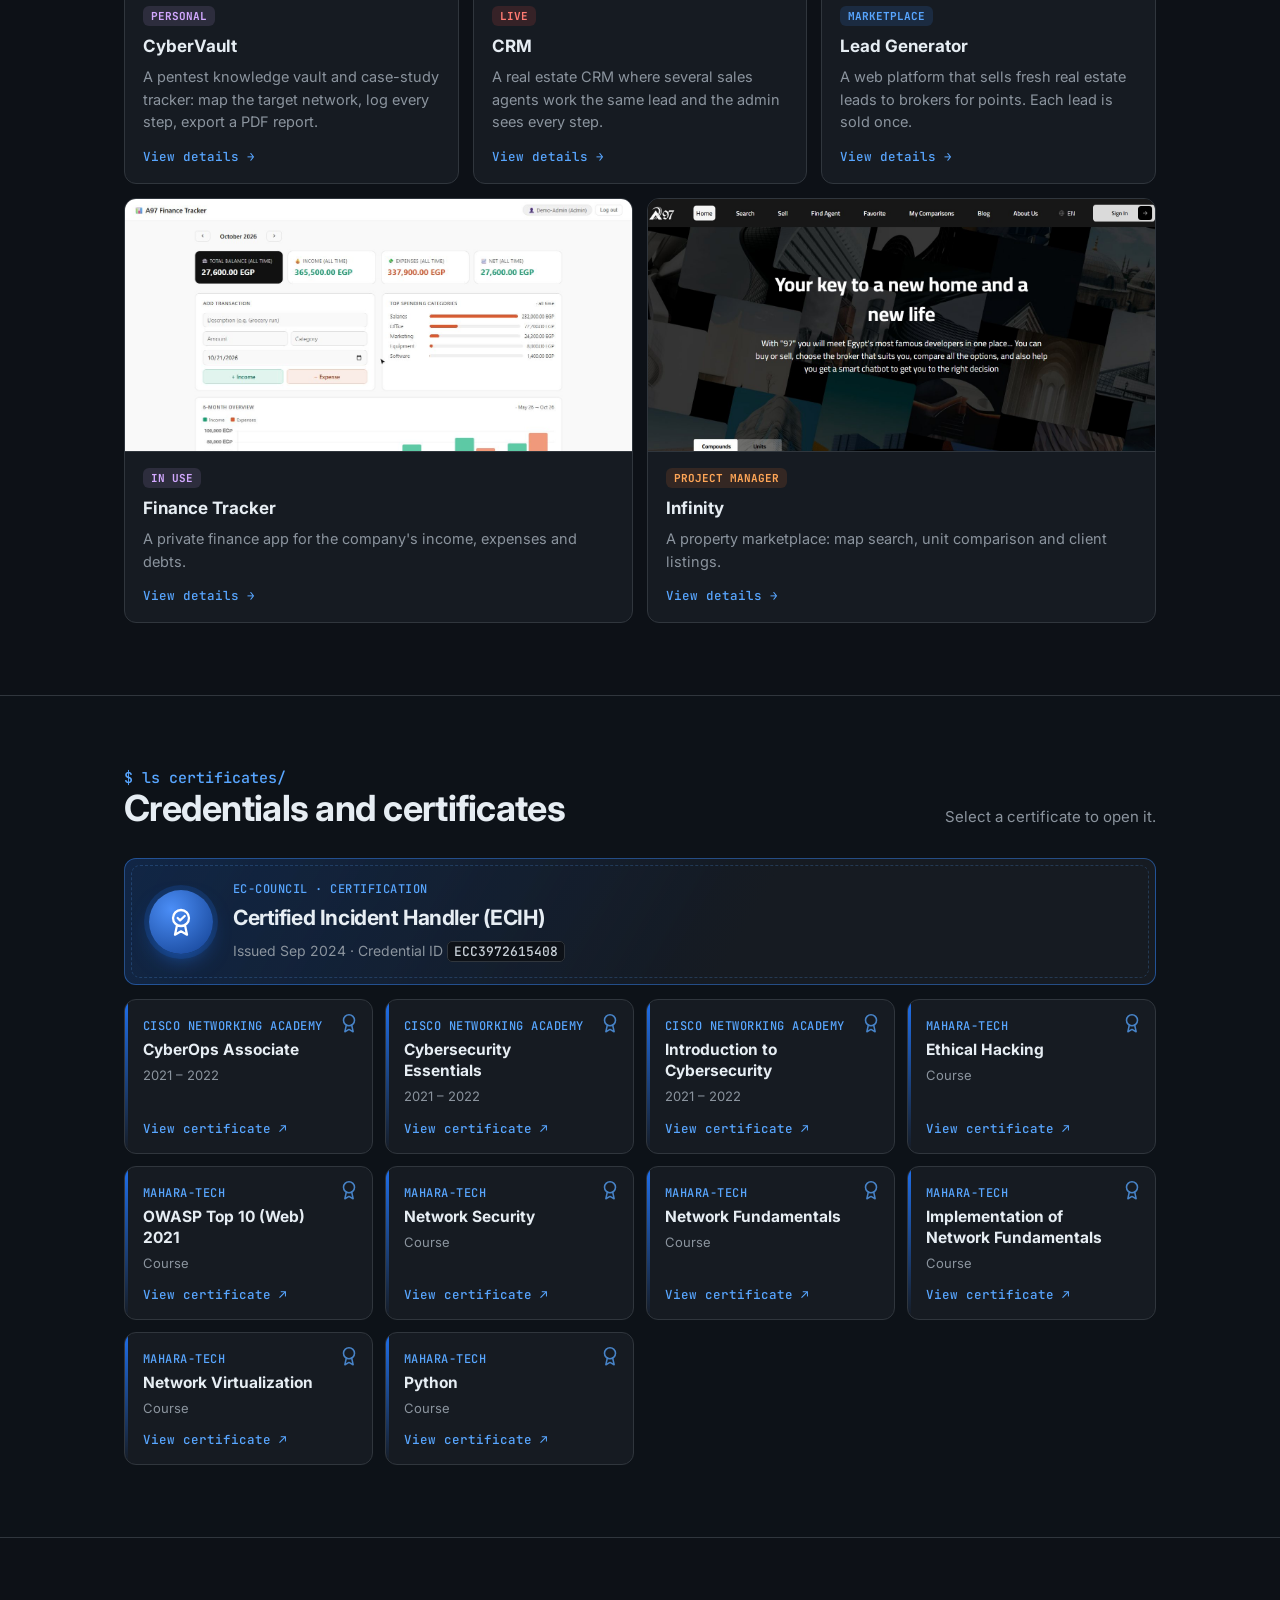
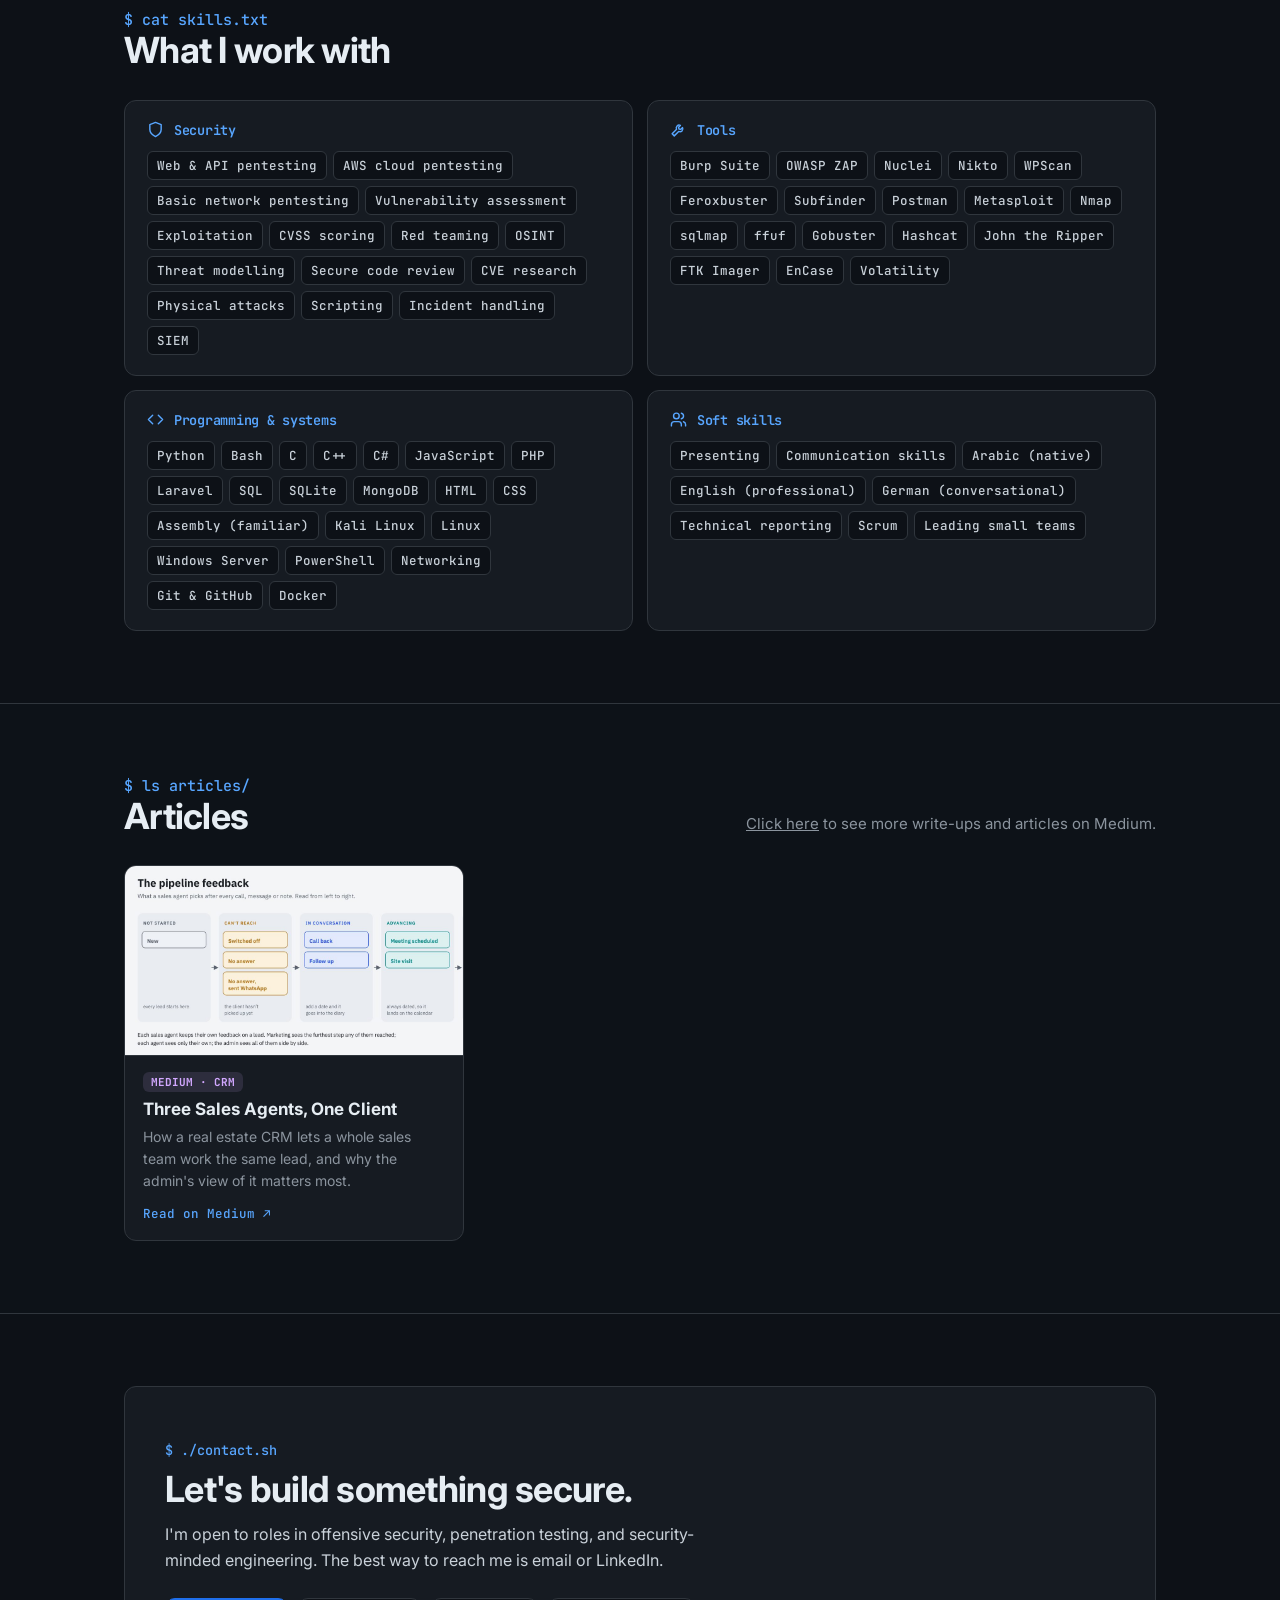
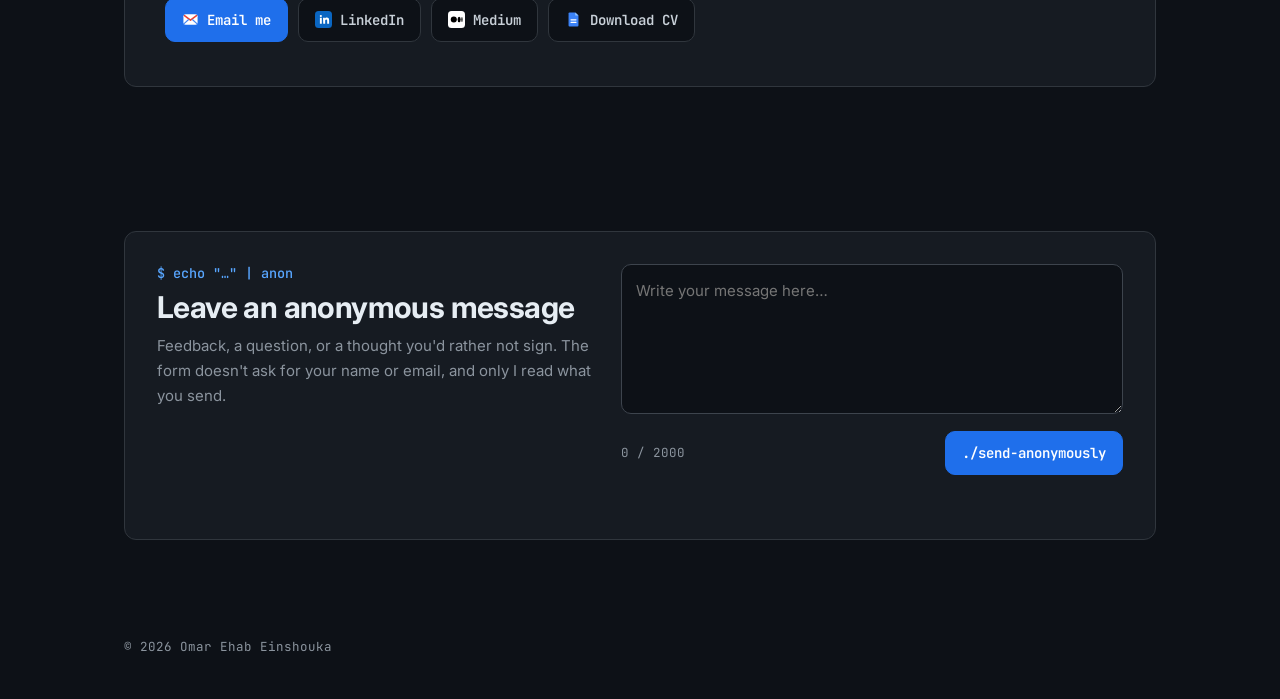
==== commit e6c4d0eb: "Skills: add network pentesting, CVE research, physical attacks, scripting; trim tools and programmin" ====
--- a/index.html
+++ b/index.html
@@ -349,11 +349,11 @@
     <div class="sec-head reveal"><div><p class="kicker">$ cat skills.txt</p><h2>What I work with</h2></div></div>
     <div class="skills">
       <div class="skill reveal"><h3><svg viewBox="0 0 24 24" fill="none" stroke="currentColor" stroke-width="2" stroke-linecap="round" stroke-linejoin="round"><path d="M12 22s8-4 8-10V5l-8-3-8 3v7c0 6 8 10 8 10z"/></svg>Security</h3>
-        <div class="chips"><span>Web &amp; API pentesting</span><span>AWS cloud pentesting</span><span>Vulnerability assessment</span><span>Exploitation</span><span>SQL injection</span><span>XSS</span><span>CVSS scoring</span><span>Red teaming</span><span>OSINT</span><span>Threat modelling</span><span>Secure code review</span><span>Incident handling</span><span>SIEM</span><span>Cryptography</span></div></div>
+        <div class="chips"><span>Web &amp; API pentesting</span><span>AWS cloud pentesting</span><span>Basic network pentesting</span><span>Vulnerability assessment</span><span>Exploitation</span><span>CVSS scoring</span><span>Red teaming</span><span>OSINT</span><span>Threat modelling</span><span>Secure code review</span><span>CVE research</span><span>Physical attacks</span><span>Scripting</span><span>Incident handling</span><span>SIEM</span></div></div>
       <div class="skill reveal"><h3><svg viewBox="0 0 24 24" fill="none" stroke="currentColor" stroke-width="2" stroke-linecap="round" stroke-linejoin="round"><path d="M14.7 6.3a4 4 0 0 0-5.4 5.4L3 18l3 3 6.3-6.3a4 4 0 0 0 5.4-5.4l-2.6 2.6-2.4-.6-.6-2.4z"/></svg>Tools</h3>
-        <div class="chips"><span>Burp Suite</span><span>OWASP ZAP</span><span>Nuclei</span><span>Nikto</span><span>WPScan</span><span>Feroxbuster</span><span>Subfinder</span><span>Postman</span><span>Metasploit</span><span>Nmap</span><span>sqlmap</span><span>ffuf</span><span>Gobuster</span><span>Hashcat</span><span>John the Ripper</span><span>Aircrack-ng</span><span>Maltego</span><span>FTK Imager</span><span>EnCase</span><span>Volatility</span><span>FortiGate</span></div></div>
+        <div class="chips"><span>Burp Suite</span><span>OWASP ZAP</span><span>Nuclei</span><span>Nikto</span><span>WPScan</span><span>Feroxbuster</span><span>Subfinder</span><span>Postman</span><span>Metasploit</span><span>Nmap</span><span>sqlmap</span><span>ffuf</span><span>Gobuster</span><span>Hashcat</span><span>John the Ripper</span><span>FTK Imager</span><span>EnCase</span><span>Volatility</span></div></div>
       <div class="skill reveal"><h3><svg viewBox="0 0 24 24" fill="none" stroke="currentColor" stroke-width="2" stroke-linecap="round" stroke-linejoin="round"><path d="m16 18 6-6-6-6M8 6l-6 6 6 6"/></svg>Programming &amp; systems</h3>
-        <div class="chips"><span>Python</span><span>Bash</span><span>C</span><span>C++</span><span>C#</span><span>JavaScript</span><span>Node.js</span><span>Express</span><span>PHP</span><span>Laravel</span><span>SQL</span><span>SQLite</span><span>MongoDB</span><span>HTML</span><span>CSS</span><span>Assembly (familiar)</span><span>Kali Linux</span><span>Linux</span><span>Windows Server</span><span>PowerShell</span><span>Networking</span><span>Git &amp; GitHub</span><span>Docker</span><span>Web scraping</span></div></div>
+        <div class="chips"><span>Python</span><span>Bash</span><span>C</span><span>C++</span><span>C#</span><span>JavaScript</span><span>PHP</span><span>Laravel</span><span>SQL</span><span>SQLite</span><span>MongoDB</span><span>HTML</span><span>CSS</span><span>Assembly (familiar)</span><span>Kali Linux</span><span>Linux</span><span>Windows Server</span><span>PowerShell</span><span>Networking</span><span>Git &amp; GitHub</span><span>Docker</span></div></div>
       <div class="skill reveal"><h3><svg viewBox="0 0 24 24" fill="none" stroke="currentColor" stroke-width="2" stroke-linecap="round" stroke-linejoin="round"><path d="M16 21v-2a4 4 0 0 0-4-4H6a4 4 0 0 0-4 4v2"/><circle cx="9" cy="7" r="4"/><path d="M22 21v-2a4 4 0 0 0-3-3.9M16 3.1a4 4 0 0 1 0 7.8"/></svg>Soft skills</h3>
         <div class="chips"><span>Presenting</span><span>Communication skills</span><span>Arabic (native)</span><span>English (professional)</span><span>German (conversational)</span><span>Technical reporting</span><span>Scrum</span><span>Leading small teams</span></div></div>
     </div>
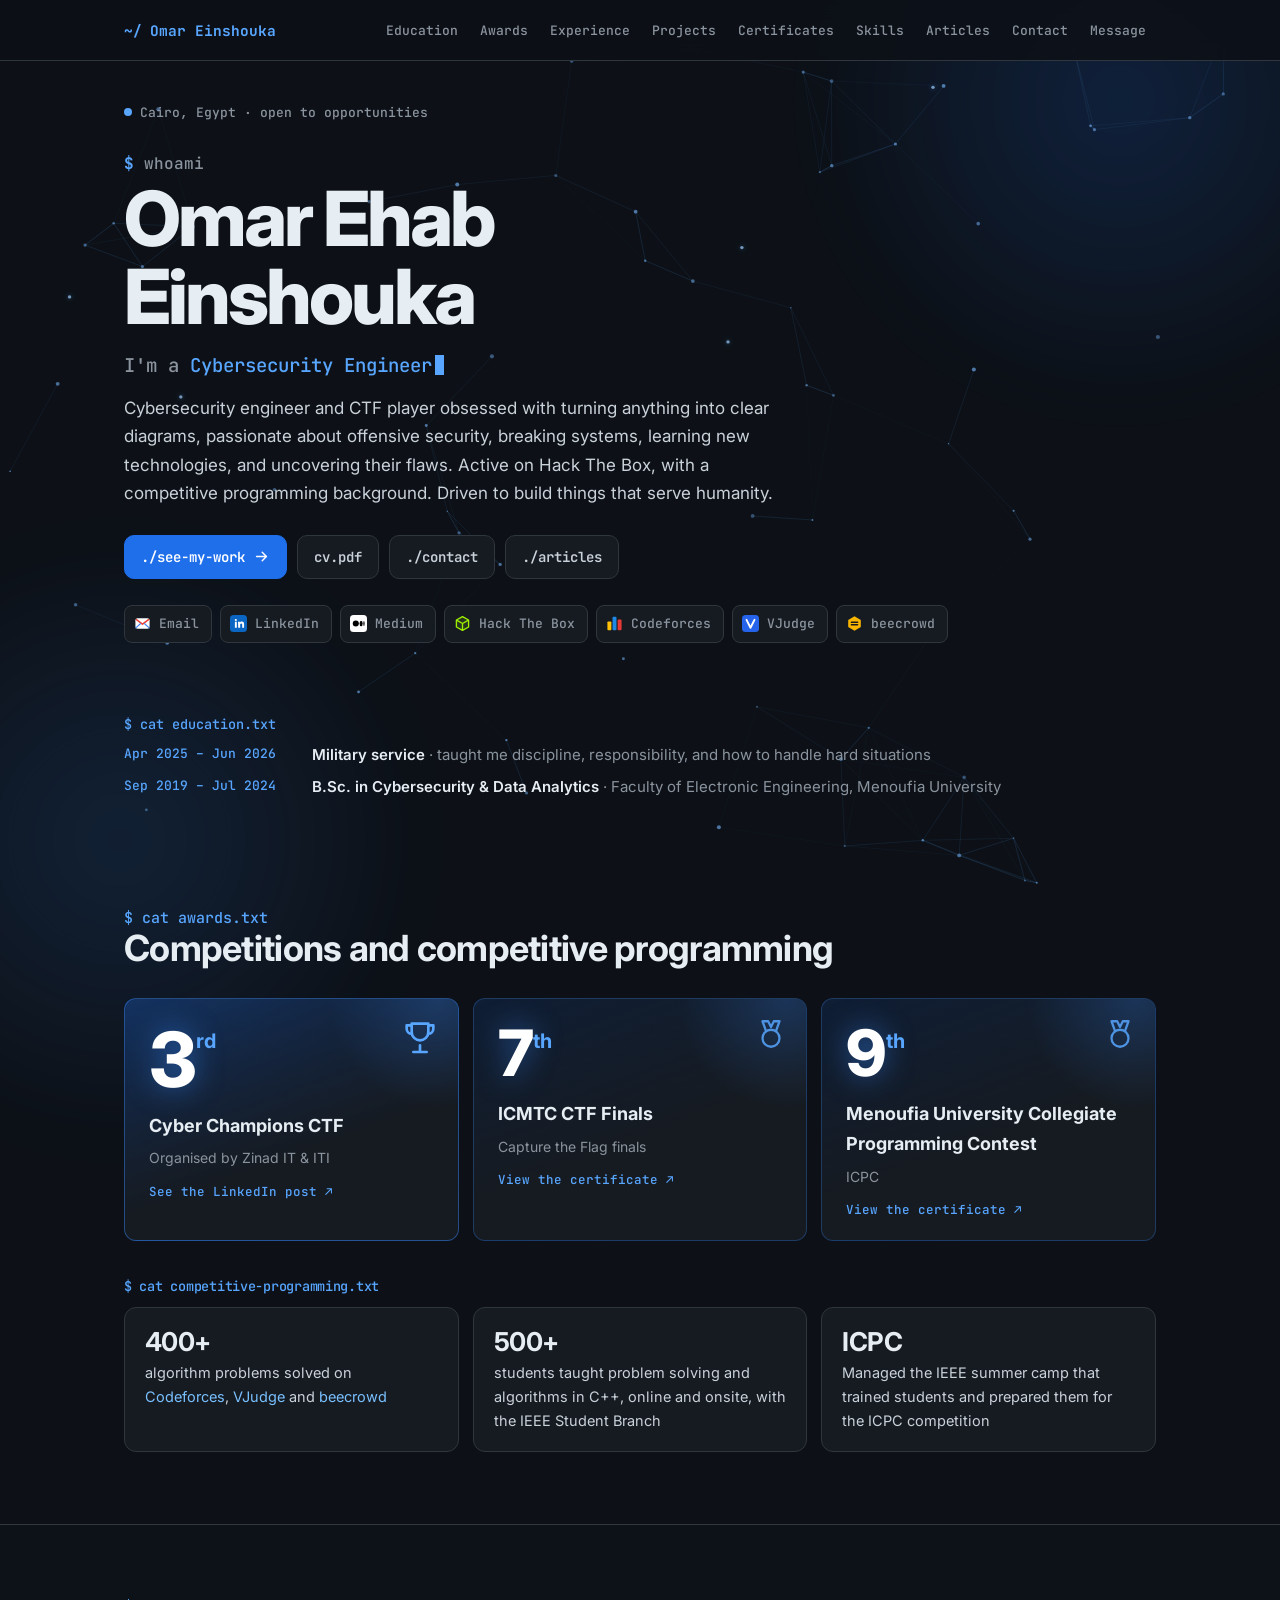
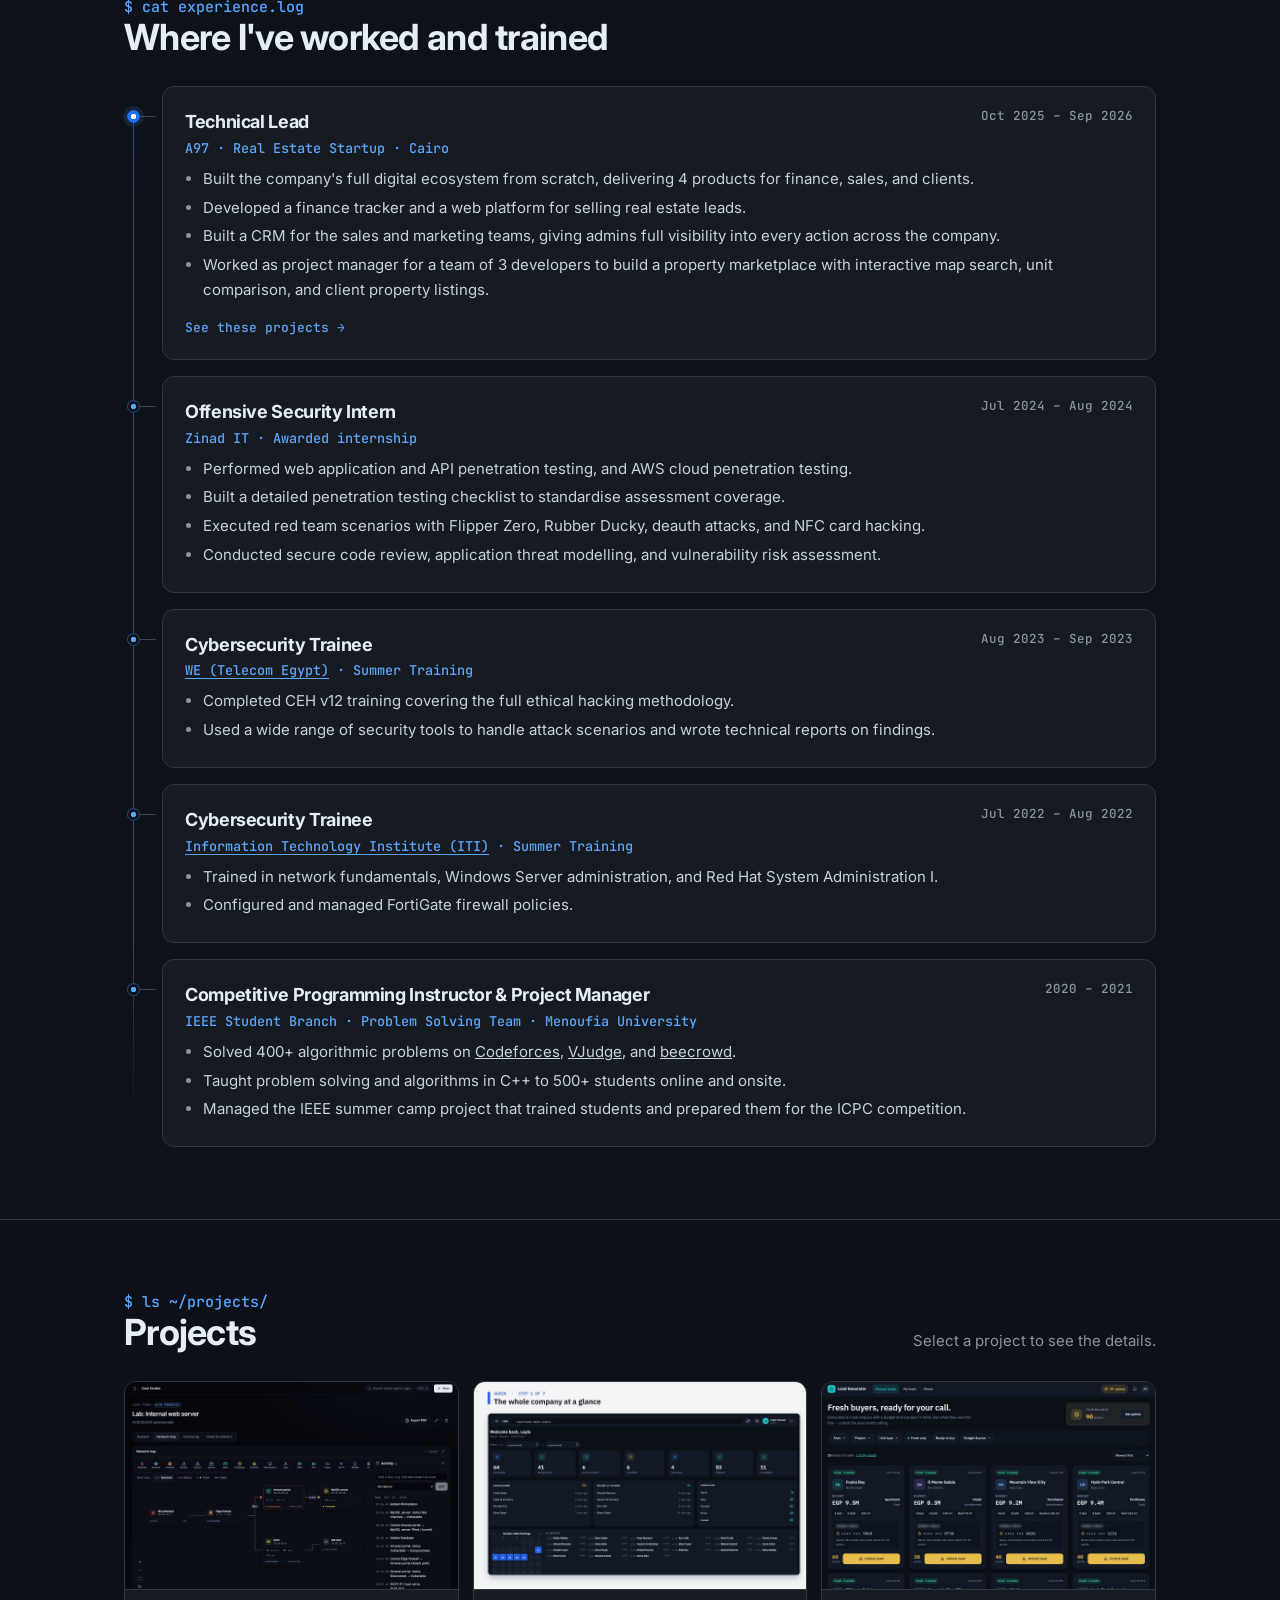
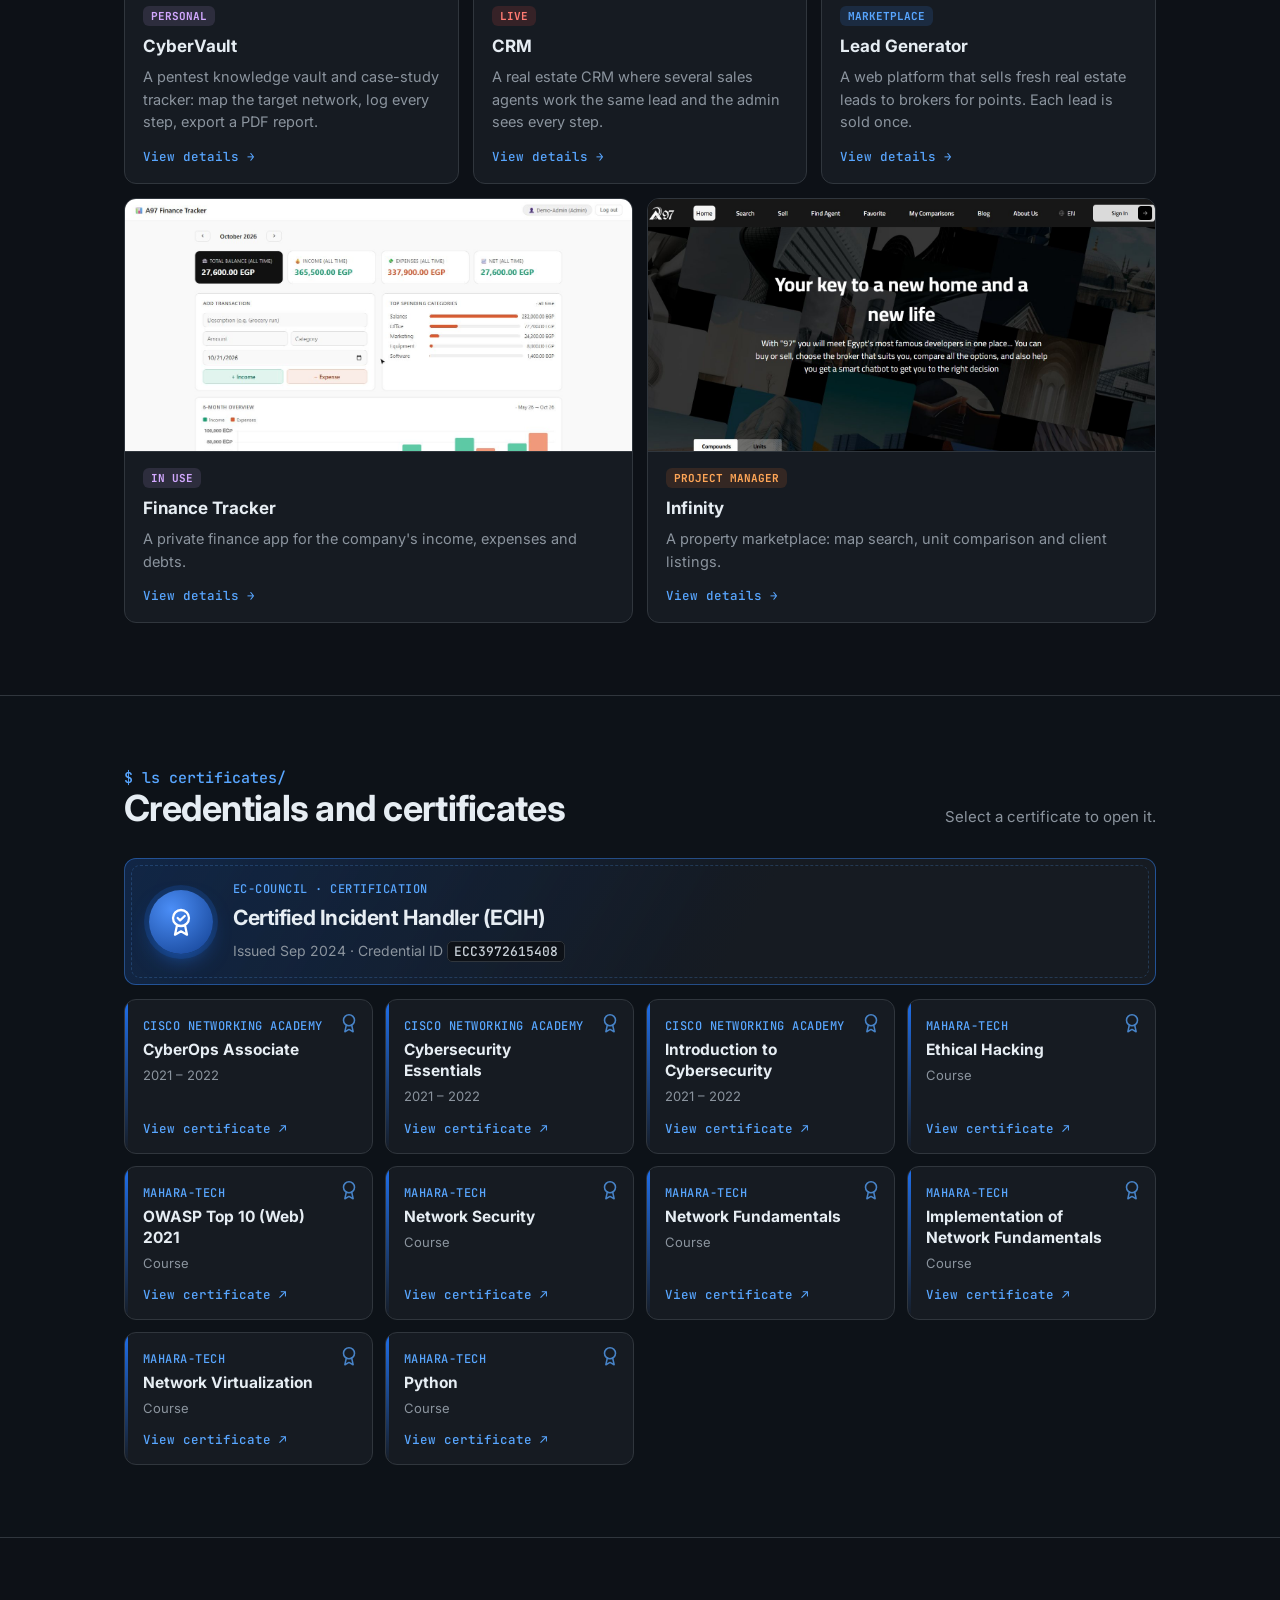
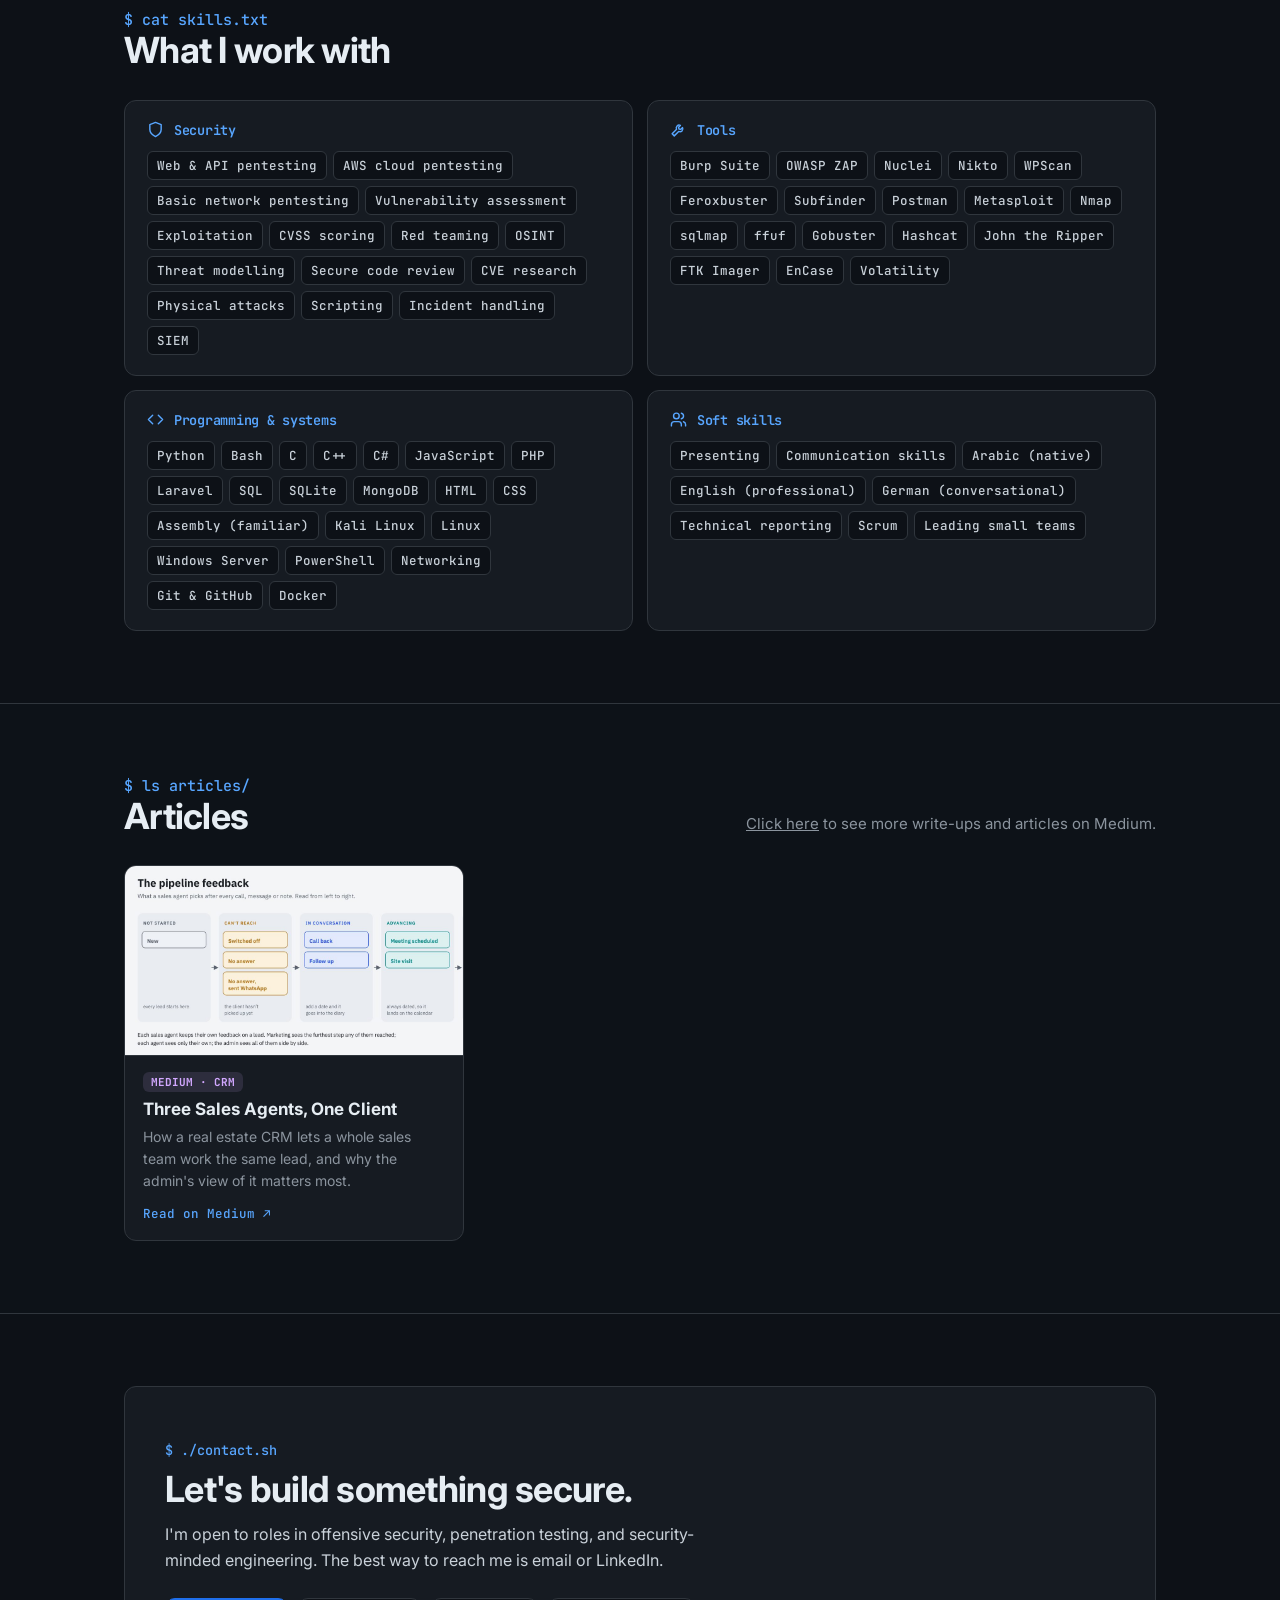
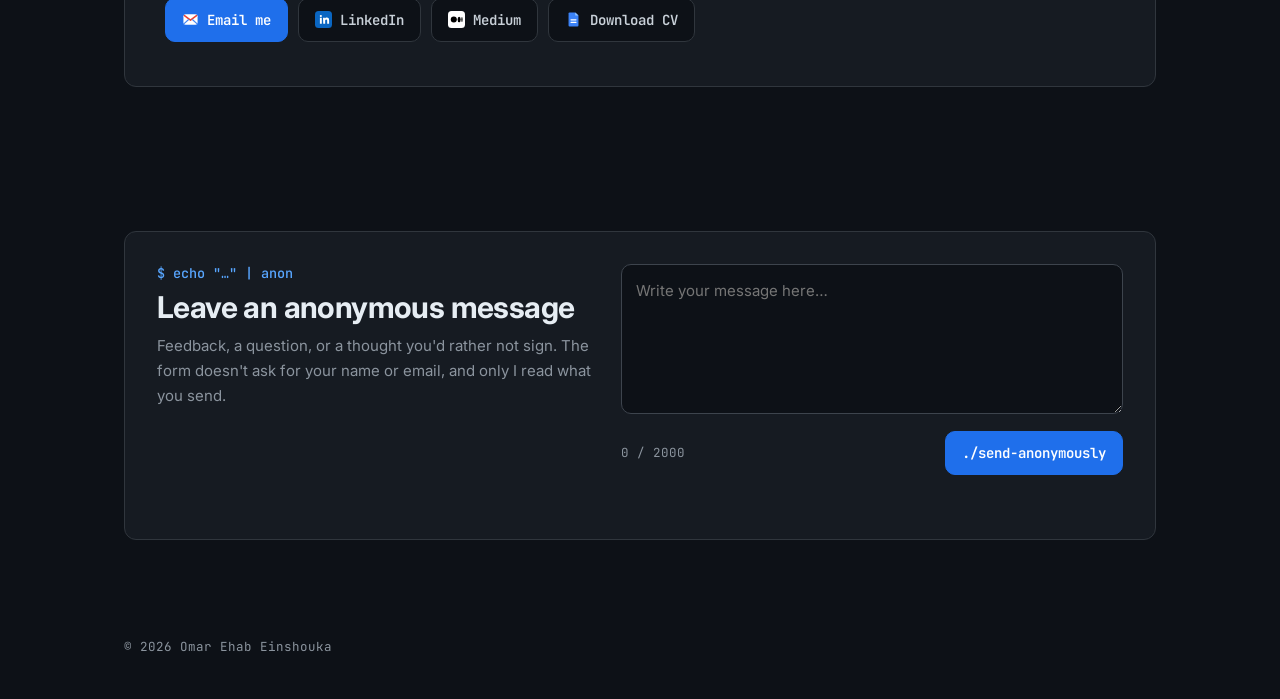
==== commit 15f7f055: "Hero: ./articles button that jumps to the Articles section Co-Authored-By: Claude Opus 5.5 <noreply@" ====
--- a/index.html
+++ b/index.html
@@ -60,6 +60,7 @@
           <svg viewBox="0 0 24 24" fill="none" stroke="currentColor" stroke-width="2" stroke-linecap="round" stroke-linejoin="round"><path d="M5 12h14M13 6l6 6-6 6"/></svg></a>
         <a class="btn" href="assets/Omar_Einshouka_CV.pdf" download>cv.pdf</a>
         <a class="btn" href="#contact">./contact</a>
+        <a class="btn" href="#writing">./articles</a>
       </div>
       <div class="socials" id="socials"></div>
     </div>
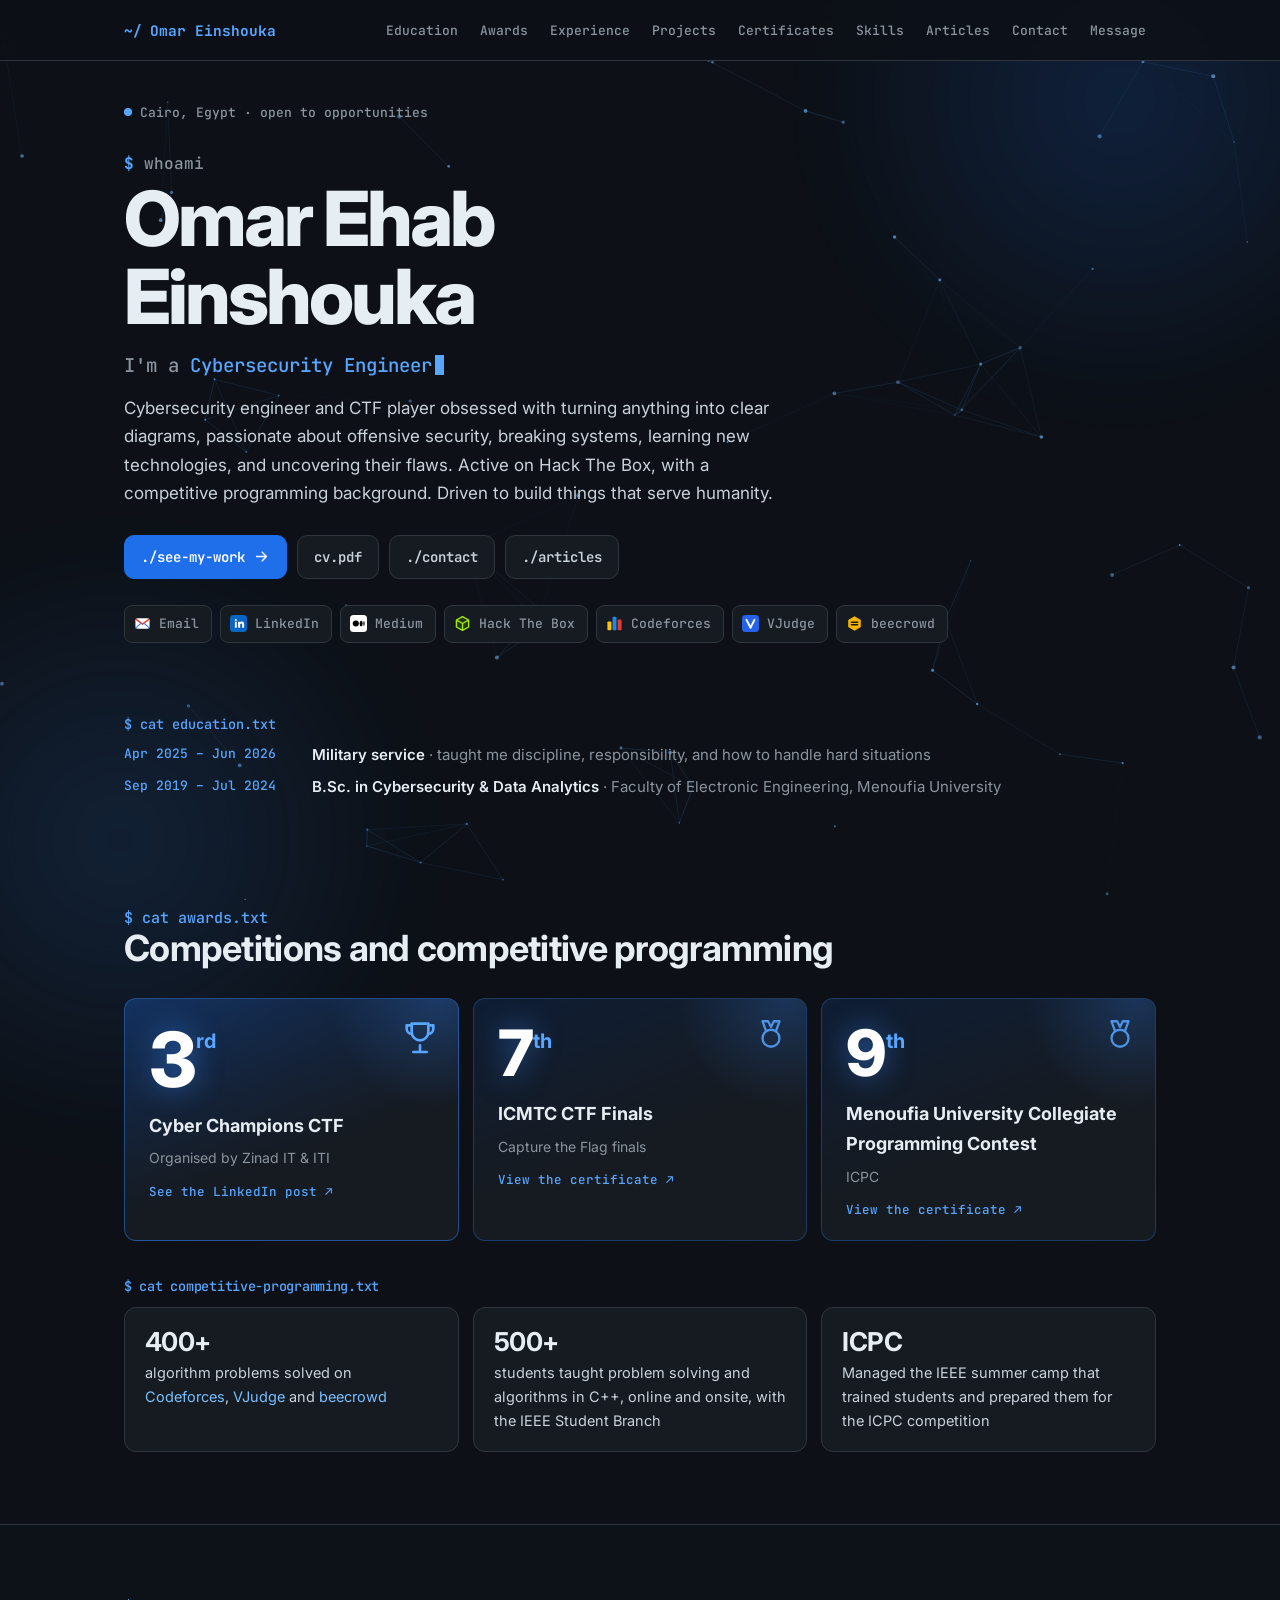
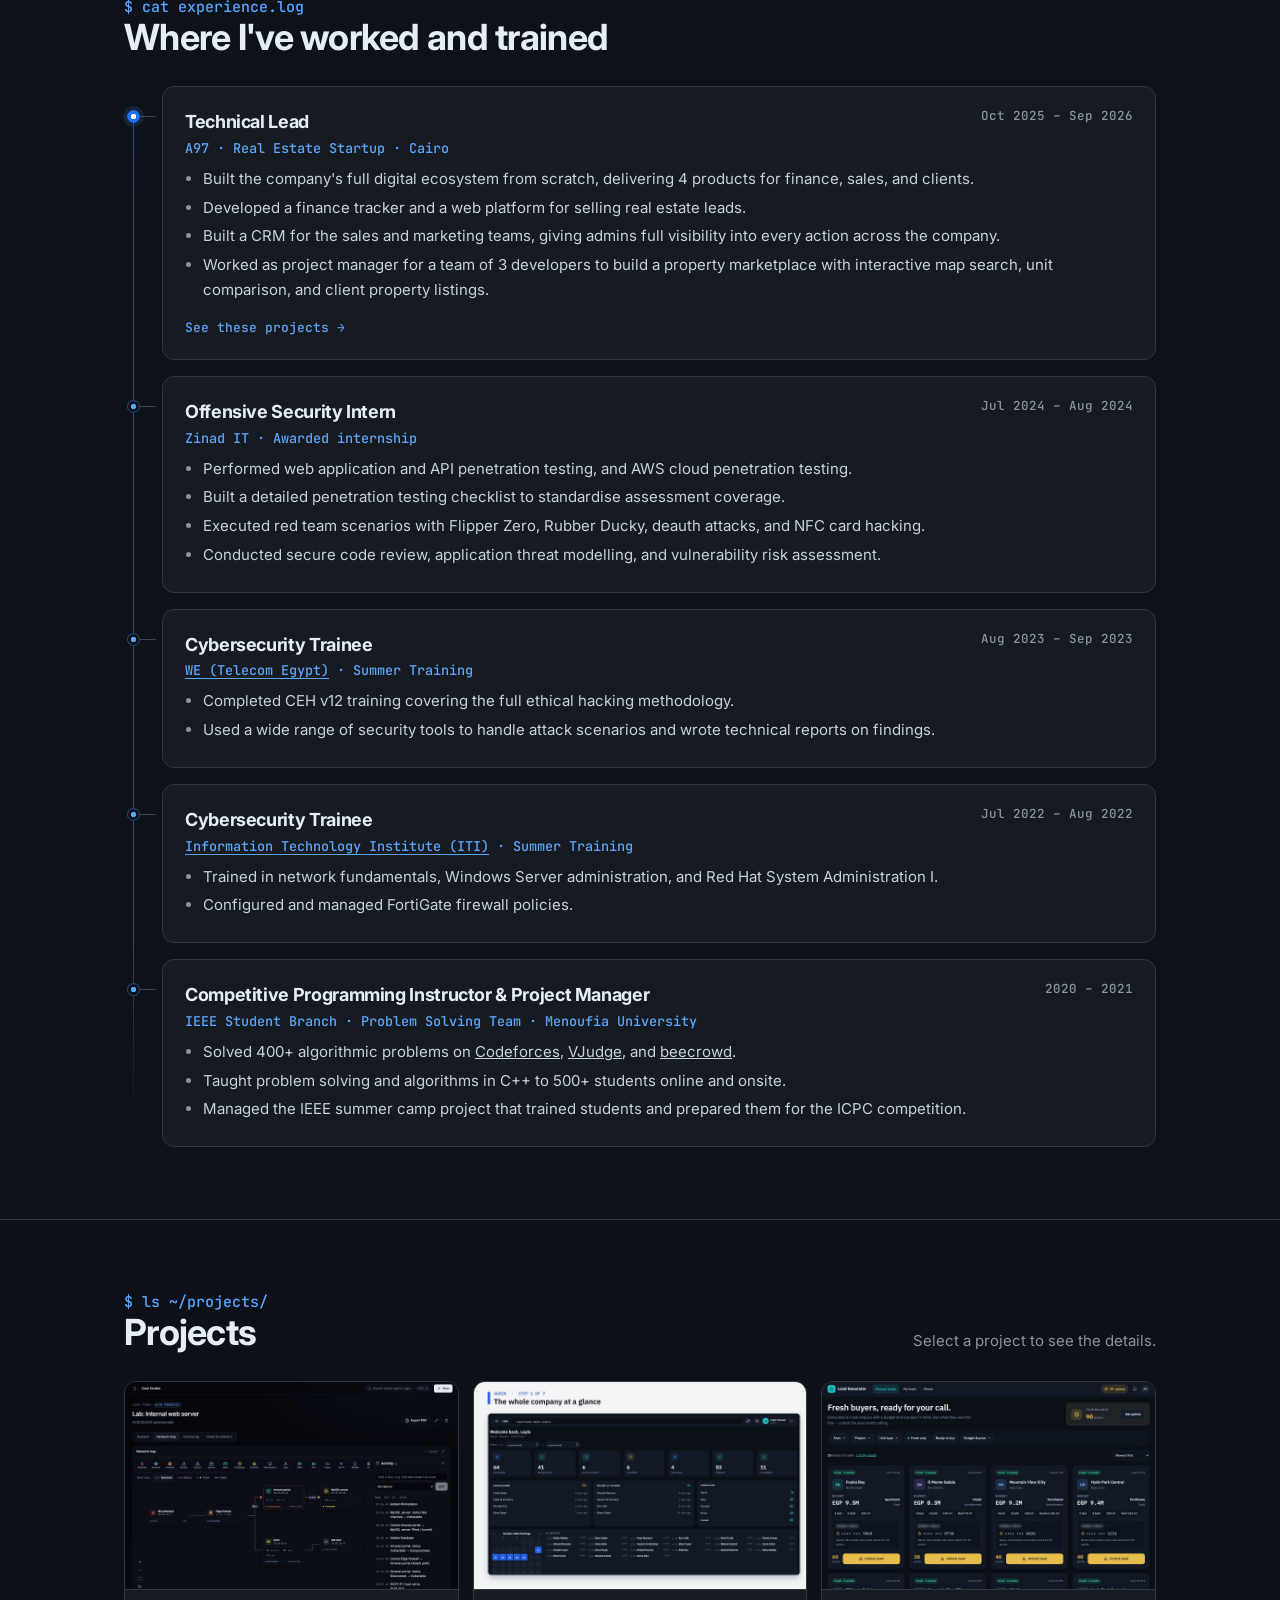
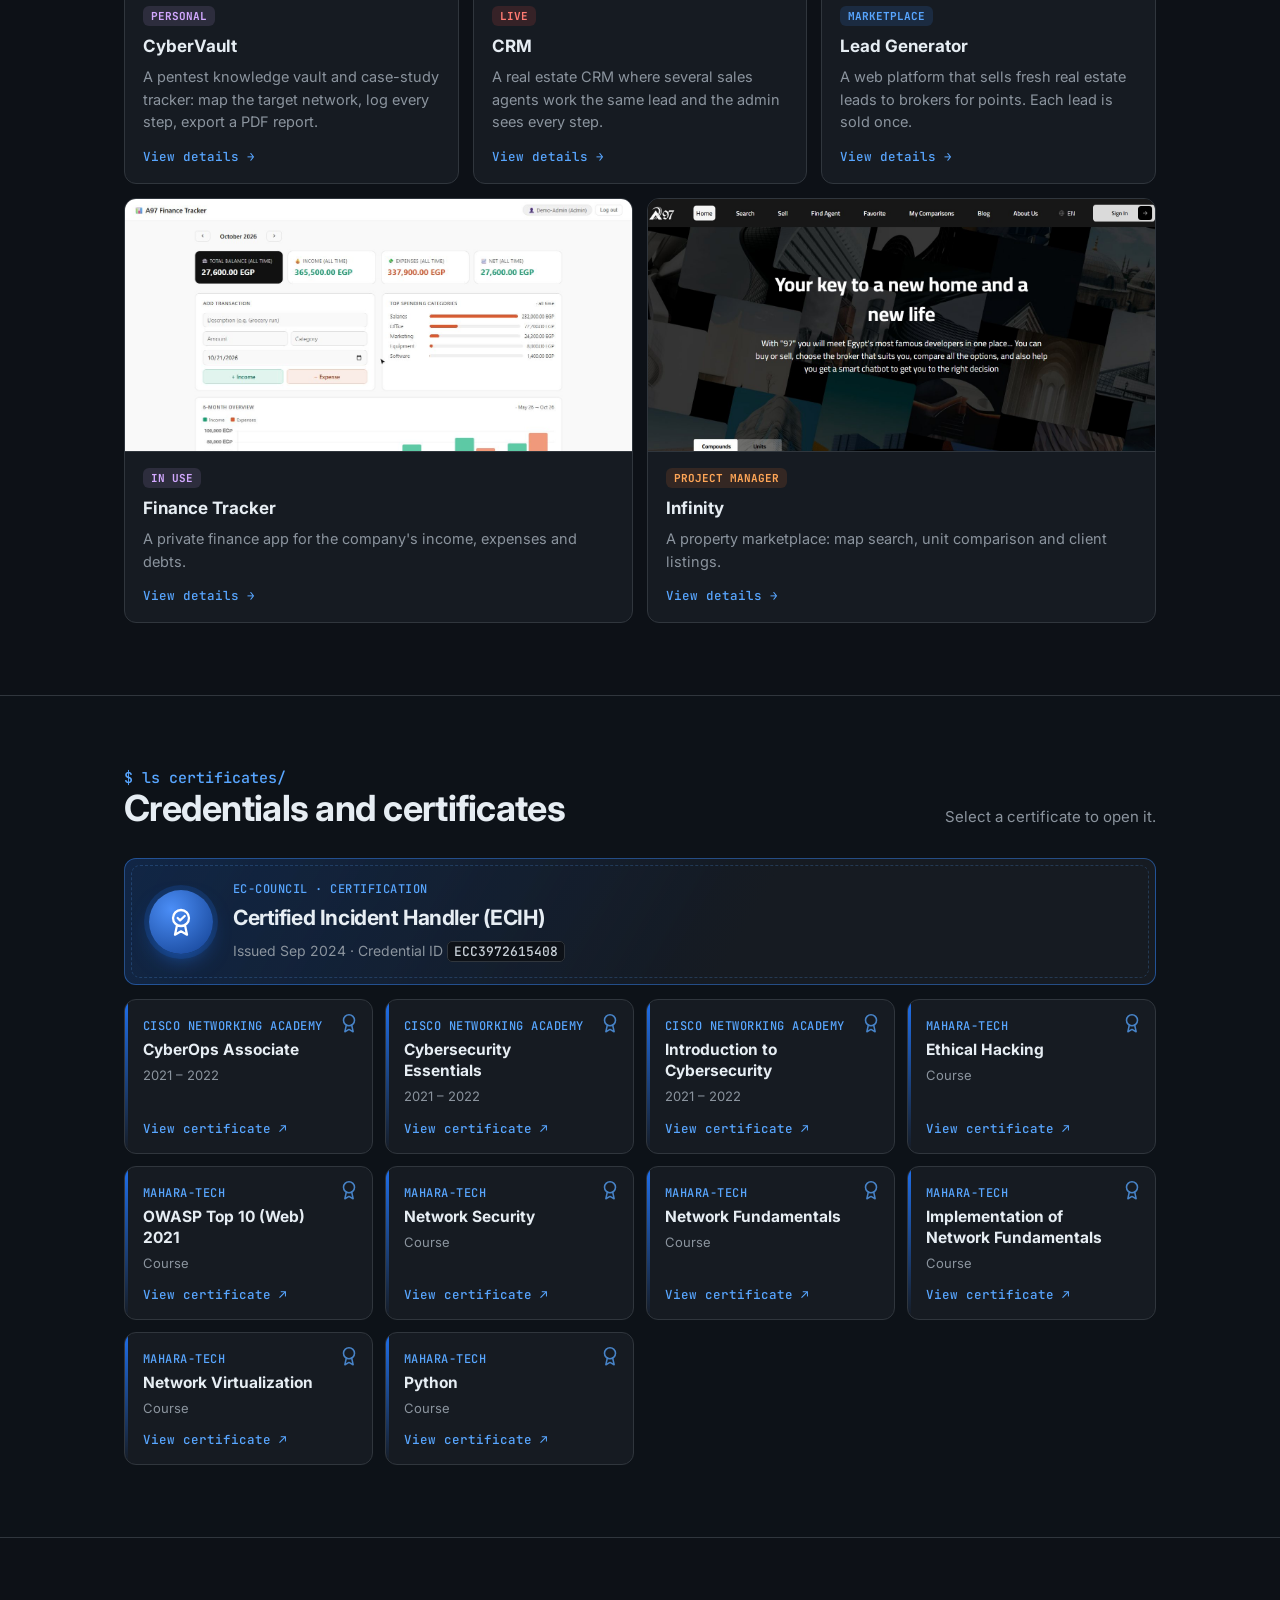
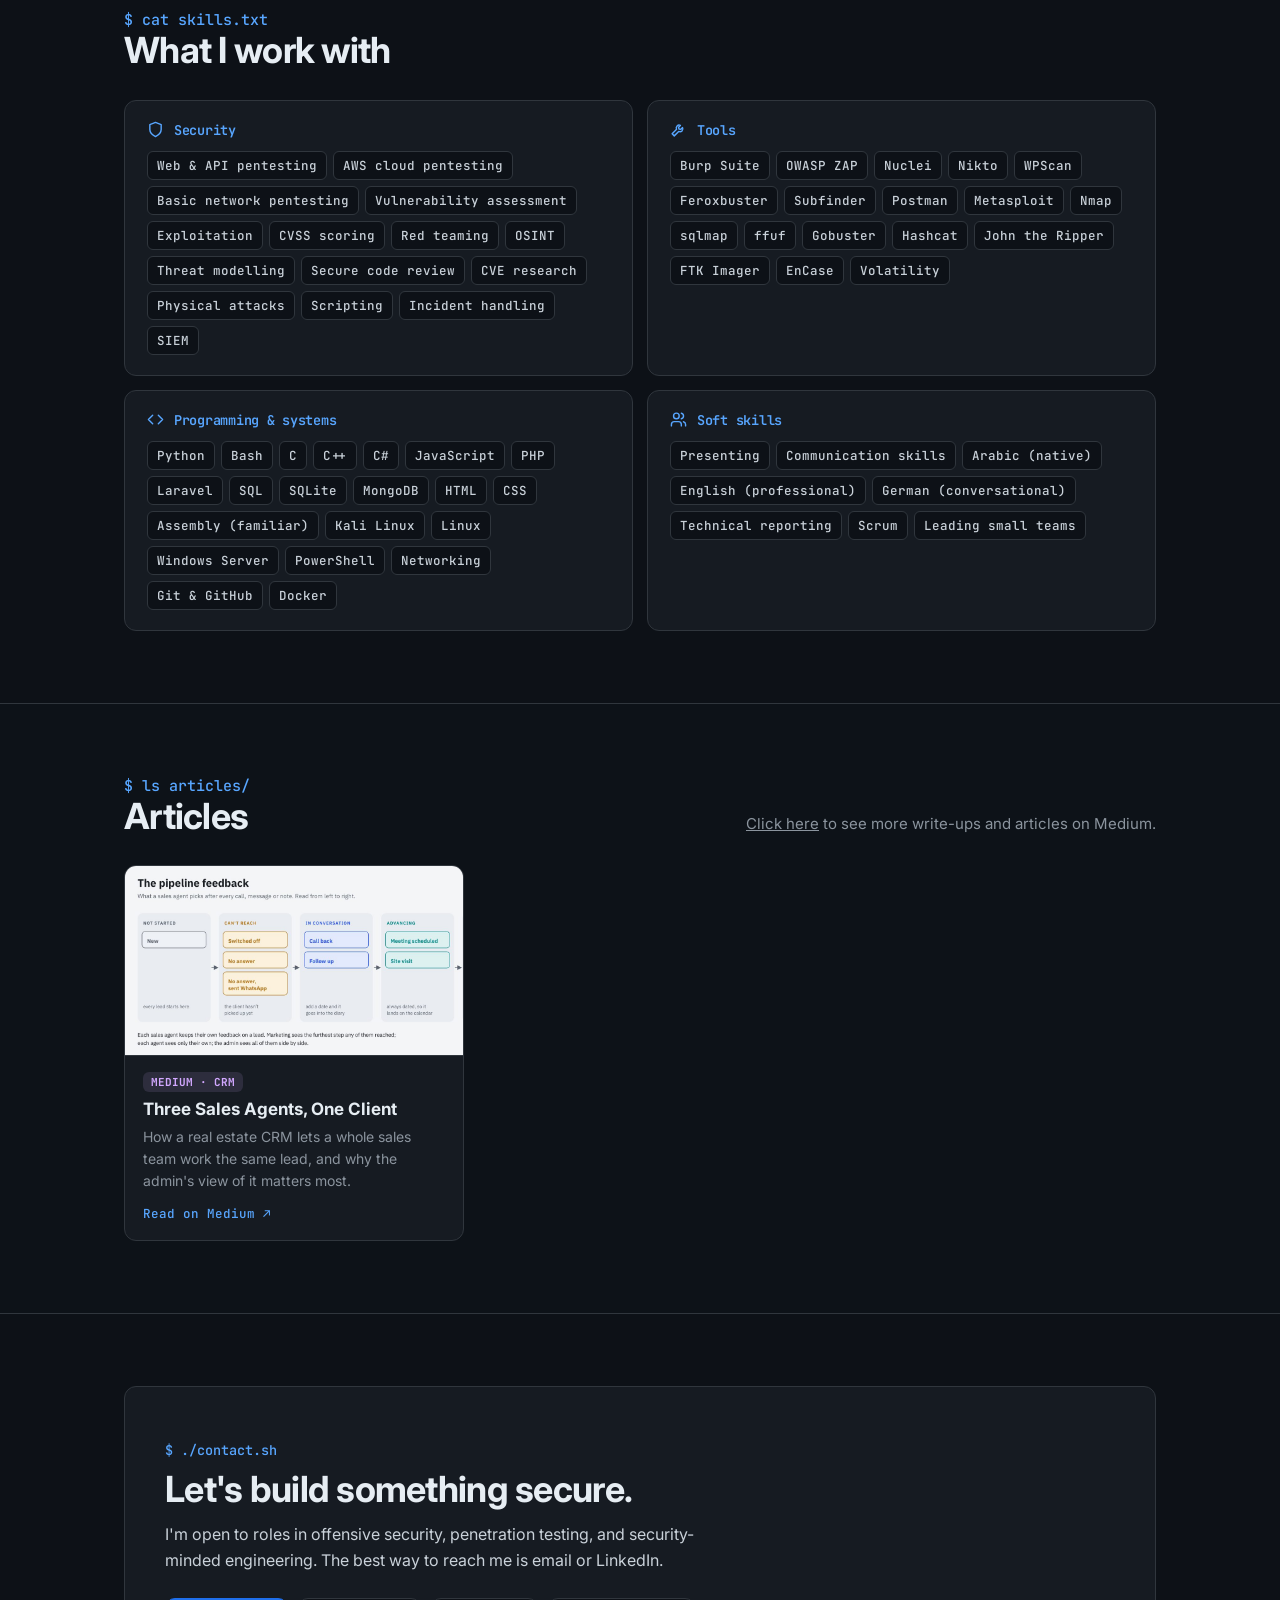
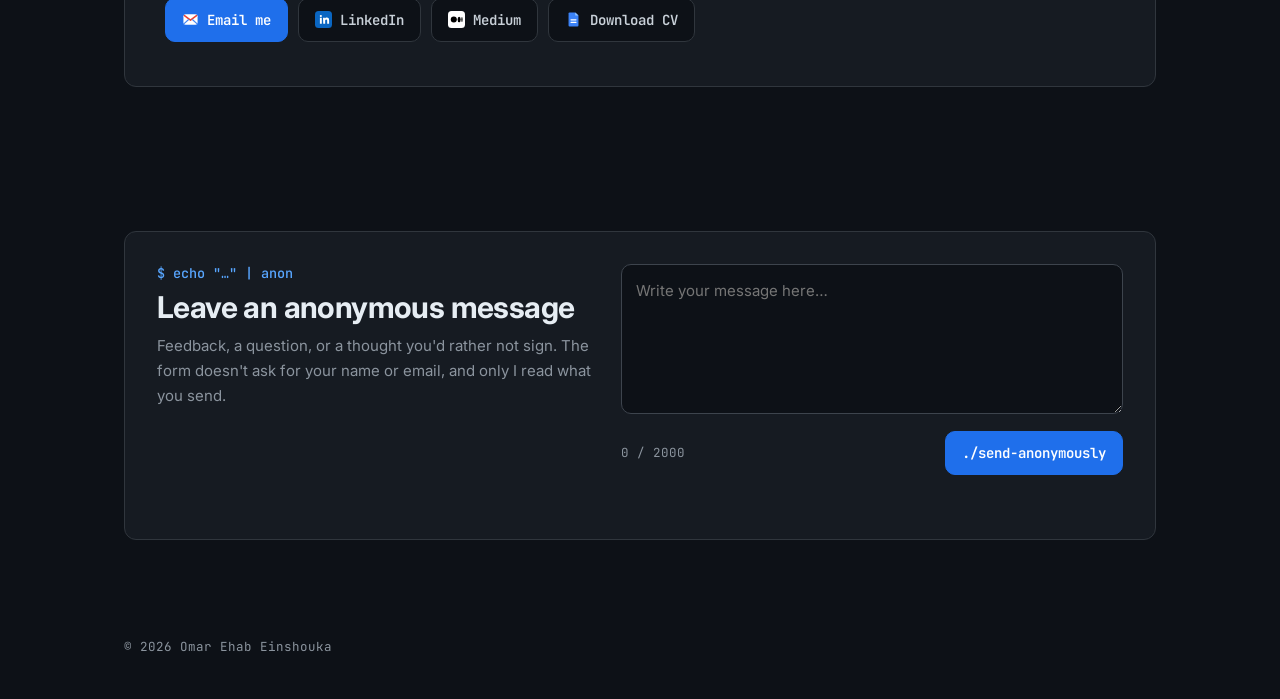
==== commit 04b29dca: "Visitor counter: GoatCounter (no cookies) Co-Authored-By: Claude Opus 5.5 <noreply@anthropic.com>" ====
--- a/index.html
+++ b/index.html
@@ -670,5 +670,6 @@
 document.querySelectorAll('.project .media img, .article img').forEach(img => img.onclick = () => { lb.querySelector('img').src = img.src; lb.classList.add('open'); });
 lb.onclick = () => lb.classList.remove('open');
 </script>
+<script data-goatcounter="https://shouka.goatcounter.com/count" async src="//gc.zgo.at/count.js"></script>
 </body>
 </html>
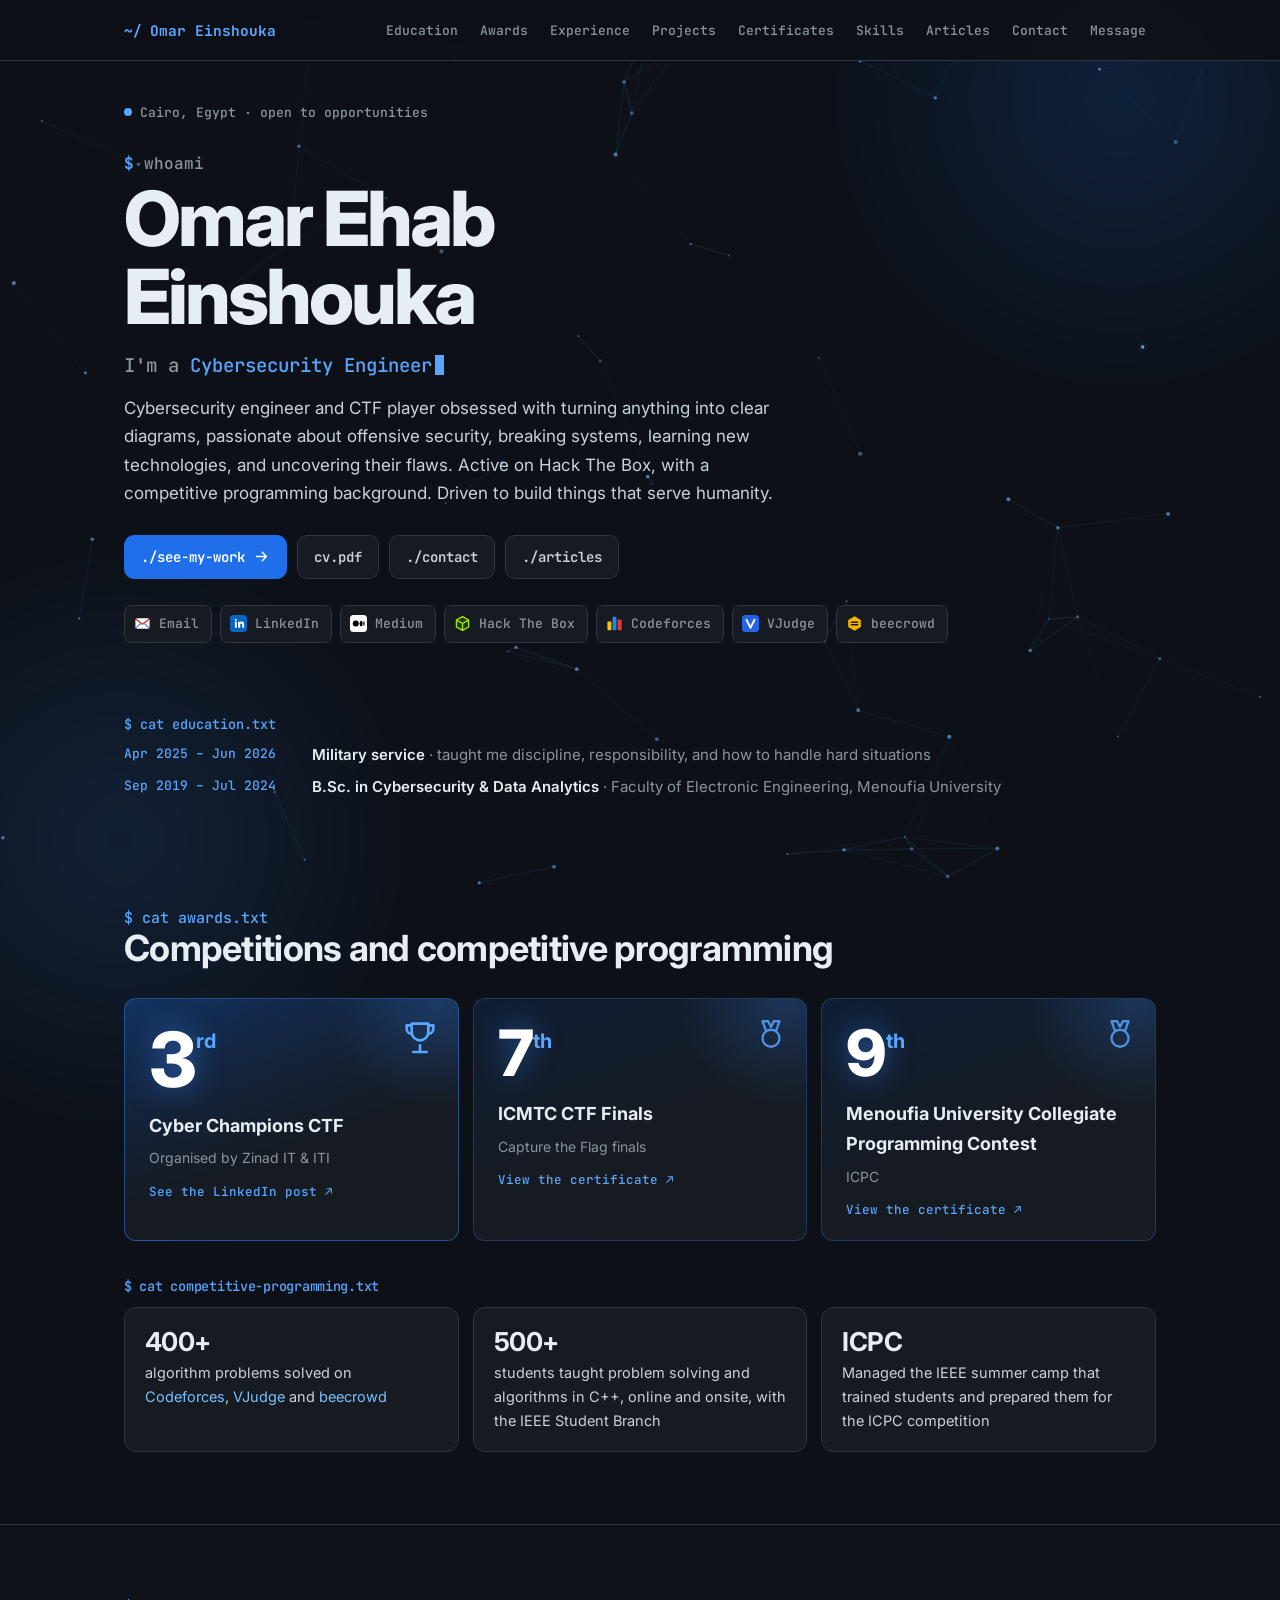
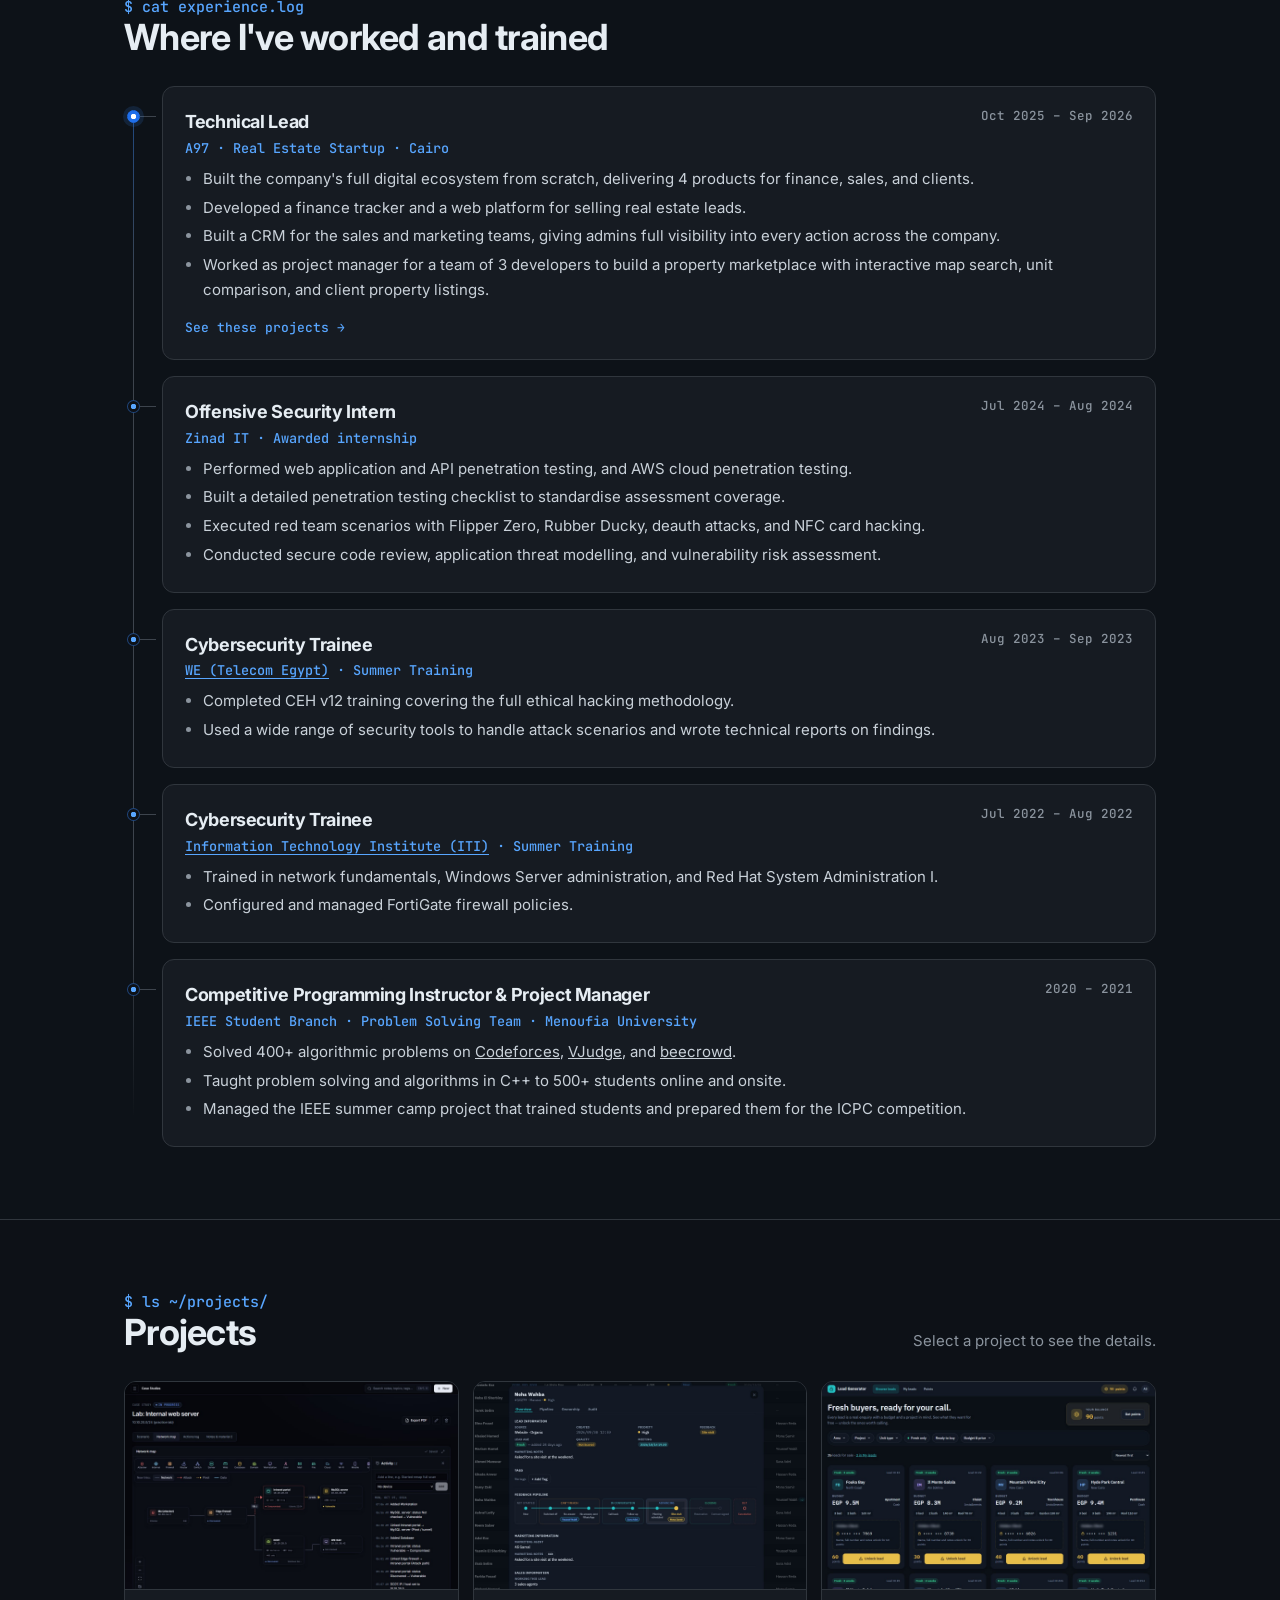
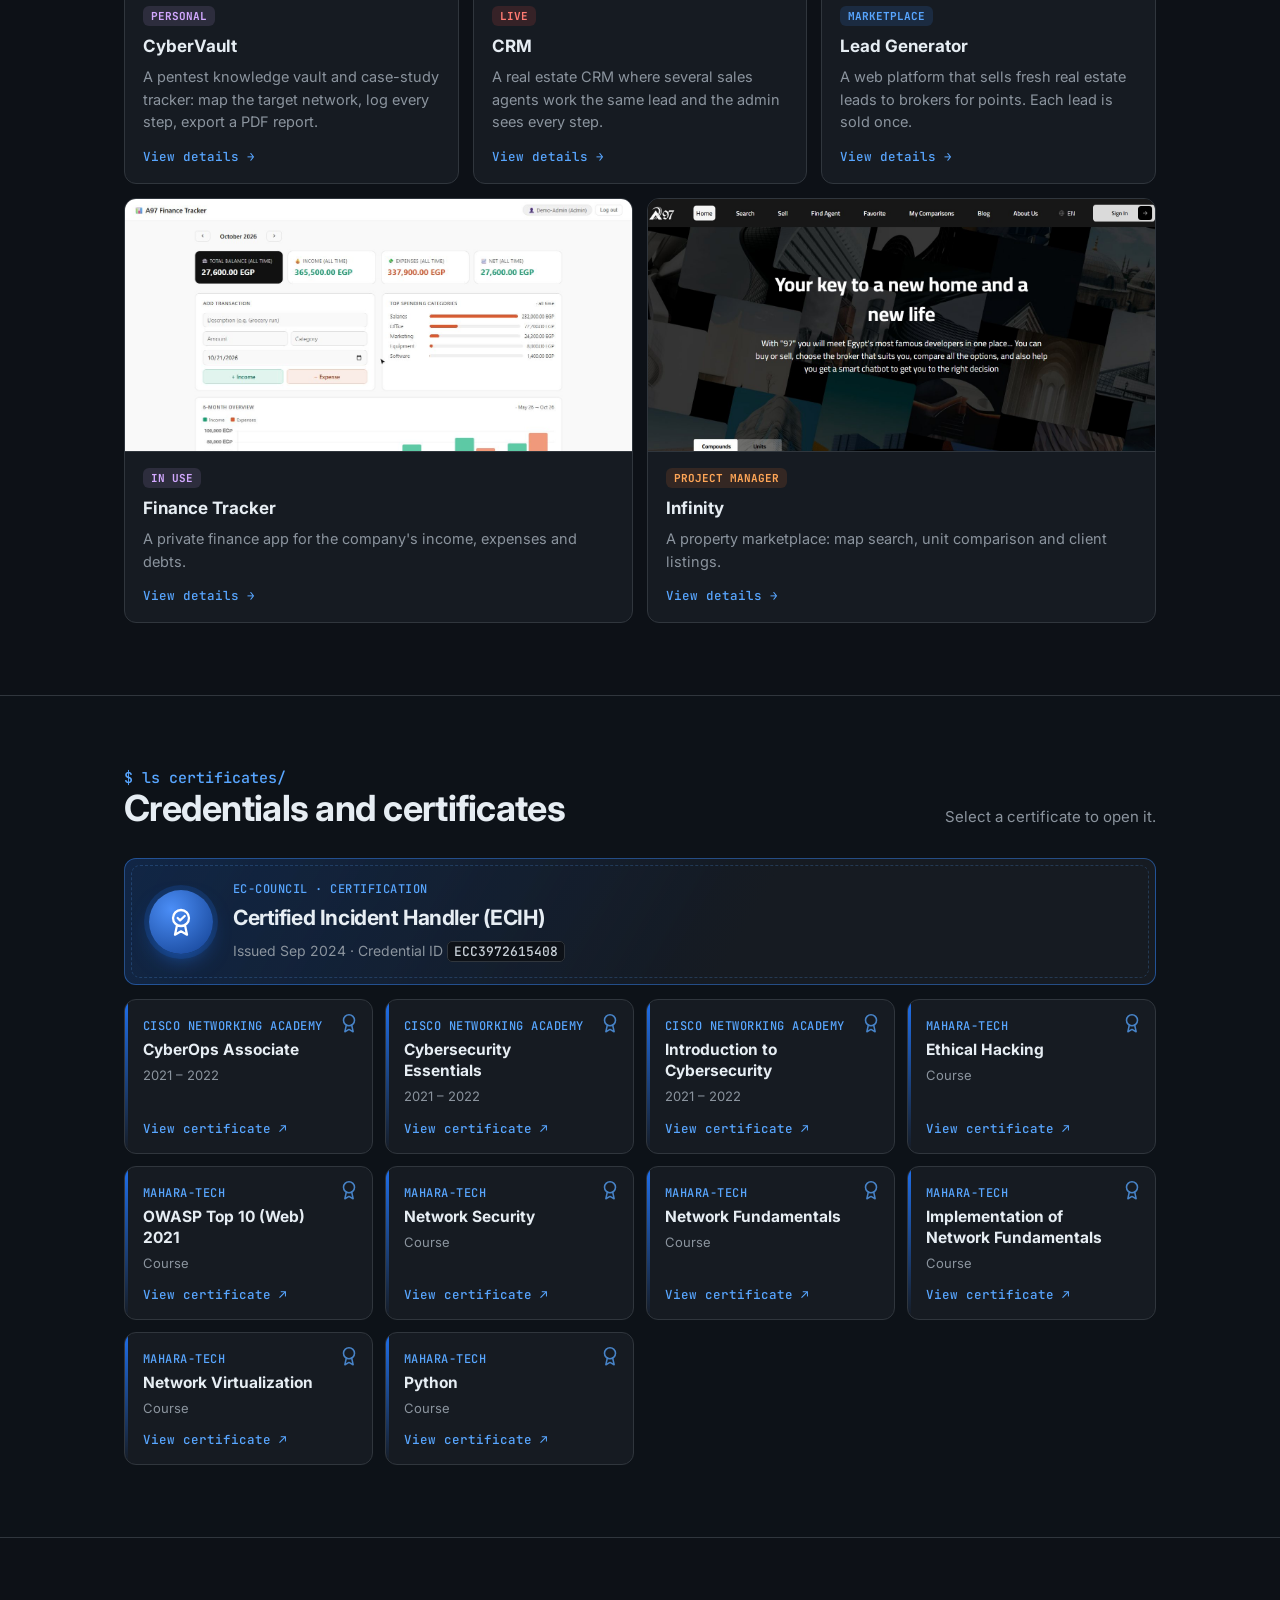
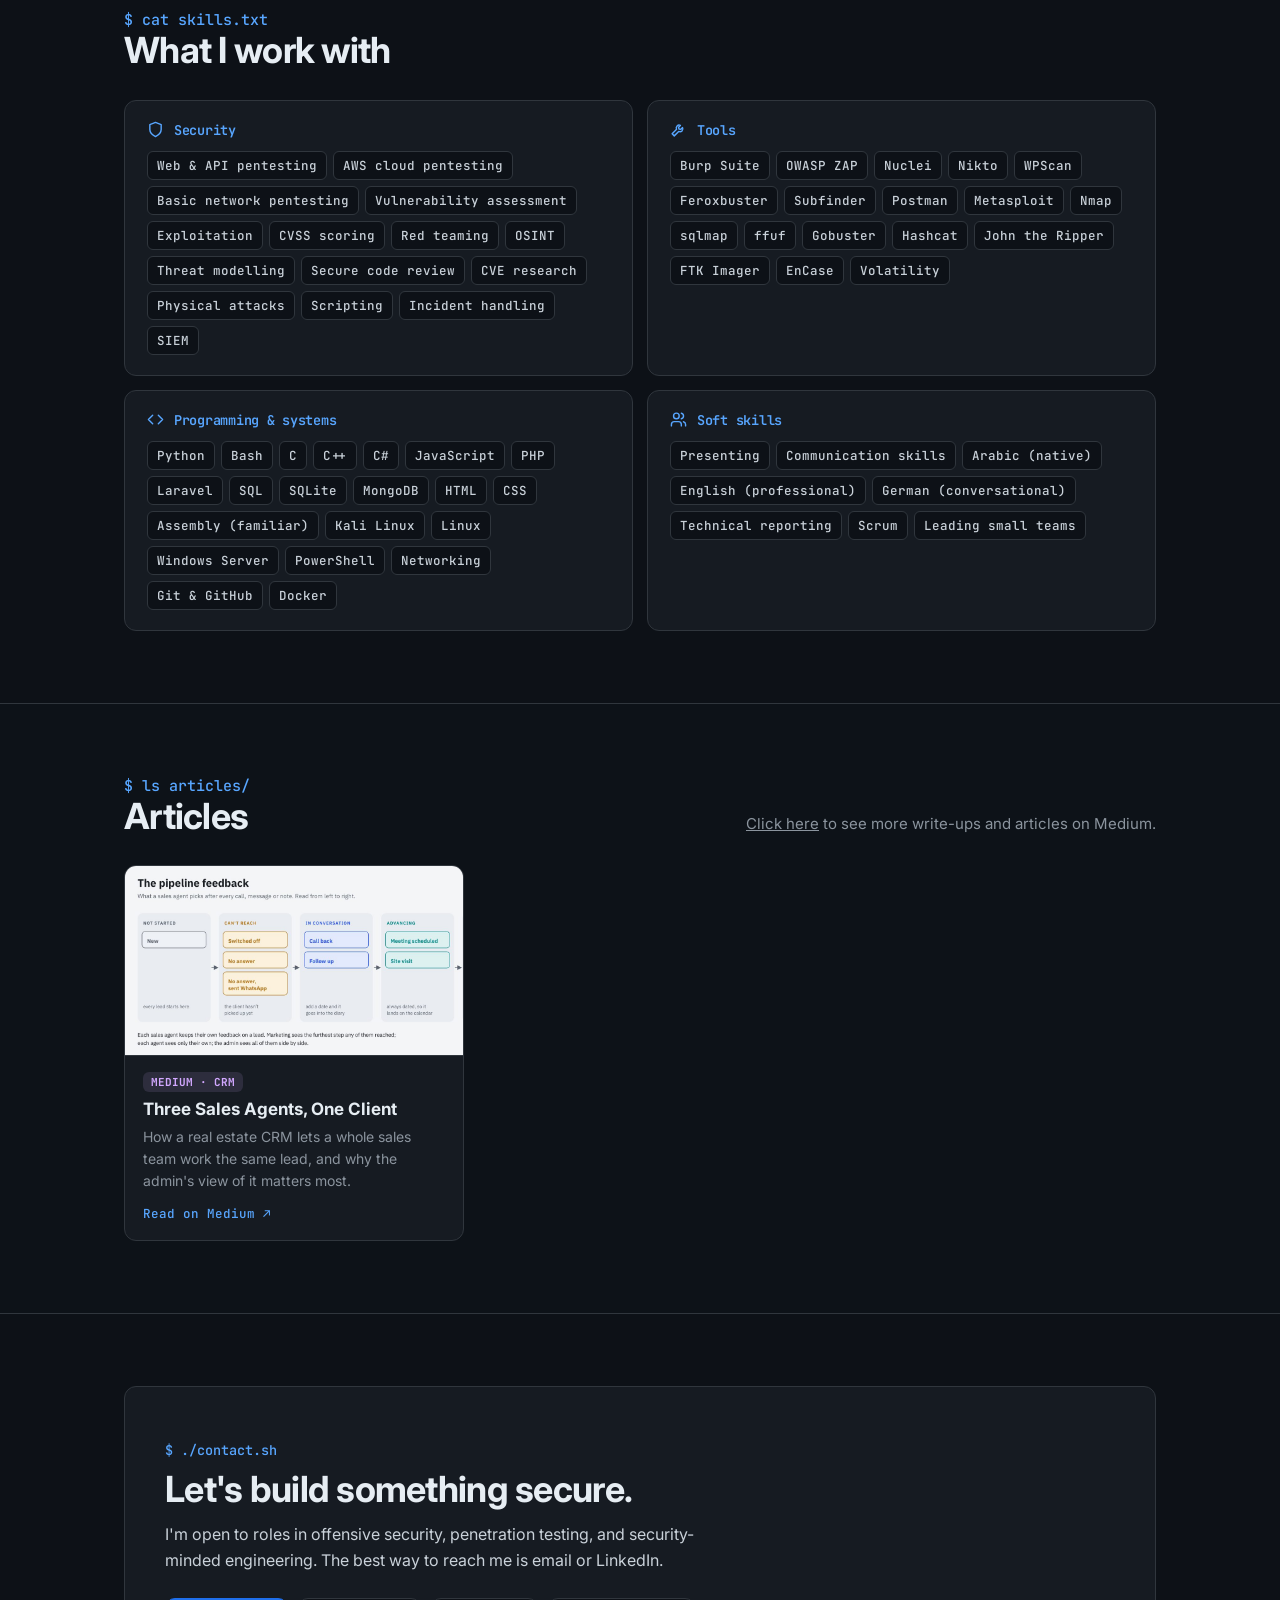
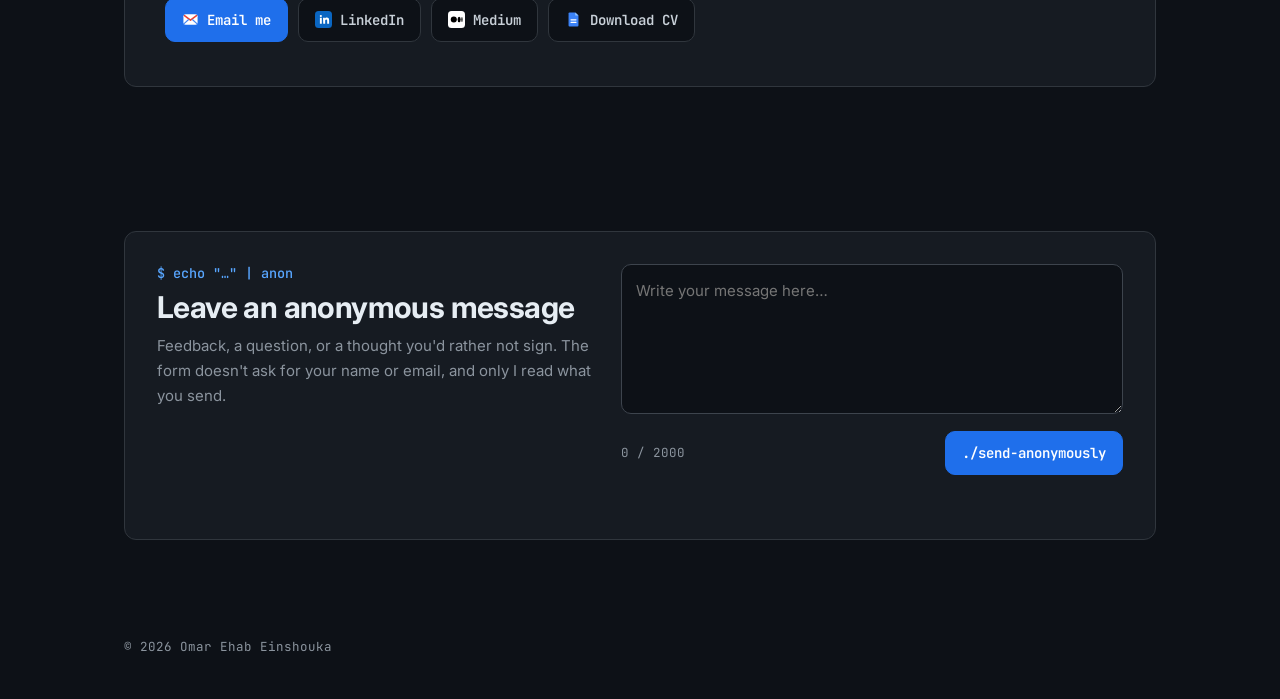
==== commit fece0e4f: "CRM card: a lead open over the leads table, three sales agents on its pipeline Co-Authored-By: Claud" ====
--- a/index.html
+++ b/index.html
@@ -162,7 +162,7 @@
         <span class="pmeta"><span class="tagx info">PERSONAL</span><b>CyberVault</b><span class="pdesc">A pentest knowledge vault and case-study tracker: map the target network, log every step, export a PDF report.</span><span class="go">View details →</span></span>
       </button>
       <button class="pcard reveal" type="button" data-open="pd-crm">
-        <span class="pimg"><img src="assets/10-admin-1-dashboard.jpg" alt="The CRM admin dashboard" loading="lazy"></span>
+        <span class="pimg"><img src="assets/crm/crm-card.jpg" alt="A lead open over the leads table, with three sales agents at different steps of its pipeline" loading="lazy"></span>
         <span class="pmeta"><span class="tagx crit">LIVE</span><b>CRM</b><span class="pdesc">A real estate CRM where several sales agents work the same lead and the admin sees every step.</span><span class="go">View details →</span></span>
       </button>
       <button class="pcard reveal" type="button" data-open="pd-leads">
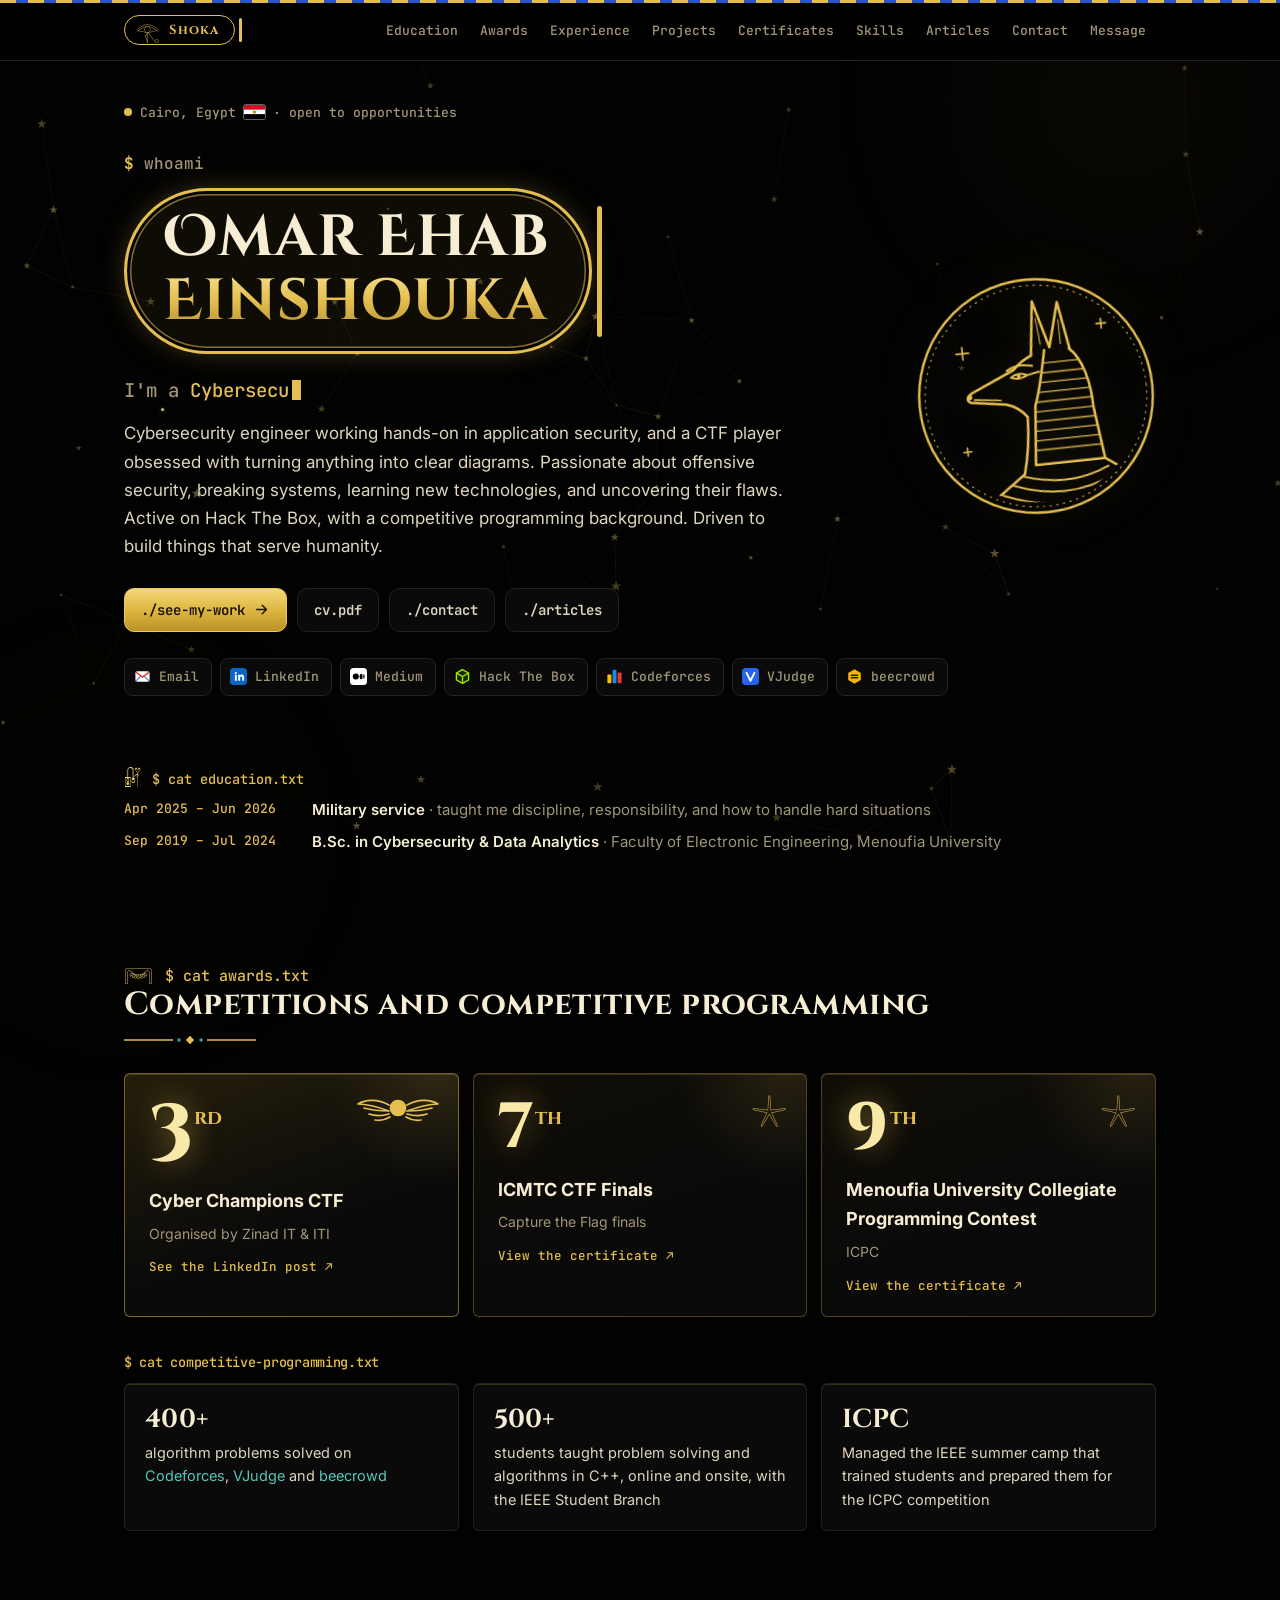
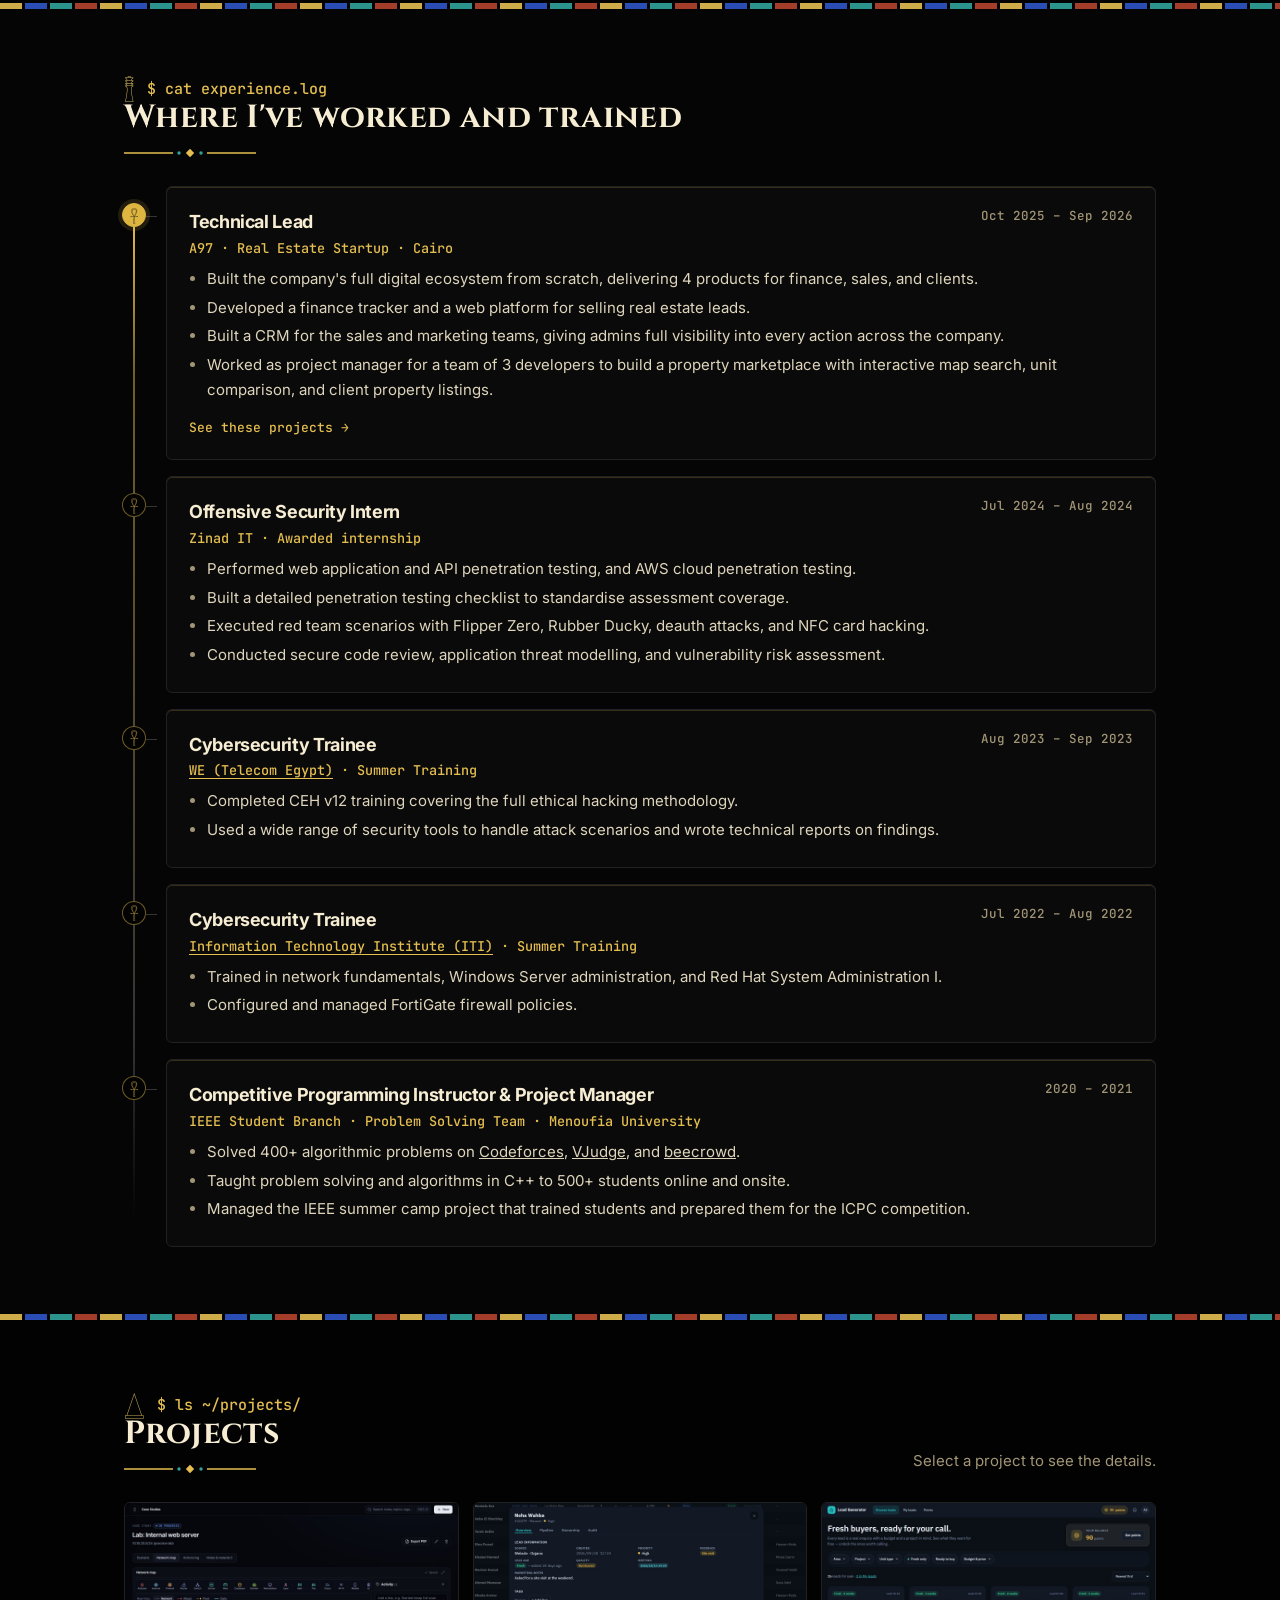
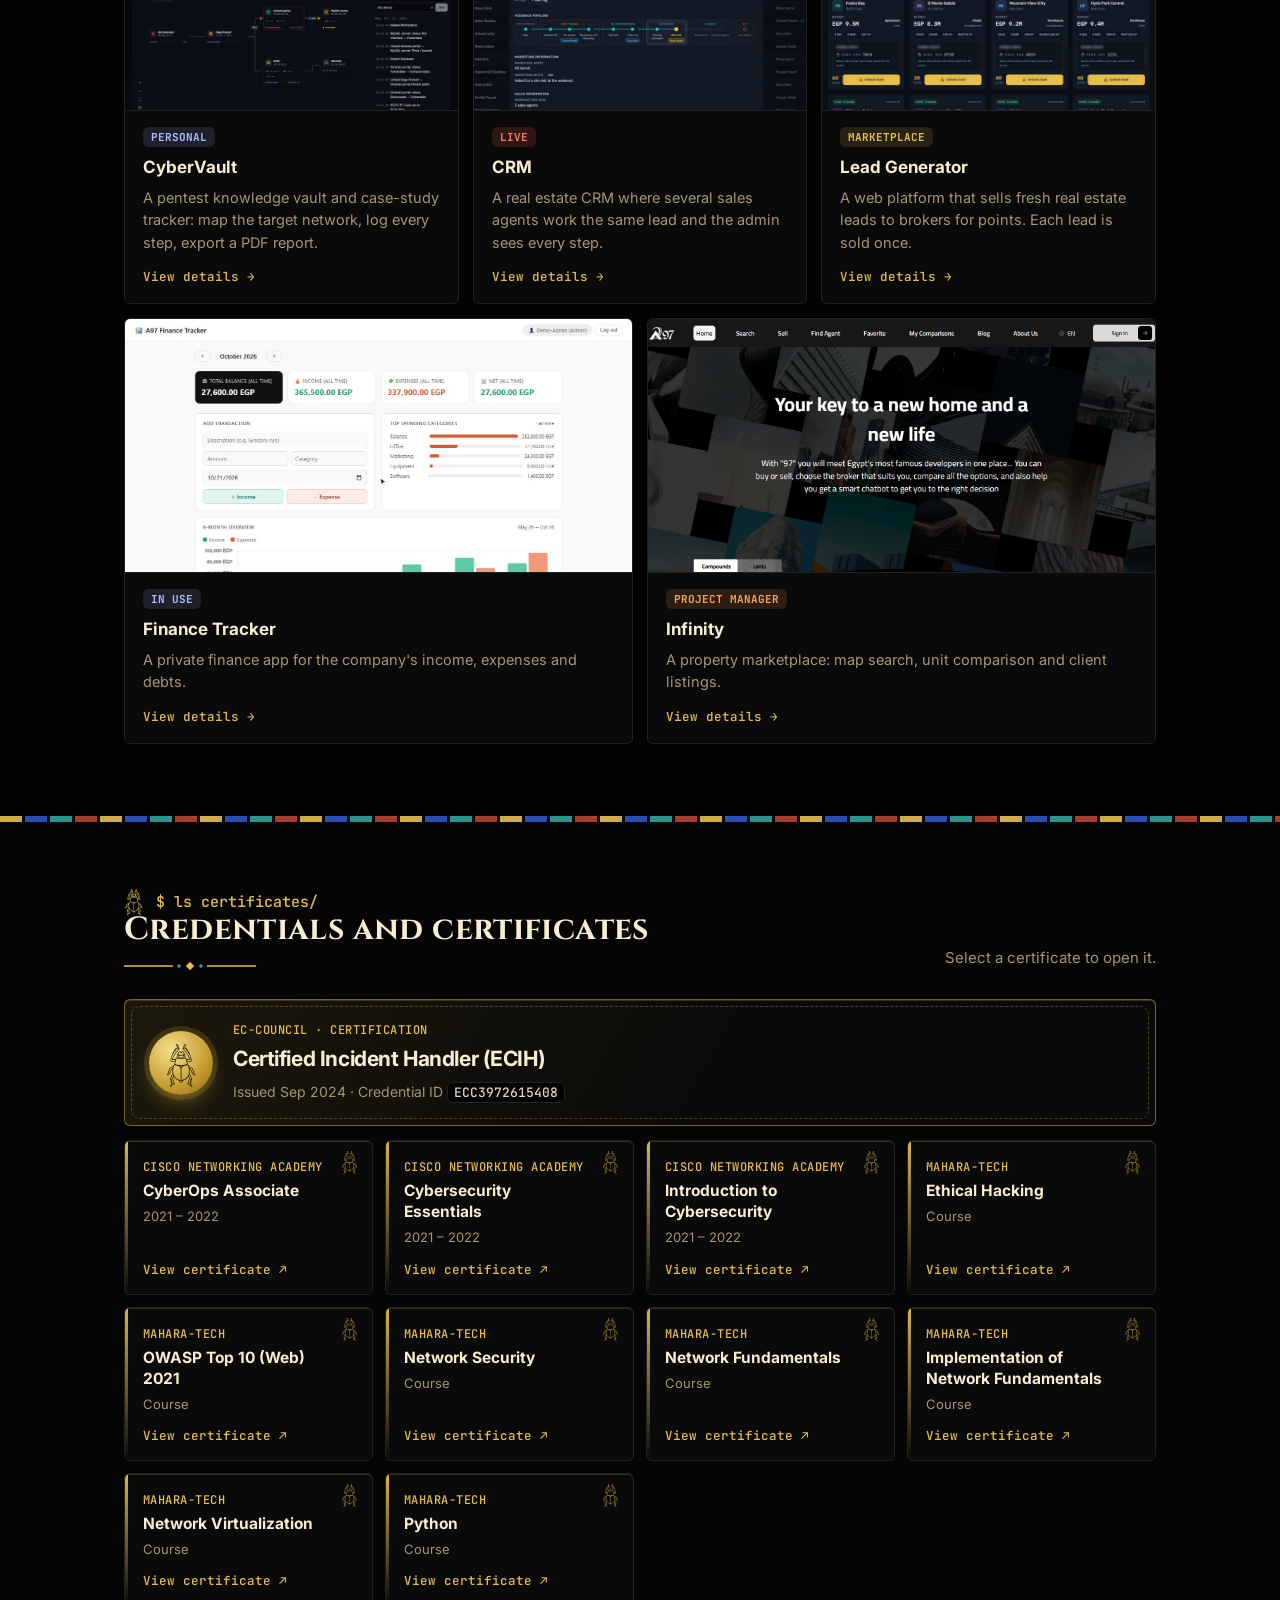
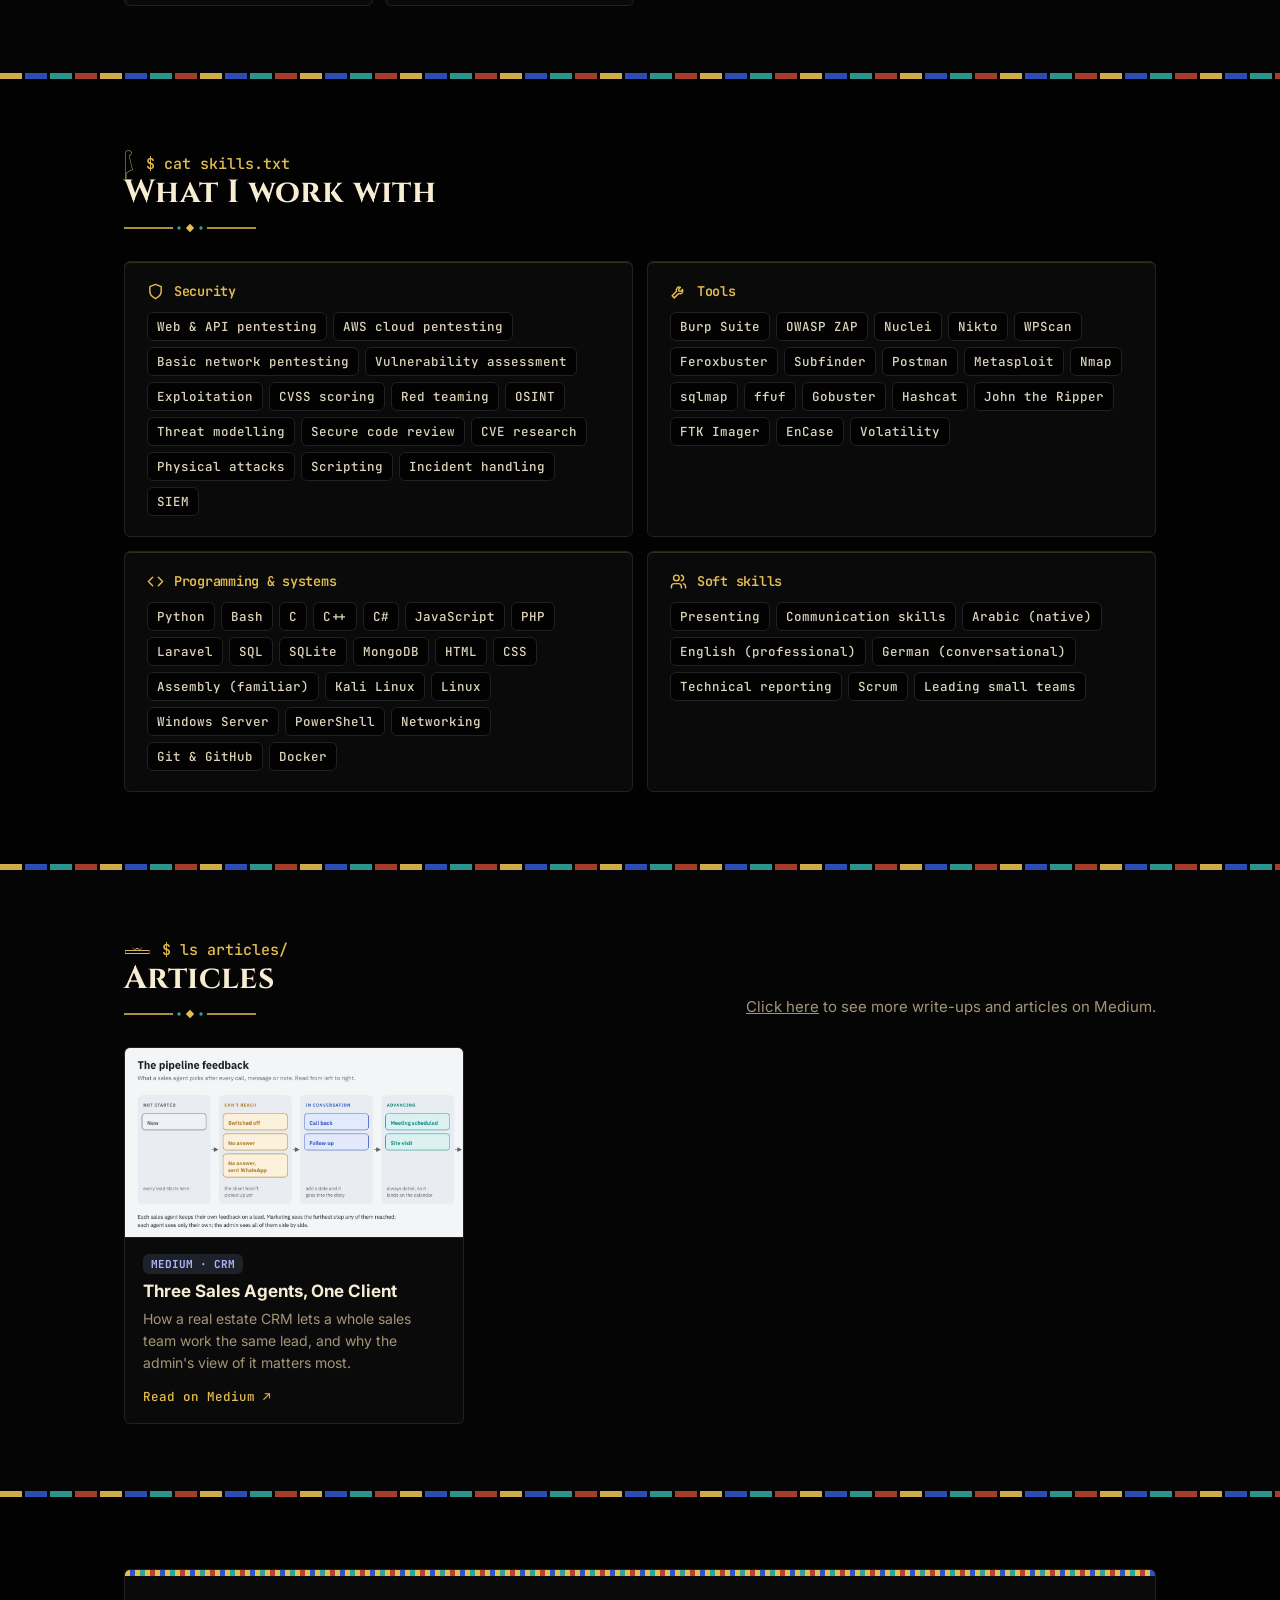
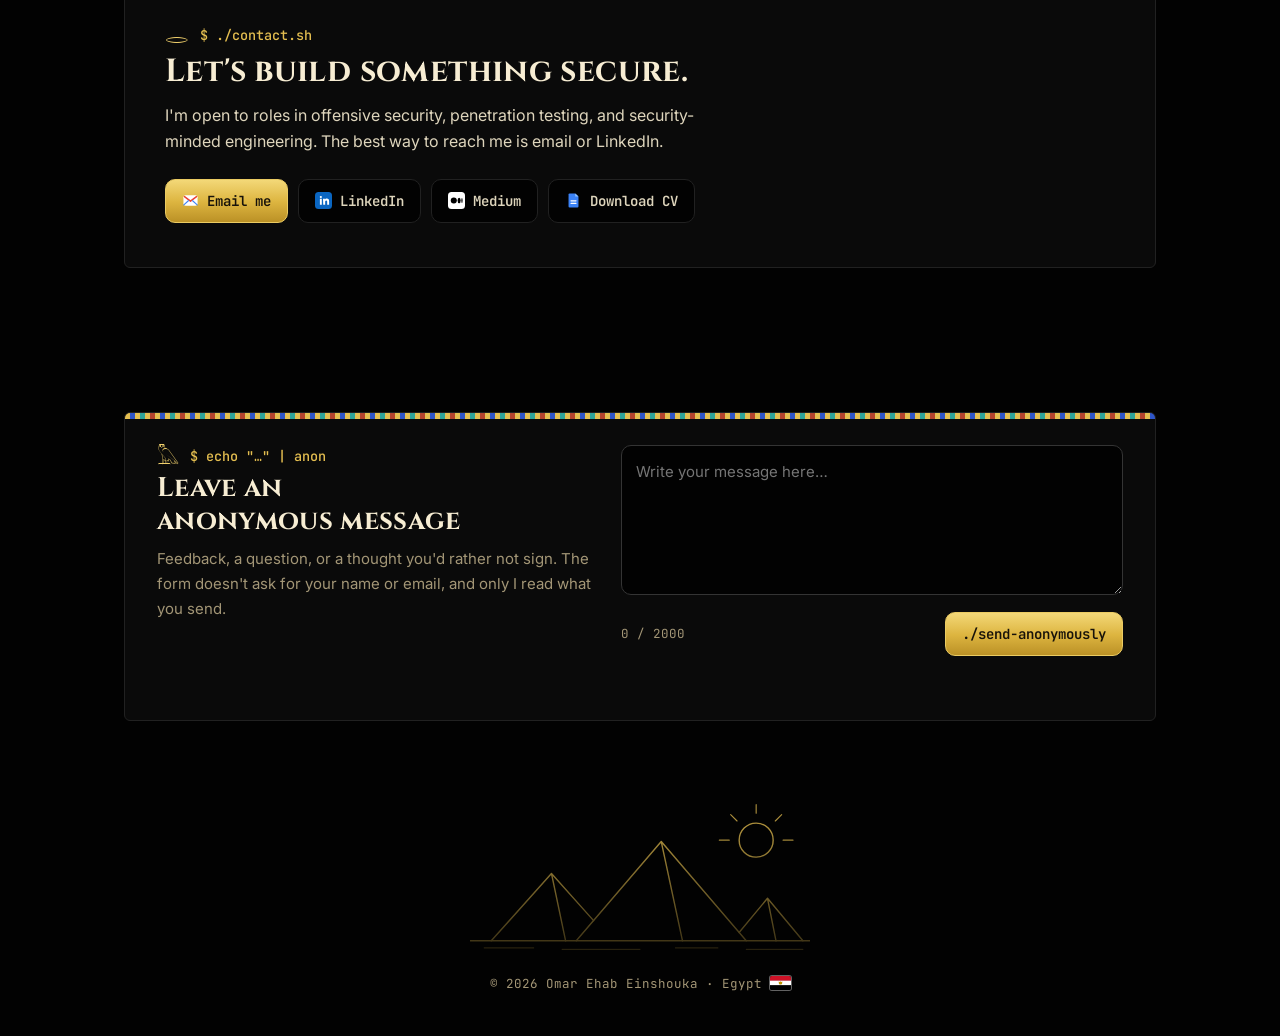
==== commit 18cceef4: "Theme: ancient Egyptian, gold on black Gold-on-black pharaonic theme layered over v3.css in assets/e" ====
--- a/index.html
+++ b/index.html
@@ -15,12 +15,14 @@
 <meta property="og:image:alt" content="The landing page of Omar Ehab Einshouka's portfolio">
 <meta name="twitter:card" content="summary_large_image">
 <meta name="twitter:image" content="https://omarehab2001.github.io/assets/og-landing.jpg">
-<meta name="theme-color" content="#0D1117">
-<link rel="icon" href="data:image/svg+xml,%3Csvg xmlns='http://www.w3.org/2000/svg' viewBox='0 0 64 64'%3E%3Crect width='64' height='64' rx='14' fill='%230D1117'/%3E%3Ctext x='32' y='42' font-family='monospace' font-size='26' font-weight='700' fill='%231f6feb' text-anchor='middle'%3EOE%3C/text%3E%3C/svg%3E">
+<meta name="theme-color" content="#020202">
+<link rel="icon" href="data:image/svg+xml,%3Csvg xmlns='http://www.w3.org/2000/svg' viewBox='0 0 64 64'%3E%3Crect width='64' height='64' rx='14' fill='%23020202'/%3E%3Cg fill='none' stroke='%23D9B544' stroke-width='4' stroke-linecap='round' stroke-linejoin='round'%3E%3Cpath d='M9 19Q30 7 56 19'/%3E%3Cpath d='M9 31Q30 16 52 29Q30 42 9 31z'/%3E%3Cpath d='M52 29l8-2'/%3E%3Cpath d='M27 40l-2 16'/%3E%3Cpath d='M36 39q5 15 18 10'/%3E%3C/g%3E%3Ccircle cx='30' cy='29.5' r='6' fill='%23D9B544'/%3E%3C/svg%3E">
 <link rel="preconnect" href="https://fonts.googleapis.com">
 <link rel="preconnect" href="https://fonts.gstatic.com" crossorigin>
-<link href="https://fonts.googleapis.com/css2?family=Inter:wght@400;500;600;700;800&family=JetBrains+Mono:wght@400;500;600;700&display=swap" rel="stylesheet">
+<link href="https://fonts.googleapis.com/css2?family=Inter:wght@400;500;600;700;800&family=JetBrains+Mono:wght@400;500;600;700&family=Cinzel:wght@500;600;700;800&family=Cinzel+Decorative:wght@700&display=swap" rel="stylesheet">
+<link href="https://fonts.googleapis.com/css2?family=Noto+Sans+Egyptian+Hieroglyphs&text=%F0%93%82%80%F0%93%86%A3%F0%93%8B%B9%F0%93%87%BC%F0%93%8F%9E%F0%93%8B%9E%F0%93%8A%BD%F0%93%89%B4%F0%93%86%84%F0%93%8F%9B%F0%93%82%8B%F0%93%85%93%F0%93%87%93%F0%93%8F%8F%F0%93%86%A4%F0%93%8E%9F%F0%93%87%BE%F0%93%8F%99%F0%93%8C%80%F0%93%85%AD%F0%93%87%B3%F0%93%8D%91%F0%93%8B%B4%F0%93%85%83%F0%93%86%97&display=swap" rel="stylesheet">
 <link rel="stylesheet" href="assets/v3.css?v=24">
+<link rel="stylesheet" href="assets/egypt.css?v=8">
 </head>
 <body>
 <canvas id="bgfx" aria-hidden="true"></canvas><div class="bg-glow a" aria-hidden="true"></div><div class="bg-glow b" aria-hidden="true"></div>
@@ -28,7 +30,7 @@
 <header class="nav">
   <div class="progress" id="progress" aria-hidden="true"></div>
   <div class="wrap">
-    <a class="brand" href="#top"><span class="dot">OE</span>Omar Einshouka</a>
+    <a class="brand" href="#top" aria-label="Shoka, back to top"><span class="dot">OE</span>Shoka</a>
     <nav id="menu">
       <a href="#education">Education</a>
       <a href="#awards">Awards</a>
@@ -50,11 +52,11 @@
 <section class="hero">
   <div class="wrap">
     <div>
-      <span class="eyebrow"><i></i>Cairo, Egypt · open to opportunities</span>
+      <span class="eyebrow"><i></i>Cairo, Egypt <span class="flag-eg" role="img" aria-label="Flag of Egypt"></span> · open to opportunities</span>
       <p class="whoami"><b>$</b> whoami</p>
       <h1>Omar Ehab<br><span>Einshouka</span></h1>
       <p class="role">I'm a <span class="typed" id="typed">Cybersecurity Engineer</span><span class="caret"></span></p>
-      <p class="lede">Cybersecurity engineer and CTF player obsessed with turning anything into clear diagrams, passionate about offensive security, breaking systems, learning new technologies, and uncovering their flaws. Active on Hack The Box, with a competitive programming background. Driven to build things that serve humanity.</p>
+      <p class="lede">Cybersecurity engineer working hands-on in application security, and a CTF player obsessed with turning anything into clear diagrams. Passionate about offensive security, breaking systems, learning new technologies, and uncovering their flaws. Active on Hack The Box, with a competitive programming background. Driven to build things that serve humanity.</p>
       <div class="cta">
         <a class="btn primary" href="#experience">./see-my-work
           <svg viewBox="0 0 24 24" fill="none" stroke="currentColor" stroke-width="2" stroke-linecap="round" stroke-linejoin="round"><path d="M5 12h14M13 6l6 6-6 6"/></svg></a>
@@ -64,6 +66,9 @@
       </div>
       <div class="socials" id="socials"></div>
     </div>
+    <figure class="legend">
+      <img src="assets/anubis.svg" width="220" height="220" alt="Anubis, the jackal-headed guardian of ancient Egypt">
+    </figure>
   </div>
 </section>
 
@@ -411,7 +416,7 @@
 
 </main>
 
-<footer><div class="wrap"><span>© <span id="yr"></span> Omar Ehab Einshouka</span></div></footer>
+<footer><div class="wrap"><span>© <span id="yr"></span> Omar Ehab Einshouka · Egypt <span class="flag-eg" role="img" aria-label="Flag of Egypt"></span></span></div></footer>
 
 <a class="totop" id="totop" href="#top" aria-label="Back to top"><svg viewBox="0 0 24 24" fill="none" stroke="currentColor" stroke-width="2.4" stroke-linecap="round" stroke-linejoin="round"><path d="M12 19V5M5 12l7-7 7 7"/></svg></a>
 <div class="lb" id="lb"><img alt=""></div>
@@ -575,6 +580,14 @@
   const mouse = { x: -9999, y: -9999 };
   const LINK = 148;
   const packets = [];
+  /* colours and node shape come from the theme (assets/egypt.css) */
+  const FX = {};
+  function readFx() {
+    const s = getComputedStyle(document.documentElement), v = (k, d) => (s.getPropertyValue(k) || '').trim() || d;
+    FX.c = v('--fx-rgb', '88,166,255'); FX.h = v('--fx-hi-rgb', '121,184,255'); FX.p = v('--fx-pk-rgb', '160,205,255');
+    FX.star = v('--fx-star', '0') === '1'; FX.a = parseFloat(v('--fx-alpha', '1')) || 1;
+  }
+  readFx();
   function size() {
     dpr = Math.min(window.devicePixelRatio || 1, 2);
     W = innerWidth; H = innerHeight;
@@ -601,26 +614,32 @@
       for (let j = i + 1; j < nodes.length; j++) {
         const b = nodes[j], dx = a.x - b.x, dy = a.y - b.y, d = Math.hypot(dx, dy);
         if (d < LINK) {
-          ctx.strokeStyle = `rgba(88,166,255,${(1 - d / LINK) * .2})`;
+          ctx.strokeStyle = `rgba(${FX.c},${(1 - d / LINK) * .2 * FX.a})`;
           if (!still && Math.random() < .0002 && packets.length < 5) packets.push({ a, b, t: 0 });
           ctx.lineWidth = 1; ctx.beginPath(); ctx.moveTo(a.x, a.y); ctx.lineTo(b.x, b.y); ctx.stroke();
         }
       }
       const md = Math.hypot(a.x - mouse.x, a.y - mouse.y);
       if (md < 190) {
-        ctx.strokeStyle = `rgba(121,184,255,${(1 - md / 190) * .4})`;
+        ctx.strokeStyle = `rgba(${FX.h},${(1 - md / 190) * .4 * FX.a})`;
         ctx.beginPath(); ctx.moveTo(a.x, a.y); ctx.lineTo(mouse.x, mouse.y); ctx.stroke();
       }
       a.ph += .03; const glow = .5 + Math.sin(a.ph) * .12;
-      ctx.fillStyle = `rgba(121,184,255,${glow})`;
-      ctx.beginPath(); ctx.arc(a.x, a.y, a.r, 0, Math.PI * 2); ctx.fill();
+      ctx.fillStyle = `rgba(${FX.h},${glow * FX.a})`;
+      ctx.beginPath();
+      if (FX.star) {
+        const R = a.r * 2.7, r2 = R * .4;
+        for (let k = 0; k < 10; k++) { const rr = k % 2 ? r2 : R, an = -Math.PI / 2 + k * Math.PI / 5; ctx.lineTo(a.x + Math.cos(an) * rr, a.y + Math.sin(an) * rr); }
+        ctx.closePath();
+      } else ctx.arc(a.x, a.y, a.r, 0, Math.PI * 2);
+      ctx.fill();
     }
     for (let i = packets.length - 1; i >= 0; i--) {
       const k = packets[i]; k.t += .02;
       if (k.t >= 1 || Math.hypot(k.a.x - k.b.x, k.a.y - k.b.y) > LINK) { packets.splice(i, 1); continue; }
       const x = k.a.x + (k.b.x - k.a.x) * k.t, y = k.a.y + (k.b.y - k.a.y) * k.t;
-      ctx.fillStyle = 'rgba(160,205,255,.7)';
-      ctx.shadowColor = 'rgba(88,166,255,.6)'; ctx.shadowBlur = 5;
+      ctx.fillStyle = `rgba(${FX.p},.7)`;
+      ctx.shadowColor = `rgba(${FX.c},.6)`; ctx.shadowBlur = 5;
       ctx.beginPath(); ctx.arc(x, y, 1.7, 0, Math.PI * 2); ctx.fill();
       ctx.shadowBlur = 0;
     }
--- a/assets/egypt.css
+++ b/assets/egypt.css
@@ -0,0 +1,167 @@
+/* Pharaonic theme, loaded after v3.css: gold on neutral black, with lapis, turquoise and carnelian inlays.
+   Glyphs come from Noto Sans Egyptian Hieroglyphs (subset in index.html) and are written as CSS escapes. */
+:root{
+  color-scheme: dark;
+  --bg:#020202; --surface:#0A0A0A; --surface-2:#111111; --line:#212121; --line-2:#343434;
+  --ink:#F7EDD3; --ink-2:#DED5BC; --muted:#A39676;
+  --accent:#E4BE50; --accent-ink:#F0D06C; --accent-rgb:228,190,80;
+  --accent-soft:rgba(228,190,80,.13); --accent-line:rgba(228,190,80,.48);
+  --fill:#DDB540; --fill-hover:#EBC95A; --fill-rgb:221,181,64; --on-fill:#17120A;
+  --green:#45C4B4; --purple:#AAB9FF; --purple-rgb:170,185,255;
+  --red:#F0806A; --red-soft:rgba(201,76,52,.2);
+  --orange:#EFA35F; --orange-soft:rgba(224,130,60,.17); --orange-line:rgba(239,163,95,.42);
+  --blue:#56C7B8;
+  --lapis:#2E55C8; --turq:#2FA39A; --carnelian:#B5432E;
+  --frame:#000000; --nav-bg:rgba(2,2,2,.92); --band-bg:rgba(9,9,9,.6); --scrim:rgba(0,0,0,.92);
+  --glow-a:#DDB540; --glow-b:#DDB540; --glow-a-o:.035; --glow-b-o:.015;
+  --place:#F8E9A8; --place-shadow:0 0 30px rgba(228,190,80,.5);
+  --name-grad:linear-gradient(180deg,#FAEBA2 0%,#E4BE50 48%,#A8842A 100%);
+  --foil:linear-gradient(180deg,#F3D878 0%,#DDB540 52%,#BB9126 100%);
+  --card-edge:inset 0 1px 0 rgba(228,190,80,.2);
+  --fx-rgb:228,190,80; --fx-hi-rgb:244,216,124; --fx-pk-rgb:255,238,176; --fx-star:1; --fx-alpha:.6;
+  --display:"Cinzel","Trajan Pro",Georgia,serif;
+  --display-2:"Cinzel Decorative","Cinzel","Trajan Pro",Georgia,serif;
+  --hiero:"Noto Sans Egyptian Hieroglyphs","Segoe UI Historic",sans-serif;
+  --radius:6px;
+  /* royal formulae for the side inscriptions: King of Upper and Lower Egypt, Lord of the Two Lands,
+     given life, stability and dominion, Son of Ra, life, prosperity, health */
+  --insc-a:"\131D3\133CF\131A4\133CF\1339F\131FE\131FE\13080\133D9\132F9\132BD\13300\1316D\131F3\132F9\13351\132F4\131A3";
+  --insc-b:"\1316D\131F3\132F9\13351\132F4\13143\131D3\133CF\131A4\133CF\133D9\132F9\132BD\13300\1339F\131FE\131FE\13197";
+}
+::selection{background:var(--fill);color:var(--on-fill)}
+
+/* ---------- inscribed columns down both sides, on wide screens ---------- */
+@media (min-width:1360px){
+  body::before,body::after{position:fixed;top:78px;bottom:18px;width:40px;z-index:-1;pointer-events:none;overflow:hidden;
+    writing-mode:vertical-rl;text-orientation:upright;font:400 22px/40px var(--hiero);letter-spacing:.4em;white-space:nowrap;
+    color:rgba(var(--accent-rgb),.36);border-left:1px solid rgba(var(--accent-rgb),.3);border-right:1px solid rgba(var(--accent-rgb),.3)}
+  body::before{content:var(--insc-a) var(--insc-a) var(--insc-a);left:calc(50% - 540px - 100px)}
+  body::after{content:var(--insc-b) var(--insc-b) var(--insc-b);right:calc(50% - 540px - 100px)}
+}
+
+/* ---------- type: carved capitals for names and titles ---------- */
+h2{font:700 clamp(23px,3vw,32px)/1.2 var(--display);letter-spacing:.012em}
+.msg-intro h2{font-size:clamp(21px,2.6vw,27px)}
+.cp-card .num,.stats b{font-family:var(--display);letter-spacing:.01em}
+/* a gold rule with a lapis-and-turquoise bead under each section title */
+.sec-head > div::after{content:"";width:132px;height:10px;margin-top:11px;background:url("data:image/svg+xml,%3Csvg xmlns='http://www.w3.org/2000/svg' viewBox='0 0 132 10'%3E%3Cpath d='M0 5h49M83 5h49' stroke='%23E4BE50' stroke-width='1.4'/%3E%3Cpath d='M66 .8 70.2 5 66 9.2 61.8 5z' fill='%23E4BE50'/%3E%3Ccircle cx='55' cy='5' r='1.7' fill='%232FA39A'/%3E%3Ccircle cx='77' cy='5' r='1.7' fill='%232FA39A'/%3E%3C/svg%3E") left center/contain no-repeat}
+
+/* ---------- top bar: nemes stripes, and the name in a cartouche ---------- */
+header.nav{background:var(--nav-bg)}
+header.nav::before{content:"";position:absolute;left:0;right:0;top:0;height:3px;background:repeating-linear-gradient(90deg,#E4BE50 0 16px,#2E55C8 16px 28px)}
+.brand{position:relative;gap:9px;padding:5px 15px 5px 11px;border:1.5px solid var(--accent);border-radius:999px;font:700 13px var(--display);letter-spacing:.07em}
+.brand::before{content:"\13080";font:400 19px/1 var(--hiero);letter-spacing:0;margin-top:-2px}
+.brand::after{content:"";position:absolute;right:-8px;top:2px;bottom:2px;width:2.5px;border-radius:2px;background:var(--accent)}
+.progress{background:linear-gradient(90deg,var(--turq),var(--fill))}
+
+/* the painted block border that frames tomb scenes */
+section.band{position:relative;background:var(--band-bg)}
+section.band::before,section.band::after{content:"";position:absolute;left:0;right:0;height:6px;opacity:.9;background:repeating-linear-gradient(90deg,
+  #E4BE50 0 22px,var(--bg) 22px 25px,#2E55C8 25px 47px,var(--bg) 47px 50px,
+  #2FA39A 50px 72px,var(--bg) 72px 75px,#B5432E 75px 97px,var(--bg) 97px 100px)}
+section.band::before{top:-1px}
+section.band::after{bottom:-1px}
+
+/* ---------- intro: the royal name in its cartouche, beside the sticker ---------- */
+.eyebrow i{box-shadow:0 0 0 0 rgba(var(--accent-rgb),.5)}
+@keyframes ping{to{box-shadow:0 0 0 8px rgba(var(--accent-rgb),0)}}
+.whoami{margin-bottom:14px}
+h1{position:relative;display:inline-block;margin:0 14px 24px 0;padding:.26em .7em .3em .62em;
+  font:700 clamp(29px,5.3vw,58px)/1.1 var(--display-2);letter-spacing:.015em;
+  border:3px solid var(--accent);border-radius:999px;background:rgba(var(--accent-rgb),.06);
+  box-shadow:inset 0 0 0 3px var(--bg),inset 0 0 0 4.5px rgba(var(--accent-rgb),.55),0 0 34px -12px rgba(var(--accent-rgb),.55)}
+h1::after{content:"";position:absolute;right:-13px;top:9%;bottom:9%;width:5px;border-radius:3px;background:var(--accent)}
+h1 span{background:var(--name-grad);-webkit-background-clip:text;background-clip:text;color:transparent}
+.btn:hover{border-color:var(--accent-line)}
+.btn.primary,.contact .btn{background:var(--foil);border-color:#EBCB62;color:var(--on-fill)}
+.btn.primary:hover,.contact .btn:hover{background:linear-gradient(180deg,#F8E28C,#E6C150 52%,#C79C2C);border-color:#F3D878;color:var(--on-fill)}
+.contact .btn.ghost,.contact .btn.ghost:hover{background:var(--bg);border-color:var(--line);color:var(--ink-2)}
+.contact .btn.ghost:hover{border-color:var(--accent-line)}
+.socials a:hover{border-color:var(--accent-line)}
+.hero .wrap{position:relative}
+/* a gold line-art sticker of Anubis */
+.legend{position:absolute;right:24px;top:50%;transform:translateY(-50%);width:min(240px,24vw);margin:0}
+.legend img{display:block;width:100%;height:auto;transform:rotate(-6deg);filter:drop-shadow(0 0 22px rgba(var(--accent-rgb),.28));transition:transform .5s var(--ease)}
+.legend:hover img{transform:rotate(0deg) scale(1.03)}
+@media (max-width:980px){.legend{position:static;transform:none;order:-1;width:96px;margin:0 0 20px}}
+@media (prefers-reduced-motion:reduce){.legend img{transition:none}}
+
+/* ---------- section labels carry a hieroglyph ---------- */
+.kicker::before{font:400 1.45em/1 var(--hiero);margin-right:.55em;vertical-align:-.16em;color:var(--accent-ink)}
+#education .kicker::before{content:"\133DE"}
+#awards .kicker::before{content:"\132DE"}
+#experience .kicker::before{content:"\132BD"}
+#projects .kicker::before{content:"\13274"}
+#certs .kicker::before{content:"\131A3"}
+#skills .kicker::before{content:"\13184"}
+#writing .kicker::before{content:"\133DB"}
+#contact .kicker::before{content:"\1308B"}
+#message .kicker::before{content:"\13153"}
+
+/* ---------- cards: squared stone blocks with a gilded top edge ---------- */
+.award,.cp-card,.edu,.tl-card,.cert,.skill,.article,.pcard,.ctile,.acard,.msg,.contact,.cert-main{box-shadow:var(--card-edge)}
+.cp-card:hover,.cert:hover,.skill:hover,.tl-card:hover{border-color:var(--accent-line)}
+.pcard,.ctile,.acard,.project,dialog.pd{border-radius:var(--radius)}
+.tagx.info{background:rgba(var(--purple-rgb),.13)}
+.pill.sig{border-color:var(--orange-line)}
+.project .media,.article .img,.pimg,.aimg,.pd-fig img,.pd-video,.map{background:var(--frame)}
+.lead-card .price,.pin.hot,.totop,.step-no{color:var(--on-fill)}
+.totop{background:var(--foil)}
+.lb{background:var(--scrim)}
+dialog.pd::backdrop{background:var(--scrim)}
+.msg-status.ok{color:var(--green)}
+/* a striped cornice along the top of the large panels */
+.contact,.msg{position:relative;overflow:hidden}
+.contact::before,.msg::before,dialog.pd::before{content:"";height:6px;background:repeating-linear-gradient(90deg,
+  #E4BE50 0 5px,#2E55C8 5px 10px,#E4BE50 10px 15px,#2FA39A 15px 20px,#E4BE50 20px 25px,#B5432E 25px 30px)}
+.contact::before,.msg::before{position:absolute;left:0;right:0;top:0}
+dialog.pd::before{flex:none}
+
+/* ---------- experience: ankhs down the column ---------- */
+.tl::before{width:2px;background:linear-gradient(var(--accent),var(--accent-line) 16%,var(--line-2) 82%,transparent)}
+.tl-item::before,.tl-item:first-child::before{content:"\132F9";left:calc(var(--tlx) - 11px);top:17px;width:24px;height:24px;display:grid;place-items:center;
+  font:400 15px/1 var(--hiero);color:var(--accent);background:var(--bg);border:1px solid var(--accent-line);border-radius:50%;box-shadow:none}
+.tl-item:first-child::before{background:var(--fill);color:var(--on-fill);border-color:var(--fill);box-shadow:0 0 0 4px var(--accent-soft)}
+.tl-item::after{left:calc(var(--tlx) + 13px);width:11px}
+.tl-item{padding-left:42px}
+@media (max-width:600px){.tl-item{padding-left:34px}.tl-item::after{width:8px}}
+
+/* ---------- awards: gold numerals, a star, and the winged sun over the podium ---------- */
+.award{background:linear-gradient(160deg,rgba(var(--fill-rgb),.07),var(--surface) 55%);border-color:rgba(var(--accent-rgb),.3)}
+.award::before{background:radial-gradient(circle,rgba(var(--accent-rgb),.12),transparent 70%)}
+.award .place{font-family:var(--display);font-weight:800;letter-spacing:-.02em;color:var(--place);text-shadow:var(--place-shadow)}
+.award .place sup{font-family:var(--display)}
+.award::after{content:"\131FC";top:16px;right:18px;width:auto;height:auto;background:none;font:400 30px/1 var(--hiero);color:var(--accent);opacity:.85}
+.award:first-child::after{content:"";top:20px;right:18px;width:84px;height:34px;opacity:1;background:var(--accent);
+  -webkit-mask:var(--wings) center/contain no-repeat;mask:var(--wings) center/contain no-repeat}
+:root{--wings:url("data:image/svg+xml,%3Csvg xmlns='http://www.w3.org/2000/svg' viewBox='0 0 84 34' fill='none' stroke='black' stroke-width='1.7' stroke-linecap='round' stroke-linejoin='round'%3E%3Ccircle cx='42' cy='14' r='7.5' fill='black'/%3E%3Cpath d='M33 11C22 5 10 5 2 10c9 0 20 3 31 7M33 17c-9 0-18-1-25-3M33 20c-7 2-14 2-20 0M34 23c-5 3-10 4-15 3'/%3E%3Cpath d='M51 11c11-6 23-6 31-1-9 0-20 3-31 7M51 17c9 0 18-1 25-3M51 20c7 2 14 2 20 0M50 23c5 3 10 4 15 3'/%3E%3C/svg%3E")}
+.award:hover{box-shadow:0 18px 40px -22px rgba(var(--fill-rgb),.6)}
+.award:first-child{background:linear-gradient(160deg,rgba(var(--fill-rgb),.16),var(--surface) 60%)}
+
+/* ---------- certificates: a scarab seal ---------- */
+.cert-main{background:linear-gradient(120deg,rgba(var(--fill-rgb),.11),var(--surface) 60%)}
+.cert-main::after{border-color:rgba(var(--accent-rgb),.3)}
+.seal{color:var(--on-fill);background:radial-gradient(circle at 35% 30%,#F6E08A,#C29A2E 62%,#82651A);box-shadow:0 0 0 5px rgba(var(--fill-rgb),.16),0 10px 26px -10px rgba(var(--fill-rgb),.8)}
+.seal svg{display:none}
+.seal::before{content:"\131A3";font:400 36px/1 var(--hiero);color:#1F1708;margin-top:-3px}
+.ctile::after{content:"\131A3";right:14px;top:10px;width:auto;height:auto;background:none;font:400 19px/1 var(--hiero);color:var(--accent);opacity:.8}
+.ctile .issuer{padding-right:26px}
+
+/* ---------- articles, background ---------- */
+.acard.more{background:linear-gradient(160deg,rgba(var(--fill-rgb),.08),var(--surface) 60%)}
+.acard.more .mlogo{color:var(--ink)}
+.bg-glow{opacity:var(--glow-a-o);background:radial-gradient(circle,var(--glow-a) 0%,transparent 68%)}
+.bg-glow.b{opacity:var(--glow-b-o);background:radial-gradient(circle,var(--glow-b) 0%,transparent 68%)}
+
+/* ---------- footer: the pyramids on the horizon ---------- */
+footer{position:relative;padding-top:calc(min(340px,78vw)*.4584 + 26px)}
+footer::before{content:"";position:absolute;left:50%;top:6px;transform:translateX(-50%);width:min(340px,78vw);aspect-ratio:480/220;pointer-events:none;opacity:.75;
+  background:linear-gradient(180deg,var(--accent) 20%,rgba(var(--accent-rgb),.3));
+  -webkit-mask:var(--giza) center/contain no-repeat;mask:var(--giza) center/contain no-repeat}
+footer .wrap{justify-content:center}
+:root{--giza:url("data:image/svg+xml,%3Csvg xmlns='http://www.w3.org/2000/svg' viewBox='0 0 480 220' fill='none' stroke='black' stroke-width='2' stroke-linejoin='round' stroke-linecap='round'%3E%3Cpath d='M0 200H480'/%3E%3Cpath d='M150 200 270 60l120 140M270 60l30 140'/%3E%3Cpath d='M30 200l85-95 59.5 66.5M115 105l20 95'/%3E%3Cpath d='M379.9 188.2 420 140l50 60M420 140l12 60'/%3E%3Ccircle cx='404' cy='58' r='24'/%3E%3Cpath d='M366 58h-14M442 58h14M404 20V8M377 31l-9-9M431 31l9-9' stroke-width='1.6'/%3E%3Cpath d='M20 210h70M130 212h110M290 210h60M390 212h80' stroke-width='1.2'/%3E%3C/svg%3E")}
+
+/* ---------- a small flag of Egypt beside the place name ---------- */
+.flag-eg{display:inline-block;width:21px;height:14px;flex:none;border-radius:2px;box-shadow:0 0 0 1px rgba(255,255,255,.38);vertical-align:-2px;
+  background:url("data:image/svg+xml,%3Csvg xmlns='http://www.w3.org/2000/svg' viewBox='0 0 30 20'%3E%3Cpath fill='%23CE1126' d='M0 0h30v7H0z'/%3E%3Cpath fill='%23fff' d='M0 6.67h30v6.67H0z'/%3E%3Cpath d='M0 13.33h30V20H0z'/%3E%3Cpath fill='%23C09300' d='M15 7.5l1 .9 1.7-.5-.5 3-1 1.3h-2.4l-1-1.3-.5-3 1.7.5z'/%3E%3C/svg%3E") center/cover no-repeat}
+footer .wrap span{display:inline-flex;align-items:center;gap:8px}
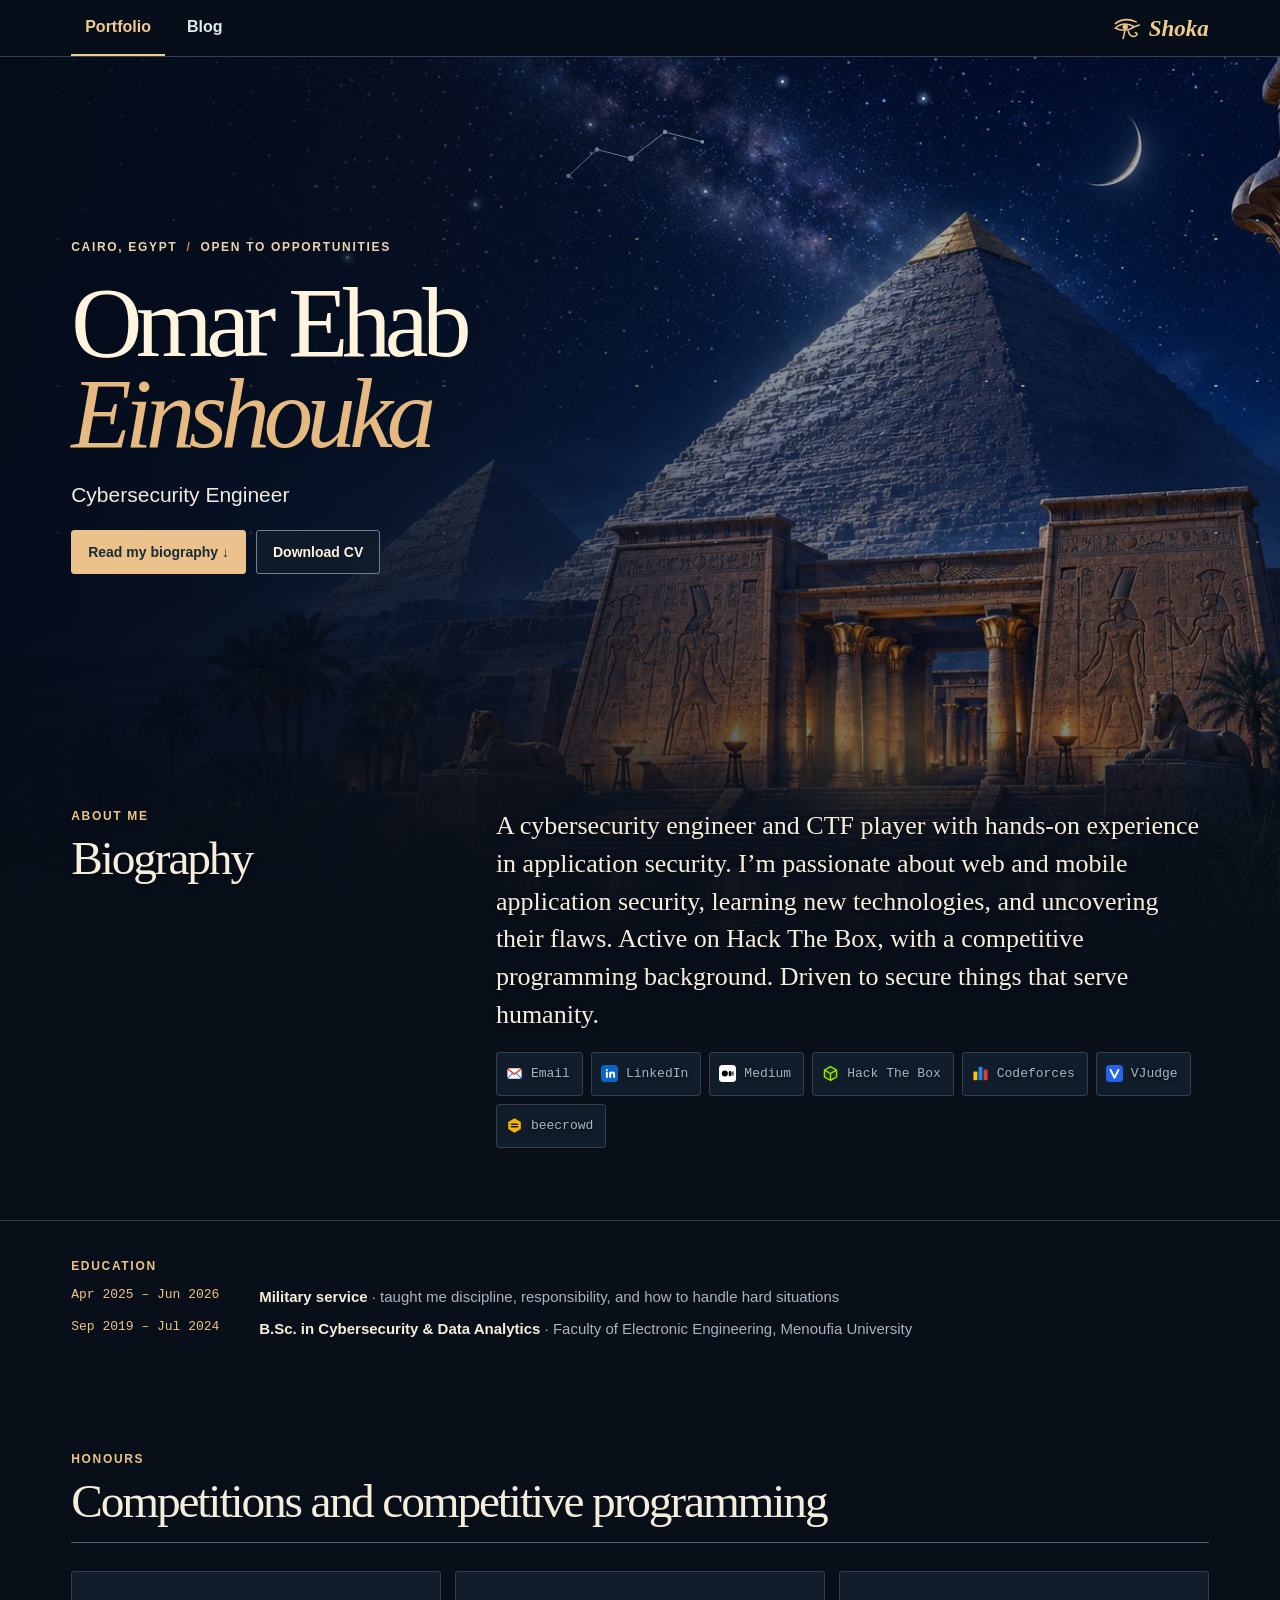
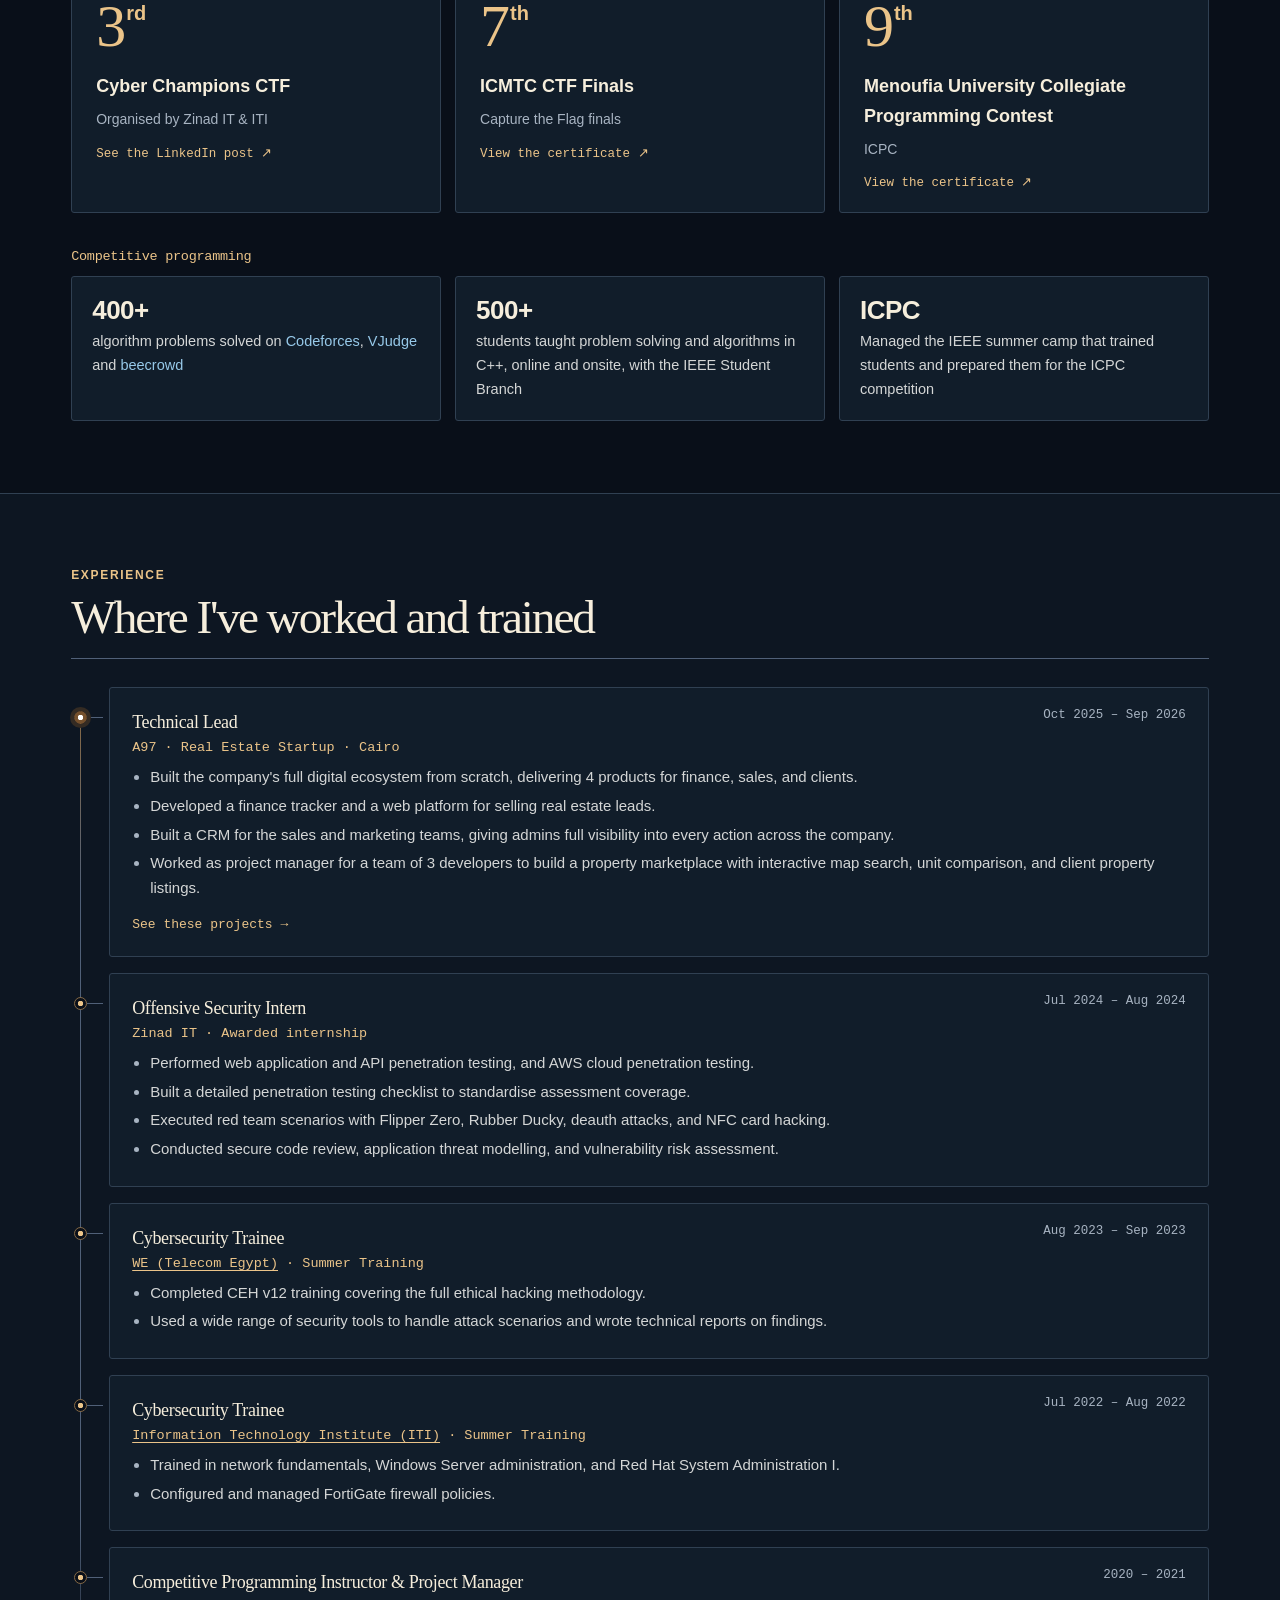
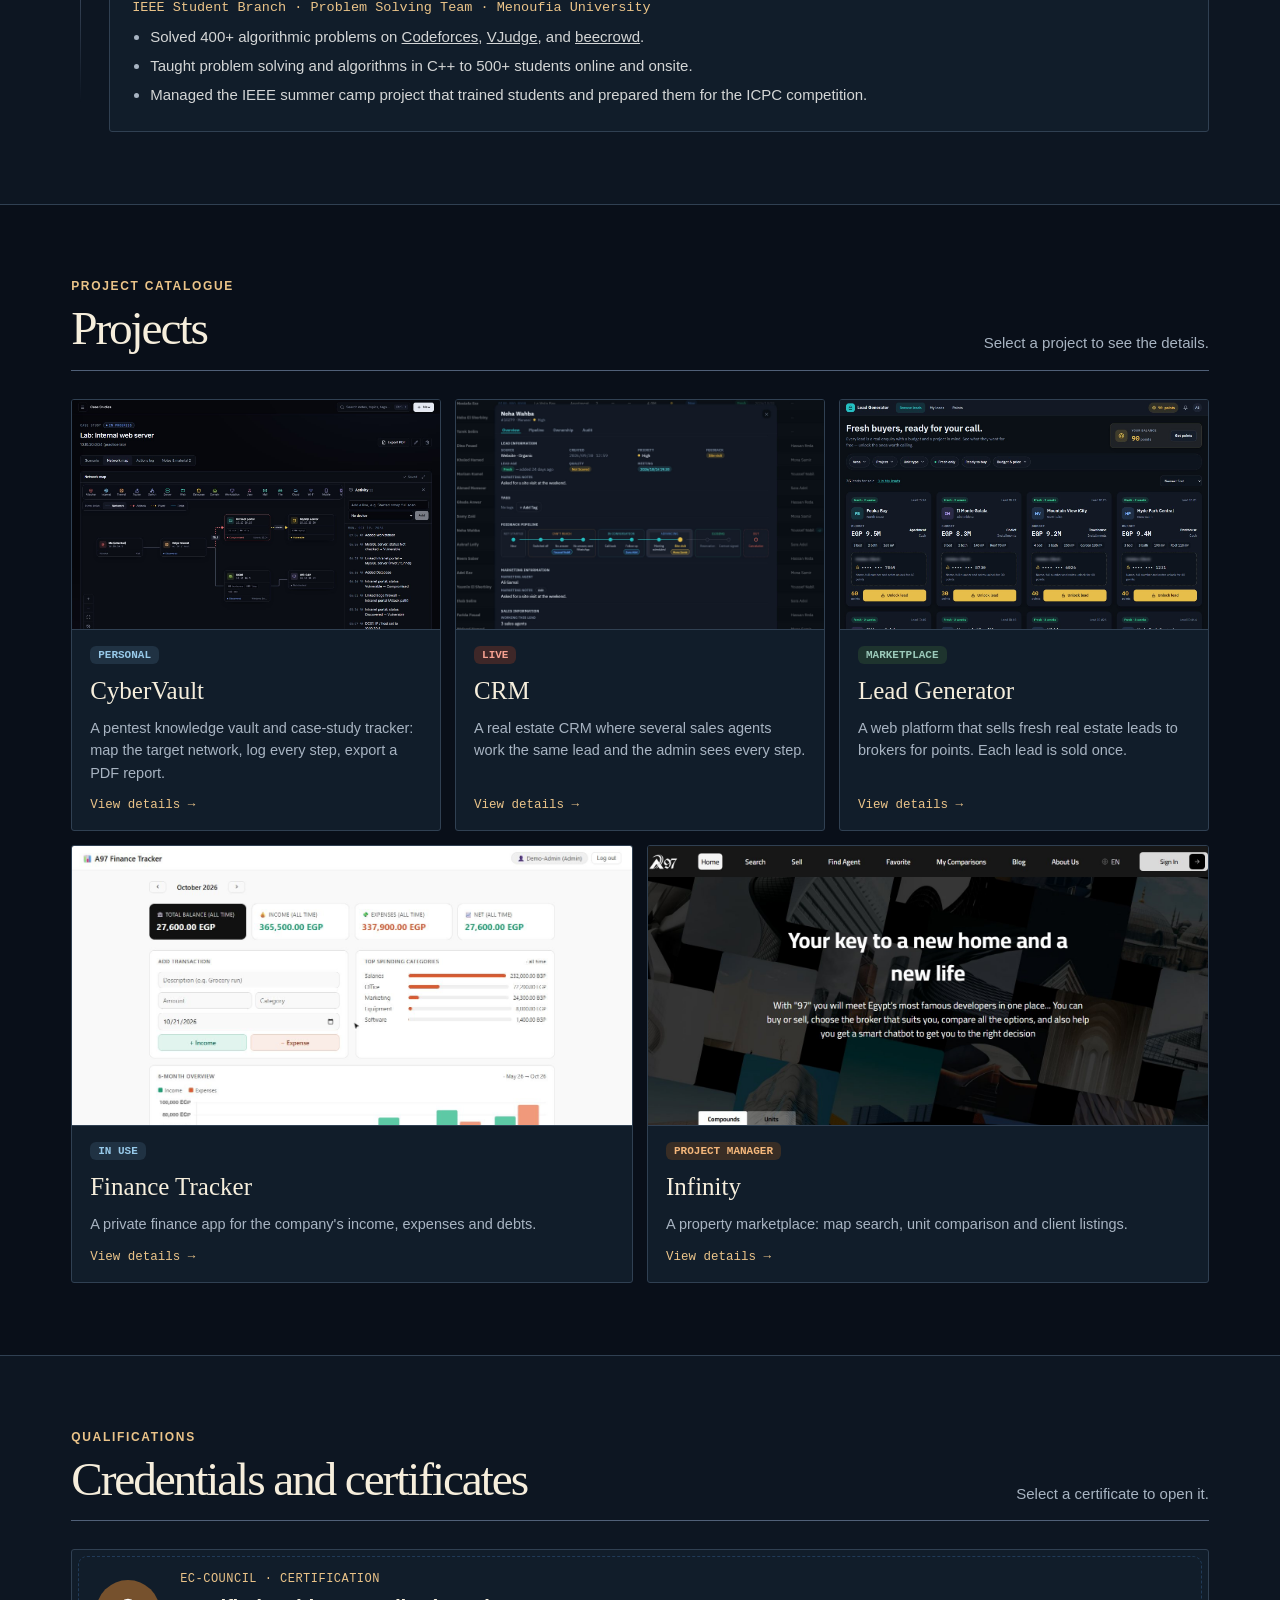
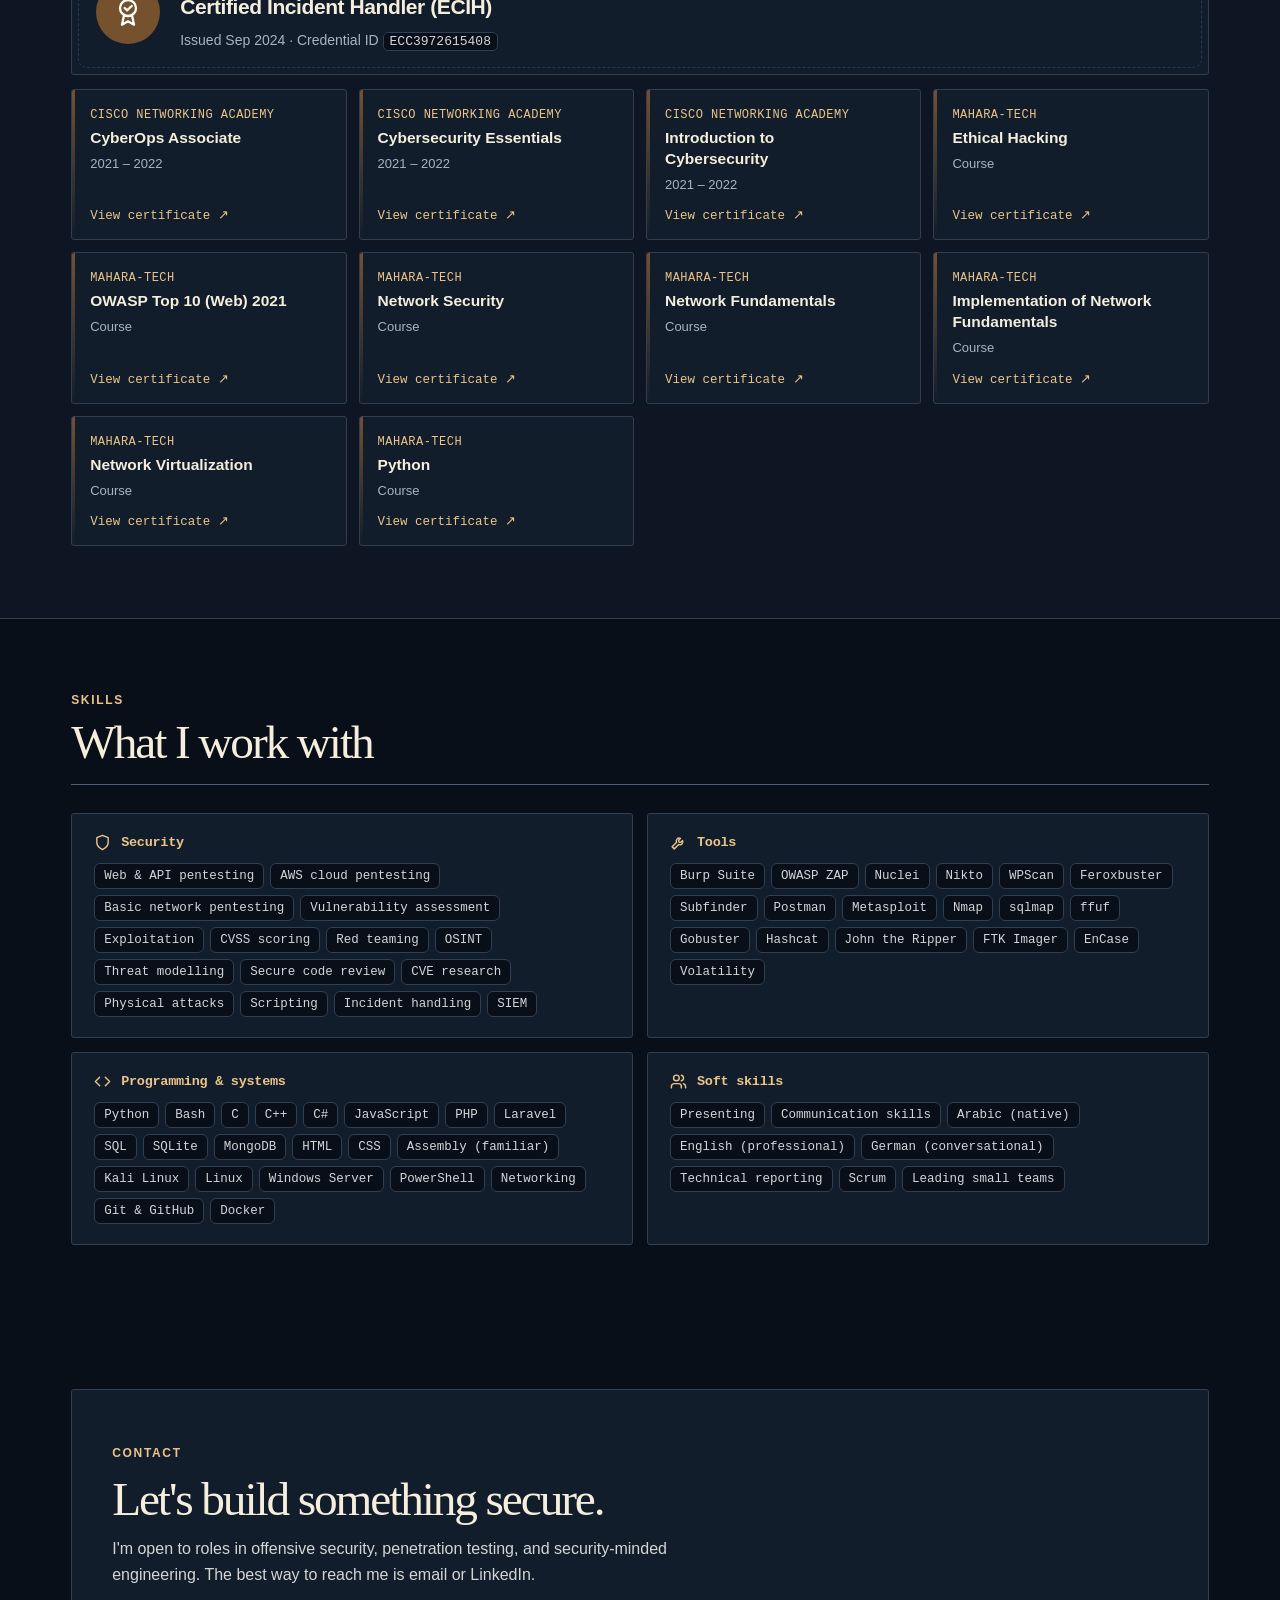
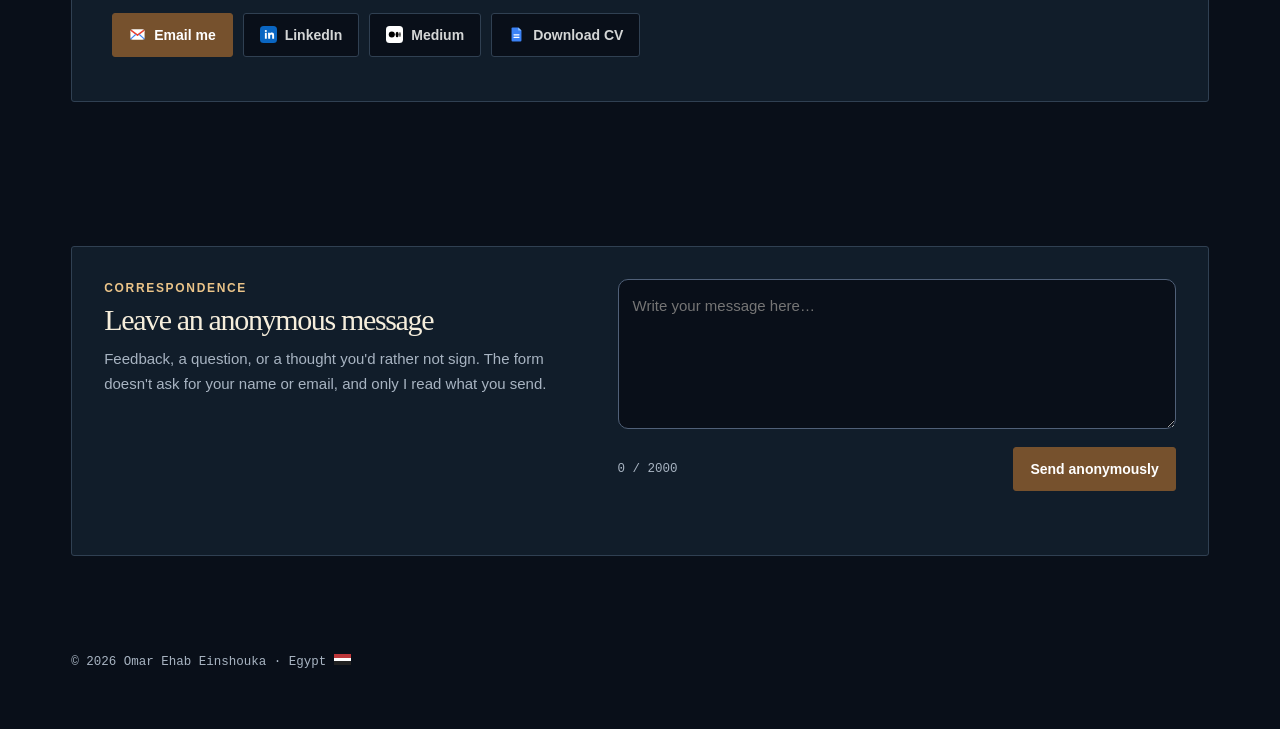
==== commit da096474: "Publish the Egyptian night portfolio and its single-article star journal" ====
--- a/index.html
+++ b/index.html
@@ -4,9 +4,9 @@
 <meta charset="utf-8">
 <meta name="viewport" content="width=device-width, initial-scale=1">
 <title>Omar Einshouka · Portfolio</title>
-<meta name="description" content="Omar Ehab Einshouka, cybersecurity engineer and technical lead. Offensive security, CTFs, and the full digital ecosystem of a real estate startup.">
+<meta name="description" content="Omar Ehab Einshouka, cybersecurity engineer and CTF player focused on web and mobile application security.">
 <meta property="og:title" content="Omar Ehab Einshouka · Cybersecurity Engineer">
-<meta property="og:description" content="Cybersecurity engineer, CTF player and technical lead. Offensive security and the full digital ecosystem of a real estate startup.">
+<meta property="og:description" content="Omar Ehab Einshouka, cybersecurity engineer and CTF player focused on web and mobile application security.">
 <meta property="og:type" content="website">
 <meta property="og:url" content="https://omarehab2001.github.io/">
 <meta property="og:image" content="https://omarehab2001.github.io/assets/og-landing.jpg">
@@ -15,67 +15,63 @@
 <meta property="og:image:alt" content="The landing page of Omar Ehab Einshouka's portfolio">
 <meta name="twitter:card" content="summary_large_image">
 <meta name="twitter:image" content="https://omarehab2001.github.io/assets/og-landing.jpg">
-<meta name="theme-color" content="#020202">
-<link rel="icon" href="data:image/svg+xml,%3Csvg xmlns='http://www.w3.org/2000/svg' viewBox='0 0 64 64'%3E%3Crect width='64' height='64' rx='14' fill='%23020202'/%3E%3Cg fill='none' stroke='%23D9B544' stroke-width='4' stroke-linecap='round' stroke-linejoin='round'%3E%3Cpath d='M9 19Q30 7 56 19'/%3E%3Cpath d='M9 31Q30 16 52 29Q30 42 9 31z'/%3E%3Cpath d='M52 29l8-2'/%3E%3Cpath d='M27 40l-2 16'/%3E%3Cpath d='M36 39q5 15 18 10'/%3E%3C/g%3E%3Ccircle cx='30' cy='29.5' r='6' fill='%23D9B544'/%3E%3C/svg%3E">
-<link rel="preconnect" href="https://fonts.googleapis.com">
-<link rel="preconnect" href="https://fonts.gstatic.com" crossorigin>
-<link href="https://fonts.googleapis.com/css2?family=Inter:wght@400;500;600;700;800&family=JetBrains+Mono:wght@400;500;600;700&family=Cinzel:wght@500;600;700;800&family=Cinzel+Decorative:wght@700&display=swap" rel="stylesheet">
-<link href="https://fonts.googleapis.com/css2?family=Noto+Sans+Egyptian+Hieroglyphs&text=%F0%93%82%80%F0%93%86%A3%F0%93%8B%B9%F0%93%87%BC%F0%93%8F%9E%F0%93%8B%9E%F0%93%8A%BD%F0%93%89%B4%F0%93%86%84%F0%93%8F%9B%F0%93%82%8B%F0%93%85%93%F0%93%87%93%F0%93%8F%8F%F0%93%86%A4%F0%93%8E%9F%F0%93%87%BE%F0%93%8F%99%F0%93%8C%80%F0%93%85%AD%F0%93%87%B3%F0%93%8D%91%F0%93%8B%B4%F0%93%85%83%F0%93%86%97&display=swap" rel="stylesheet">
+<meta name="theme-color" content="#080e19">
+<link rel="icon" href="assets/eye-of-horus.svg">
 <link rel="stylesheet" href="assets/v3.css?v=24">
-<link rel="stylesheet" href="assets/egypt.css?v=8">
+<link rel="stylesheet" href="assets/museum.css">
+<link rel="stylesheet" href="assets/site-nav.css">
 </head>
-<body>
-<canvas id="bgfx" aria-hidden="true"></canvas><div class="bg-glow a" aria-hidden="true"></div><div class="bg-glow b" aria-hidden="true"></div>
-
-<header class="nav">
+<body id="top">
+
+
+<header class="site-header">
+  <nav class="site-nav" aria-label="Main navigation">
+    <a href="#top" aria-current="page">Portfolio</a>
+    <a href="blog/">Blog</a>
+    <span class="shoka-signature"><img src="assets/eye-of-horus.svg" width="28" height="28" alt="">Shoka</span>
+  </nav>
   <div class="progress" id="progress" aria-hidden="true"></div>
-  <div class="wrap">
-    <a class="brand" href="#top" aria-label="Shoka, back to top"><span class="dot">OE</span>Shoka</a>
-    <nav id="menu">
-      <a href="#education">Education</a>
-      <a href="#awards">Awards</a>
-      <a href="#experience">Experience</a>
-      <a href="#projects">Projects</a>
-      <a href="#certs">Certificates</a>
-      <a href="#skills">Skills</a>
-      <a href="#writing">Articles</a>
-      <a href="#contact">Contact</a>
-      <a href="#message">Message</a>
-    </nav>
-    <button class="icon-btn menu-btn" id="menuBtn" aria-label="Open menu"><svg viewBox="0 0 24 24" fill="none" stroke="currentColor" stroke-width="2" stroke-linecap="round"><path d="M4 7h16M4 12h16M4 17h16"/></svg></button>
-  </div>
 </header>
 
-<main id="top">
+<main>
 
 <!-- HERO -->
-<section class="hero">
-  <div class="wrap">
-    <div>
-      <span class="eyebrow"><i></i>Cairo, Egypt <span class="flag-eg" role="img" aria-label="Flag of Egypt"></span> · open to opportunities</span>
-      <p class="whoami"><b>$</b> whoami</p>
-      <h1>Omar Ehab<br><span>Einshouka</span></h1>
-      <p class="role">I'm a <span class="typed" id="typed">Cybersecurity Engineer</span><span class="caret"></span></p>
-      <p class="lede">Cybersecurity engineer working hands-on in application security, and a CTF player obsessed with turning anything into clear diagrams. Passionate about offensive security, breaking systems, learning new technologies, and uncovering their flaws. Active on Hack The Box, with a competitive programming background. Driven to build things that serve humanity.</p>
-      <div class="cta">
-        <a class="btn primary" href="#experience">./see-my-work
-          <svg viewBox="0 0 24 24" fill="none" stroke="currentColor" stroke-width="2" stroke-linecap="round" stroke-linejoin="round"><path d="M5 12h14M13 6l6 6-6 6"/></svg></a>
-        <a class="btn" href="assets/Omar_Einshouka_CV.pdf" download>cv.pdf</a>
-        <a class="btn" href="#contact">./contact</a>
-        <a class="btn" href="#writing">./articles</a>
+<div class="opening">
+  <div class="night-scene">
+    <picture>
+      <source media="(max-width:720px) and (orientation:portrait)" srcset="assets/temple-night-portrait.webp" width="941" height="1672">
+      <img src="assets/temple-night.webp" width="1672" height="941" fetchpriority="high" alt="Moonlit pyramids above a torchlit Egyptian temple on the Nile beneath the Milky Way.">
+    </picture>
+    <div class="star-dust" aria-hidden="true"></div>
+    <div class="temple-glow" aria-hidden="true"></div>
+    <svg class="constellation" viewBox="0 0 140 75" fill="none" aria-hidden="true">
+      <path pathLength="1" d="M5 50 31 26 62 34 93 10 127 19"/>
+      <g fill="currentColor"><circle cx="5" cy="50" r="2"/><circle cx="31" cy="26" r="2"/><circle cx="62" cy="34" r="2.6"/><circle cx="93" cy="10" r="2"/><circle cx="127" cy="19" r="1.7"/></g>
+    </svg>
+    <div class="night-sky" aria-hidden="true"><i></i><i></i><i></i><i></i><i></i><i></i><span></span><span></span></div>
+    <div class="embers" aria-hidden="true"><i></i><i></i><i></i><i></i><i></i></div>
+  </div>
+<section class="hero" aria-label="Introduction">
+  <div class="wrap hero-layout">
+    <div class="identity">
+      <div class="intro-copy">
+      <p class="locator">Cairo, Egypt <span aria-hidden="true">/</span> Open to opportunities</p>
+      <h1>Omar Ehab<br><em>Einshouka</em></h1>
+      <p class="role">Cybersecurity Engineer</p>
+      <div class="cta"><a class="btn primary" href="#bio">Read my biography ↓</a><a class="btn" href="assets/Omar_Einshouka_CV.pdf" download>Download CV</a></div>
       </div>
-      <div class="socials" id="socials"></div>
-    </div>
-    <figure class="legend">
-      <img src="assets/anubis.svg" width="220" height="220" alt="Anubis, the jackal-headed guardian of ancient Egypt">
-    </figure>
-  </div>
-</section>
-
+    </div>
+
+  </div>
+</section>
+<section id="bio" class="biography">
+  <div class="wrap bio-layout"><div><p class="kicker">About me</p><h2>Biography</h2></div><div><p class="lede">A cybersecurity engineer and CTF player with hands-on experience in application security. I’m passionate about web and mobile application security, learning new technologies, and uncovering their flaws. Active on Hack The Box, with a competitive programming background. Driven to secure things that serve humanity.</p><div class="socials" id="socials"></div></div></div>
+</section>
+</div>
 <!-- EDUCATION -->
 <section id="education" class="mini">
   <div class="wrap">
-    <p class="kicker reveal">$ cat education.txt</p>
+    <p class="kicker reveal">Education</p>
     <ul class="edu-list reveal">
       <li><span class="when">Apr 2025 – Jun 2026</span><span><b>Military service</b> · taught me discipline, responsibility, and how to handle hard situations</span></li>
       <li><span class="when">Sep 2019 – Jul 2024</span><span><b>B.Sc. in Cybersecurity &amp; Data Analytics</b> · Faculty of Electronic Engineering, Menoufia University</span></li>
@@ -86,13 +82,13 @@
 <!-- AWARDS + CP -->
 <section id="awards">
   <div class="wrap">
-    <div class="sec-head reveal"><div><p class="kicker">$ cat awards.txt</p><h2>Competitions and competitive programming</h2></div></div>
+    <div class="sec-head reveal"><div><p class="kicker">Honours</p><h2>Competitions and competitive programming</h2></div></div>
     <div class="grid3">
       <a class="award reveal" href="https://www.linkedin.com/posts/omar-ehab-einshouka-82a65b195_cybersecurity-egypt-pentesting-activity-7172757532589985792-3PzE" target="_blank" rel="noopener"><div class="place">3<sup>rd</sup></div><b>Cyber Champions CTF</b><span>Organised by Zinad IT &amp; ITI</span><em class="go">See the LinkedIn post ↗</em></a>
       <a class="award reveal" href="https://drive.google.com/file/d/1sFyQ6HwcITICQIUX1EIGHNoRpF62ttEi/view" target="_blank" rel="noopener"><div class="place">7<sup>th</sup></div><b>ICMTC CTF Finals</b><span>Capture the Flag finals</span><em class="go">View the certificate ↗</em></a>
       <a class="award reveal" href="https://drive.google.com/file/d/1W6qz6h4YaBPFhdfn_B1UsZ8LJWdI_4R6/view" target="_blank" rel="noopener"><div class="place">9<sup>th</sup></div><b>Menoufia University Collegiate Programming Contest</b><span>ICPC</span><em class="go">View the certificate ↗</em></a>
     </div>
-    <h3 class="sub-h reveal">competitive-programming.txt</h3>
+    <h3 class="sub-h reveal">Competitive programming</h3>
     <div class="cp">
       <div class="cp-card reveal"><b class="num">400+</b><span>algorithm problems solved on <a href="https://codeforces.com/profile/Omar_Ehab" target="_blank" rel="noopener">Codeforces</a>, <a href="https://vjudge.net/user/omar_zoo" target="_blank" rel="noopener">VJudge</a> and <a href="https://judge.beecrowd.com/en/profile/412774" target="_blank" rel="noopener">beecrowd</a></span></div>
       <div class="cp-card reveal"><b class="num">500+</b><span>students taught problem solving and algorithms in C++, online and onsite, with the IEEE Student Branch</span></div>
@@ -104,7 +100,7 @@
 <!-- EXPERIENCE -->
 <section id="experience" class="band">
   <div class="wrap">
-    <div class="sec-head reveal"><div><p class="kicker">$ cat experience.log</p><h2>Where I've worked and trained</h2></div></div>
+    <div class="sec-head reveal"><div><p class="kicker">Experience</p><h2>Where I've worked and trained</h2></div></div>
     <div class="tl">
       <div class="tl-item reveal"><div class="tl-card">
         <div class="tl-top"><h3>Technical Lead</h3><span class="when">Oct 2025 – Sep 2026</span></div>
@@ -159,7 +155,7 @@
 <!-- PROJECTS -->
 <section id="projects">
   <div class="wrap">
-    <div class="sec-head reveal"><div><p class="kicker">$ ls ~/projects/</p><h2>Projects</h2></div><p>Select a project to see the details.</p></div>
+    <div class="sec-head reveal"><div><p class="kicker">Project catalogue</p><h2>Projects</h2></div><p>Select a project to see the details.</p></div>
     <p class="swipe-hint" aria-hidden="true">Swipe to see more projects <span>→</span></p>
     <div class="pgrid">
       <button class="pcard reveal" type="button" data-open="pd-cybervault">
@@ -207,7 +203,7 @@
       <a href="assets/crm/architecture.jpg" target="_blank" rel="noopener"><img src="assets/crm/architecture.jpg" alt="The architecture of the CRM: one program on one server with one database file, six checks on every request" loading="lazy"></a>
       <figcaption>One program on one server, talking to one database file. Every request passes six checks, including who you are and what your role may see, before it touches any data.</figcaption>
     </figure>
-    <div class="plinks"><a class="btn primary" href="https://medium.com/@omareinshouka2001" target="_blank" rel="noopener">Read the article on Medium</a></div>
+    <div class="plinks"><a class="btn primary" href="blog/three-sales-agents-one-client.html">Read the article</a></div>
   </div>
 </dialog>
 
@@ -325,7 +321,7 @@
 <!-- CERTIFICATES -->
 <section id="certs" class="band">
   <div class="wrap">
-    <div class="sec-head reveal"><div><p class="kicker">$ ls certificates/</p><h2>Credentials and certificates</h2></div><p>Select a certificate to open it.</p></div>
+    <div class="sec-head reveal"><div><p class="kicker">Qualifications</p><h2>Credentials and certificates</h2></div><p>Select a certificate to open it.</p></div>
     <div class="cert-main reveal">
       <span class="seal" aria-hidden="true"><svg viewBox="0 0 24 24" fill="none" stroke="currentColor" stroke-width="1.7" stroke-linecap="round" stroke-linejoin="round"><circle cx="12" cy="9" r="6"/><path d="m9 14.5-1.5 7L12 19l4.5 2.5-1.5-7"/><path d="m9.5 9 1.8 1.8L14.8 7.5"/></svg></span>
       <div>
@@ -352,7 +348,7 @@
 <!-- SKILLS -->
 <section id="skills">
   <div class="wrap">
-    <div class="sec-head reveal"><div><p class="kicker">$ cat skills.txt</p><h2>What I work with</h2></div></div>
+    <div class="sec-head reveal"><div><p class="kicker">Skills</p><h2>What I work with</h2></div></div>
     <div class="skills">
       <div class="skill reveal"><h3><svg viewBox="0 0 24 24" fill="none" stroke="currentColor" stroke-width="2" stroke-linecap="round" stroke-linejoin="round"><path d="M12 22s8-4 8-10V5l-8-3-8 3v7c0 6 8 10 8 10z"/></svg>Security</h3>
         <div class="chips"><span>Web &amp; API pentesting</span><span>AWS cloud pentesting</span><span>Basic network pentesting</span><span>Vulnerability assessment</span><span>Exploitation</span><span>CVSS scoring</span><span>Red teaming</span><span>OSINT</span><span>Threat modelling</span><span>Secure code review</span><span>CVE research</span><span>Physical attacks</span><span>Scripting</span><span>Incident handling</span><span>SIEM</span></div></div>
@@ -366,24 +362,11 @@
   </div>
 </section>
 
-<!-- WRITING -->
-<section id="writing" class="band">
-  <div class="wrap">
-    <div class="sec-head reveal"><div><p class="kicker">$ ls articles/</p><h2>Articles</h2></div><p><a href="https://medium.com/@omareinshouka2001" target="_blank" rel="noopener">Click here</a> to see more write-ups and articles on Medium.</p></div>
-    <div class="agrid">
-      <a class="acard reveal" href="https://medium.com/@omareinshouka2001" target="_blank" rel="noopener">
-        <span class="aimg"><img src="assets/01b-the-pipeline-feedback.jpg" alt="The CRM's eleven-step pipeline feedback" loading="lazy"></span>
-        <span class="abody"><span class="tagx info">MEDIUM · CRM</span><b>Three Sales Agents, One Client</b><span class="adesc">How a real estate CRM lets a whole sales team work the same lead, and why the admin's view of it matters most.</span><span class="go">Read on Medium ↗</span></span>
-      </a>
-    </div>
-  </div>
-</section>
-
 <!-- CONTACT -->
 <section id="contact">
   <div class="wrap">
     <div class="contact reveal">
-      <p class="kicker">$ ./contact.sh</p>
+      <p class="kicker">Contact</p>
       <h2>Let's build something secure.</h2>
       <p>I'm open to roles in offensive security, penetration testing, and security-minded engineering. The best way to reach me is email or LinkedIn.</p>
       <div class="cta" id="contactLinks"></div>
@@ -396,7 +379,7 @@
   <div class="wrap">
     <div class="msg reveal">
       <div class="msg-intro">
-        <p class="kicker">$ echo "…" | anon</p>
+        <p class="kicker">Correspondence</p>
         <h2>Leave an anonymous message</h2>
         <p>Feedback, a question, or a thought you'd rather not sign. The form doesn't ask for your name or email, and only I read what you send.</p>
       </div>
@@ -406,7 +389,7 @@
         <input type="checkbox" name="botcheck" class="hp" tabindex="-1" autocomplete="off" aria-hidden="true">
         <div class="msg-row">
           <span class="count" id="anonCount">0 / 2000</span>
-          <button class="btn primary" type="submit" id="anonSend">./send-anonymously</button>
+          <button class="btn primary" type="submit" id="anonSend">Send anonymously</button>
         </div>
         <p class="msg-status" id="anonStatus" role="status" aria-live="polite"></p>
       </form>
@@ -486,25 +469,14 @@
 
 document.getElementById('yr').textContent = new Date().getFullYear();
 
-/* typed role */
-const roles = ['Cybersecurity Engineer','Penetration Tester','CTF Player'];
-const t = document.getElementById('typed');
-if (!matchMedia('(prefers-reduced-motion: reduce)').matches) {
-  let r = 0, c = roles[0].length, del = true;
-  setTimeout(function tick(){
-    const w = roles[r];
-    if (del) { c--; if (c === 0) { del = false; r = (r+1) % roles.length; } }
-    else { c++; if (c === roles[r].length) { del = true; t.textContent = roles[r]; return setTimeout(tick, 2200); } }
-    t.textContent = roles[r].slice(0, c);
-    setTimeout(tick, del ? 35 : 70);
-  }, 2400);
-}
-
-/* mobile menu */
-const menu = document.getElementById('menu');
-document.getElementById('menuBtn').onclick = () => menu.classList.toggle('open');
-menu.querySelectorAll('a').forEach(x => x.onclick = () => menu.classList.remove('open'));
-
+const hero = document.querySelector('.opening');
+const reducedMotion = matchMedia('(prefers-reduced-motion: reduce)');
+hero.addEventListener('pointermove', event => {
+  if (event.pointerType !== 'mouse' || reducedMotion.matches) return;
+  const bounds = hero.getBoundingClientRect();
+  hero.style.setProperty('--pan', ((event.clientX - bounds.left) / bounds.width - .5) * 20 + 'px');
+});
+hero.addEventListener('pointerleave', () => hero.style.removeProperty('--pan'));
 /* reveal on scroll */
 
 
@@ -515,18 +487,16 @@
   document.querySelectorAll('.reveal').forEach(el => { if (el.getBoundingClientRect().top > innerHeight) { el.classList.add('pre'); io2.observe(el); } });
 }
 
-/* scroll progress, back to top, and the current section in the menu */
+/* scroll progress and back to top */
 const prog = document.getElementById('progress'), toTop = document.getElementById('totop');
-const links = [...document.querySelectorAll('#menu a')];
-const secs = links.map(l => document.querySelector(l.getAttribute('href'))).filter(Boolean);
 let ticking = false;
 const onScroll = () => {
+  if (!reducedMotion.matches && scrollY <= hero.offsetHeight) {
+    hero.style.setProperty('--rise', Math.min(14, scrollY * .08) + 'px');
+  }
   const h = document.documentElement.scrollHeight - innerHeight;
   prog.style.setProperty('--p', h > 0 ? Math.min(scrollY / h, 1) : 0);
   toTop.classList.toggle('show', scrollY > innerHeight * .9);
-  let cur = null;
-  secs.forEach(sec => { if (sec.getBoundingClientRect().top < innerHeight * .35) cur = sec.id; });
-  links.forEach(l => l.classList.toggle('on', l.getAttribute('href') === '#' + cur));
   ticking = false;
 };
 addEventListener('scroll', () => { if (!ticking) { ticking = true; requestAnimationFrame(onScroll); } }, {passive:true});
@@ -570,91 +540,6 @@
   d.addEventListener('click', e => { if (e.target === d) d.close(); });
   d.addEventListener('close', () => { document.body.style.overflow = ''; });
 });
-
-/* background network: drifting nodes, linked when close, reaching toward the pointer */
-(() => {
-  const cv = document.getElementById('bgfx'); if (!cv || !cv.getContext) return;
-  const ctx = cv.getContext('2d');
-  const still = matchMedia('(prefers-reduced-motion: reduce)').matches;
-  let W = 0, H = 0, dpr = 1, nodes = [], raf = 0;
-  const mouse = { x: -9999, y: -9999 };
-  const LINK = 148;
-  const packets = [];
-  /* colours and node shape come from the theme (assets/egypt.css) */
-  const FX = {};
-  function readFx() {
-    const s = getComputedStyle(document.documentElement), v = (k, d) => (s.getPropertyValue(k) || '').trim() || d;
-    FX.c = v('--fx-rgb', '88,166,255'); FX.h = v('--fx-hi-rgb', '121,184,255'); FX.p = v('--fx-pk-rgb', '160,205,255');
-    FX.star = v('--fx-star', '0') === '1'; FX.a = parseFloat(v('--fx-alpha', '1')) || 1;
-  }
-  readFx();
-  function size() {
-    dpr = Math.min(window.devicePixelRatio || 1, 2);
-    W = innerWidth; H = innerHeight;
-    cv.width = W * dpr; cv.height = H * dpr;
-    ctx.setTransform(dpr, 0, 0, dpr, 0, 0);
-    const n = Math.min(92, Math.round(W * H / 18000));
-    nodes = Array.from({ length: n }, () => ({
-      x: Math.random() * W, y: Math.random() * H,
-      vx: (Math.random() - .5) * .32, vy: (Math.random() - .5) * .32,
-      r: Math.random() * 1.5 + .65, ph: Math.random() * 6.28
-    }));
-  }
-  function draw() {
-    ctx.clearRect(0, 0, W, H);
-    for (const p of nodes) {
-      if (!still) {
-        p.x += p.vx; p.y += p.vy;
-        if (p.x < -20) p.x = W + 20; if (p.x > W + 20) p.x = -20;
-        if (p.y < -20) p.y = H + 20; if (p.y > H + 20) p.y = -20;
-      }
-    }
-    for (let i = 0; i < nodes.length; i++) {
-      const a = nodes[i];
-      for (let j = i + 1; j < nodes.length; j++) {
-        const b = nodes[j], dx = a.x - b.x, dy = a.y - b.y, d = Math.hypot(dx, dy);
-        if (d < LINK) {
-          ctx.strokeStyle = `rgba(${FX.c},${(1 - d / LINK) * .2 * FX.a})`;
-          if (!still && Math.random() < .0002 && packets.length < 5) packets.push({ a, b, t: 0 });
-          ctx.lineWidth = 1; ctx.beginPath(); ctx.moveTo(a.x, a.y); ctx.lineTo(b.x, b.y); ctx.stroke();
-        }
-      }
-      const md = Math.hypot(a.x - mouse.x, a.y - mouse.y);
-      if (md < 190) {
-        ctx.strokeStyle = `rgba(${FX.h},${(1 - md / 190) * .4 * FX.a})`;
-        ctx.beginPath(); ctx.moveTo(a.x, a.y); ctx.lineTo(mouse.x, mouse.y); ctx.stroke();
-      }
-      a.ph += .03; const glow = .5 + Math.sin(a.ph) * .12;
-      ctx.fillStyle = `rgba(${FX.h},${glow * FX.a})`;
-      ctx.beginPath();
-      if (FX.star) {
-        const R = a.r * 2.7, r2 = R * .4;
-        for (let k = 0; k < 10; k++) { const rr = k % 2 ? r2 : R, an = -Math.PI / 2 + k * Math.PI / 5; ctx.lineTo(a.x + Math.cos(an) * rr, a.y + Math.sin(an) * rr); }
-        ctx.closePath();
-      } else ctx.arc(a.x, a.y, a.r, 0, Math.PI * 2);
-      ctx.fill();
-    }
-    for (let i = packets.length - 1; i >= 0; i--) {
-      const k = packets[i]; k.t += .02;
-      if (k.t >= 1 || Math.hypot(k.a.x - k.b.x, k.a.y - k.b.y) > LINK) { packets.splice(i, 1); continue; }
-      const x = k.a.x + (k.b.x - k.a.x) * k.t, y = k.a.y + (k.b.y - k.a.y) * k.t;
-      ctx.fillStyle = `rgba(${FX.p},.7)`;
-      ctx.shadowColor = `rgba(${FX.c},.6)`; ctx.shadowBlur = 5;
-      ctx.beginPath(); ctx.arc(x, y, 1.7, 0, Math.PI * 2); ctx.fill();
-      ctx.shadowBlur = 0;
-    }
-    if (!still) raf = requestAnimationFrame(draw);
-  }
-  size(); draw();
-  addEventListener('resize', () => { cancelAnimationFrame(raf); size(); draw(); });
-  addEventListener('pointermove', e => { mouse.x = e.clientX; mouse.y = e.clientY; if (still) draw(); }, { passive: true });
-  addEventListener('pointerleave', () => { mouse.x = mouse.y = -9999; });
-  document.addEventListener('visibilitychange', () => {
-    if (still) return;
-    if (document.hidden) cancelAnimationFrame(raf); else raf = requestAnimationFrame(draw);
-  });
-})();
-
 
 /* anonymous message: sent through Web3Forms to Omar's inbox; no name or email is asked for */
 (() => {
@@ -689,6 +574,6 @@
 document.querySelectorAll('.project .media img, .article img').forEach(img => img.onclick = () => { lb.querySelector('img').src = img.src; lb.classList.add('open'); });
 lb.onclick = () => lb.classList.remove('open');
 </script>
-<script data-goatcounter="https://shouka.goatcounter.com/count" async src="//gc.zgo.at/count.js"></script>
+
 </body>
 </html>
--- a/assets/museum.css
+++ b/assets/museum.css
@@ -0,0 +1,132 @@
+:root {
+  color-scheme: dark;
+  --bg: #090f19; --surface: #111d2a; --surface-2: #1b2a39;
+  --line: #304052; --line-2: #506078;
+  --ink: #f6eedc; --ink-2: #d4d6d6; --muted: #a8b4c2;
+  --accent: #ebc489; --fill: #76512d; --fill-hover: #885c31;
+  --accent-soft: #342b23; --accent-line: #866945; --blue: #97c9e9;
+  --red: #f6a191; --red-soft: #3e2728; --orange: #f4b77b; --orange-soft: #382d25;
+  --purple: #ccb9e2; --green: #9bcaba; --radius: 3px;
+  --sans: "Segoe UI", Arial, sans-serif; --mono: Consolas, monospace;
+  --display: "Baskerville", "Palatino Linotype", Georgia, serif;
+}
+body { background: var(--bg); }
+.wrap { max-width: 1240px; padding-inline: clamp(20px, 4vw, 60px); }
+.pd-x { width: 44px; height: 44px; }
+.opening { position: relative; isolation: isolate; display: grid; grid-template-columns: minmax(0,1fr); grid-template-rows: auto 1fr 1fr; background: var(--bg); }
+.hero { position: relative; grid-area: 1 / 1 / 2 / 2; padding: 0; color: #f4ebd8; }
+.hero .hero-layout { position: relative; display: flex; flex-direction: column; align-items: flex-start; justify-content: center; min-height: clamp(535px,53vw,760px); padding-block: 60px 40px; }
+.night-scene { position: absolute; grid-area: 1 / 1 / 3 / 2; z-index: -1; inset: 0; overflow: hidden; pointer-events: none; }
+.night-scene picture, .night-scene img { width: 100%; height: 100%; display: block; }
+.night-scene img { object-fit: cover; object-position: center 54%; }
+.night-scene picture { opacity: .68; transform: translate(var(--pan,0px),var(--rise,0px)) scale(1.06); transition: transform .35s ease-out; }
+.constellation { position: absolute; left: 44%; top: 7%; width: clamp(85px,12vw,190px); color: #dceafc; opacity: .8; }
+.constellation path { stroke: currentColor; stroke-width: .85; stroke-dasharray: 1; animation: trace-stars 6s ease-in-out infinite; }
+.temple-glow { position: absolute; inset: 0; pointer-events: none; background: radial-gradient(ellipse 8% 11% at 68% 76%,#ffc56970,transparent), radial-gradient(ellipse 16% 2% at 66% 91%,#ffba594f,transparent); animation: lamplight 3.6s ease-in-out infinite alternate; }
+.identity { display: flex; flex-direction: column; align-items: flex-start; text-align: left; width: min(100%, 520px); gap: 17px; animation: enter-hero .9s cubic-bezier(.2,.7,.25,1) both; }
+.identity .cta { justify-content: flex-start; }
+@media (min-width:721px) { .hero .identity { max-width: 51%; } }
+.star-dust {
+  position: absolute; inset: -5% 0 28%; opacity: .65; pointer-events: none;
+  background-image: radial-gradient(ellipse at 30% 55%, #ffe3ae 0 1.1px, transparent 2.5px),
+    radial-gradient(ellipse at 64% 30%, #c2dbff 0 1px, transparent 2px);
+  background-size: 193px 147px, 271px 161px;
+  mask-image: linear-gradient(transparent, black 25%, black 65%, transparent);
+  animation: dust-drift 9s linear infinite alternate;
+}
+@keyframes dust-drift { from { transform: translate(-12px, 16px); opacity: .3; } to { transform: translate(32px, -18px); opacity: .85; } }
+.embers { position: absolute; left: 55%; width: 27%; bottom: 19%; height: 18%; pointer-events: none; }
+.embers i { position: absolute; left: 45%; bottom: 0; width: 3px; height: 3px; opacity: 0; border-radius: 50%; background: #ffd496; box-shadow: 0 0 7px 2px #ff983e; animation: ember-rise 3.6s ease-out infinite; }
+.embers i:nth-child(2) { left: 14%; animation-delay: -.6s; }
+.embers i:nth-child(3) { left: 67%; animation-delay: -1.7s; }
+.embers i:nth-child(4) { left: 79%; animation-delay: -2.8s; }
+.embers i:nth-child(5) { left: 29%; animation-delay: -2.2s; }
+@keyframes ember-rise { 0% { opacity: 0; transform: translate(0,0); } 18% { opacity: .95; } 65% { opacity: .65; transform: translate(10px,-38px); } 100% { opacity: 0; transform: translate(4px,-68px); } }
+@keyframes trace-stars {
+  0%, 100% { stroke-dashoffset: 1; opacity: 0; }
+  12% { opacity: .8; }
+  42%, 70% { stroke-dashoffset: 0; opacity: .8; }
+  87% { stroke-dashoffset: 0; opacity: 0; }
+}
+@keyframes lamplight { 0%, 70% { opacity: .22; } 30%, 100% { opacity: .84; } }
+@keyframes enter-hero { from { opacity: 0; transform: translateY(14px); } to { opacity: 1; transform: none; } }
+.night-scene::after { content: ""; position: absolute; inset: 0; background: linear-gradient(90deg,#050b16e0 0%,#080e1aa8 33%,#0b14252e 60%,transparent 78%),linear-gradient(0deg,#090f19ab,transparent 48%); }
+.night-sky { position: absolute; inset: 0 0 auto; height: 36%; overflow: hidden; pointer-events: none; }
+.night-sky i { position: absolute; left: 46%; top: 20%; width: 3px; height: 3px; border-radius: 100%; background: #eaf4ff; box-shadow: 0 0 6px 2px #9fc8ff; animation: starlight 4.4s ease-in-out infinite alternate; }
+.night-sky i:nth-child(2) { left: 27%; top: 60%; animation-delay: -2s; }
+.night-sky i:nth-child(3) { left: 55%; top: 40%; animation-delay: -.8s; }
+.night-sky i:nth-child(4) { left: 72%; top: 12%; animation-delay: -3s; }
+.night-sky i:nth-child(5) { left: 37%; top: 44%; animation-delay: -1.3s; }
+.night-sky i:nth-child(6) { left: 61%; top: 7%; animation-delay: -2.4s; }
+.night-sky span { position: absolute; left: 11%; top: 11%; width: clamp(54px,9vw,128px); height: 2px; opacity: 0; background: linear-gradient(90deg,transparent,#92c5fd 80%,#fff); filter: drop-shadow(0 0 3px #c9e5ff); animation: meteor 3.8s -.4s linear infinite; }
+.night-sky span:last-child { left: 43%; top: 6%; animation-delay: -2.3s; }
+@keyframes starlight { from { opacity: .12; transform: scale(.65); } to { opacity: .95; transform: scale(1.15); } }
+@keyframes meteor { 0% { opacity: 0; transform: translate(0,0) rotate(16deg); } 4%,14% { opacity: 1; } 23%,100% { opacity: 0; transform: translate(min(28vw,380px),min(8vw,108px)) rotate(16deg); } }
+.locator, .kicker, .sec-head .kicker, .contact .kicker, section.mini .kicker, .msg-intro .kicker {
+  font: 600 12px/1.5 var(--sans); text-transform: uppercase; letter-spacing: .14em;
+}
+.locator { color: #ead5ae; margin: 0 0 22px; }
+.locator span { color: #bd8756; padding-inline: 4px; }
+h1 { font: 400 clamp(52px, 7.7vw, 105px)/.92 var(--display); letter-spacing: -.065em; color: #fff4de; }
+h1 em { font-weight: 400; color: #e5b97f; }
+.role { font: 400 clamp(16px, 1.65vw, 21px)/1.45 var(--sans); color: #f1ebdd; margin: 20px 0; }
+.btn, .socials a, .tagx { border-radius: 3px; }
+.btn { font: 600 14px var(--sans); }
+.hero .btn { background: #101b2be6; color: #fff1de; border-color: #71808b; }
+.hero .btn.primary { background: #ebc18c; border-color: #ebc18c; color: #172e34; }
+.biography { grid-area: 2 / 1 / 4 / 2; border-bottom: 1px solid var(--line); background: linear-gradient(to bottom,transparent 0%,#090f19bf 20%,var(--bg) 50%); }
+.biography .bio-layout { text-shadow: 0 1px 5px #060b12; }
+.bio-layout { display: grid; grid-template-columns: 1fr 2fr; gap: 6%; }
+.biography .lede { font: 400 clamp(19px, 2.1vw, 26px)/1.45 var(--display); color: var(--ink); margin: 0; }
+.biography .socials { margin-top: 18px; }
+.socials a { min-height: 44px; }
+section.band { background: #0d1622; }
+h2, .tl-top h3, .pmeta b { font-family: var(--display); font-weight: 500; }
+h2 { font-size: clamp(28px, 3.7vw, 48px); letter-spacing: -.045em; }
+.pmeta b { font-size: 25px; }
+.sec-head { padding-bottom: 14px; border-bottom: 1px solid var(--line-2); }
+.sec-head .kicker, .kicker { margin-bottom: 6px; }
+.sub-h::before { content: none; }
+.award, .award:first-child, .acard.more, .cert-main { background: var(--surface); border-color: var(--line); }
+.award .place, .award:first-child .place { color: var(--accent); font: 500 60px/1 var(--display); text-shadow: none; }
+.award::before, .award::after, .ctile::after { display: none; }
+.award:hover { box-shadow: 0 9px 20px -16px #635137; }
+.seal { background: var(--fill); box-shadow: none; }
+.acard.more .mlogo { color: var(--ink); }
+.tl-card, .pcard, .award, .ctile, .acard, .contact, .msg, dialog.pd { border-radius: 3px; }
+.tagx.info { color: var(--blue); background: #203243; }
+.tagx.high { color: var(--orange); background: var(--orange-soft); }
+.tagx.crit { color: var(--red); background: var(--red-soft); }
+.tagx.ok { color: var(--green); background: #1e342e; }
+.flag-eg { display: inline-block; width: 17px; height: 11px; background: linear-gradient(#bd373a 33%,white 33% 67%,#222 67%); }
+.reveal.pre { transform: translateY(24px); }
+@media(max-width:720px) {
+  .night-scene img { object-position: center 45%; }
+  .constellation { left: 12%; top: 9%; }
+  .temple-glow { background: radial-gradient(ellipse 11% 13% at 67% 49%,#ffc56970,transparent),radial-gradient(ellipse 19% 2% at 66% 56%,#ffba594f,transparent); }
+  .night-scene::after { background: linear-gradient(180deg,transparent 7%,#071121aa 49%,#090f19a6 100%); }
+  .hero .hero-layout { align-items: flex-start; justify-content: flex-end; min-height: clamp(540px, 150vw, 690px); padding-block: 100px 40px; }
+  .identity { gap: 0; width: 100%; }
+  .embers { left: 36%; width: 34%; bottom: 49%; }
+  .locator { margin-bottom: 14px; font-size: 11px; }
+  h1 { font-size: clamp(46px, 13vw, 75px); }
+  .role { margin: 12px 0 16px; }
+  .bio-layout { grid-template-columns: 1fr; gap: 14px; }
+  .biography { padding-block: 32px; }
+  .cert-grid { grid-template-columns: minmax(0,1fr); }
+}
+@media(max-width:720px) and (orientation:portrait) {
+  .night-scene picture {
+    height: min(177.7vw,860px); opacity: .82;
+    transform: translateY(calc(-8% + var(--rise,0px)));
+    mask-image: linear-gradient(black 80%,transparent);
+  }
+  .night-scene img { object-position: center; }
+}
+@media(prefers-reduced-motion:reduce) {
+  .night-sky i, .night-sky span, .constellation path, .temple-glow, .identity, .star-dust, .embers i { animation: none; }
+  .night-scene picture { transform: none; transition: none; }
+  .night-sky i { opacity: .45; }
+  .reveal, .reveal.pre { transition: none; }
+  .reveal.pre { transform: none; }
+}
--- a/assets/site-nav.css
+++ b/assets/site-nav.css
@@ -0,0 +1,26 @@
+.site-header {
+  position: sticky; top: 0; z-index: 30;
+  background: #080e19f5; border-bottom: 1px solid #334052;
+}
+.site-nav {
+  width: min(100%, 1240px); box-sizing: border-box; margin: auto;
+  padding-inline: clamp(16px,4vw,60px); display: flex; align-items: stretch; gap: 8px;
+}
+.site-nav a {
+  display: inline-flex; align-items: center; justify-content: center; gap: 8px;
+  min-height: 56px; padding-inline: 14px; box-sizing: border-box;
+  color: #e4e9ec; font: 600 16px/1.3 "Segoe UI", Arial, sans-serif;
+  text-decoration: none; border-bottom: 2px solid transparent;
+}
+.site-nav a[aria-current] { color: #f0cb90; border-bottom-color: currentColor; }
+.site-nav a:hover { background: #172332; color: #ffdda5; }
+.site-nav a:focus-visible { outline: 2px solid #edc68b; outline-offset: -4px; }
+.shoka-signature {
+  margin-inline-start: auto;
+  display: inline-flex; align-items: center; gap: 8px;
+  color: #f0cb90; font: italic 600 23px/1 Georgia, serif;
+}
+@media (max-width:380px) {
+  .site-nav { padding-inline: 10px; gap: 4px; }
+  .site-nav a { padding-inline: 9px; }
+}
